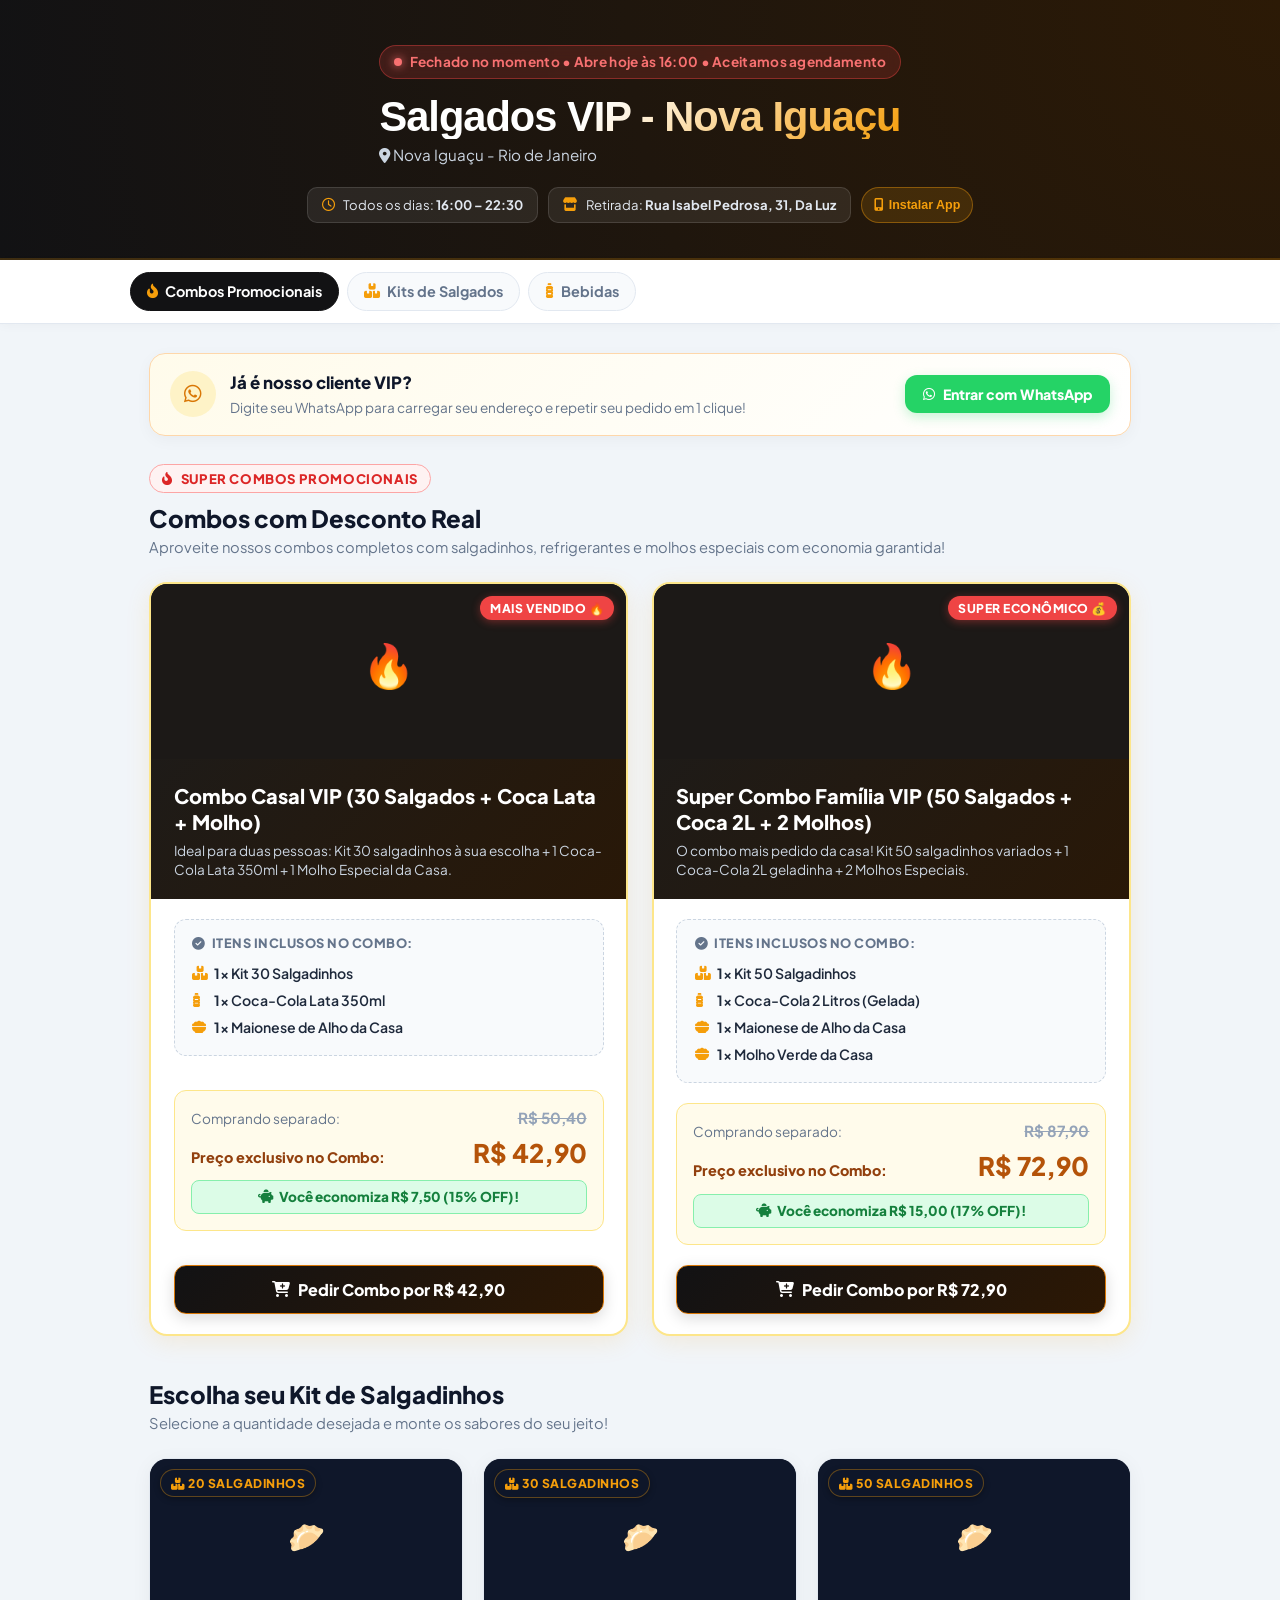
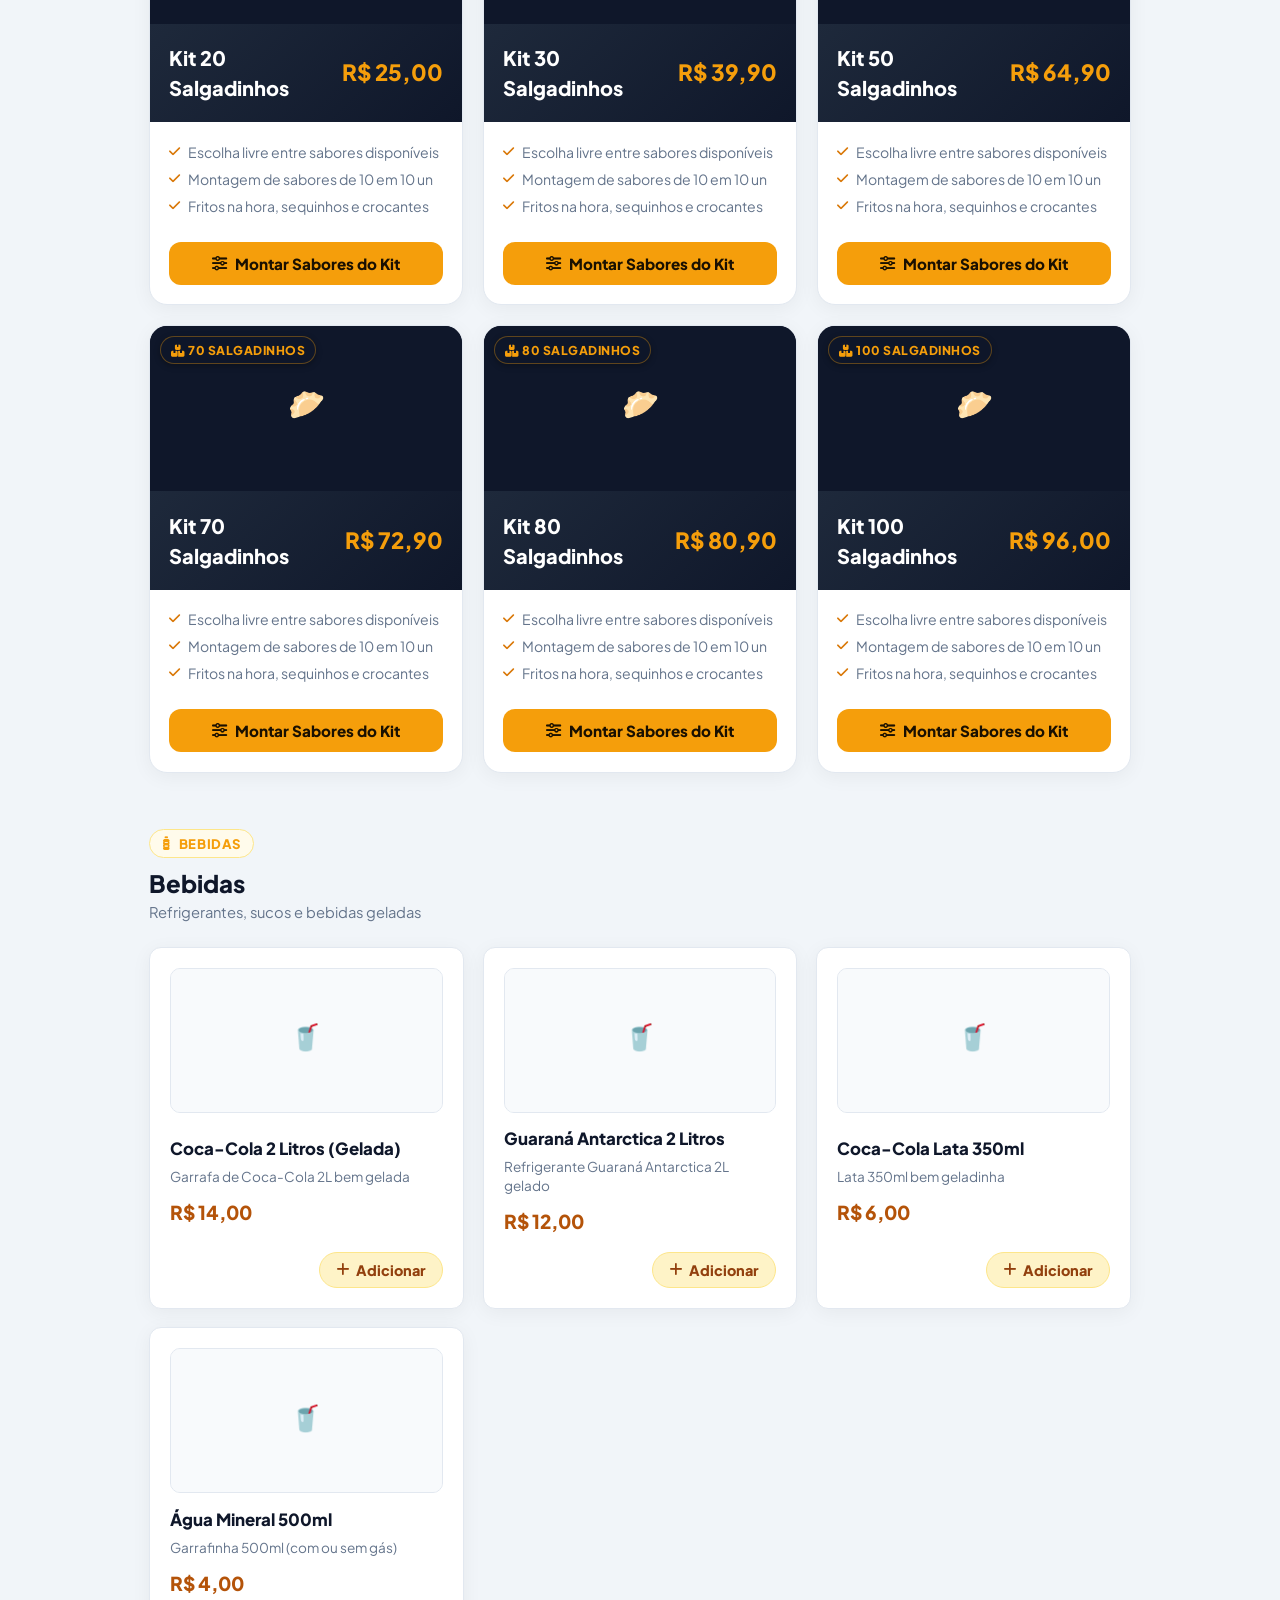
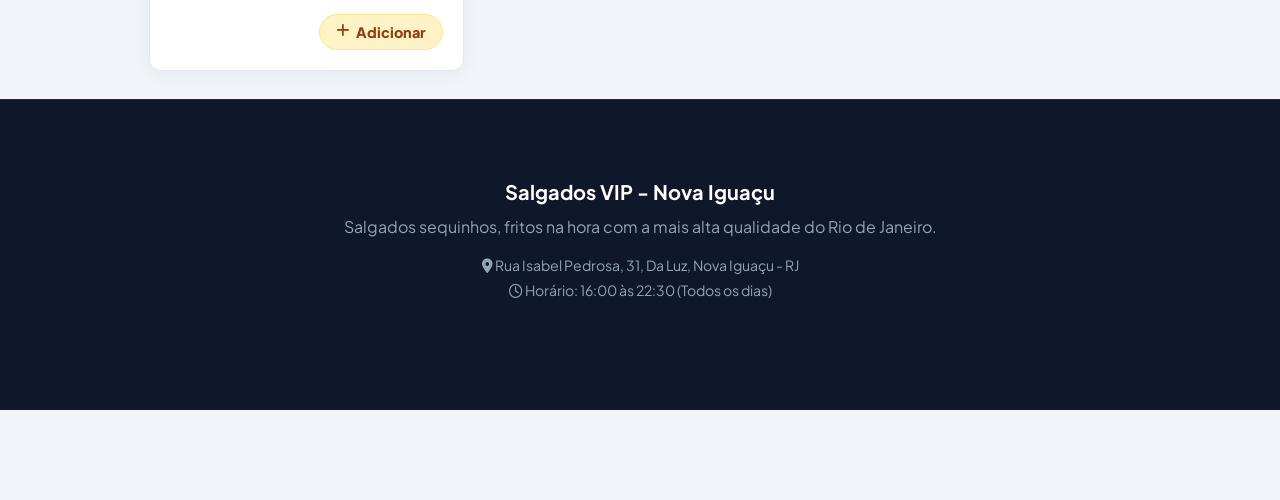
==== index.html @ ef77c6f7 "v61.0 (Bkp 61): Edicao rapida de preco direto na listagem de itens da categoria com sincronizacao em" ====
<!DOCTYPE html>
<html lang="pt-BR">
<head>
  <meta charset="UTF-8">
  <meta name="viewport" content="width=device-width, initial-scale=1.0, maximum-scale=5.0">
  <title>Salgados VIP - Nova Iguaçu | Cardápio & Delivery</title>

  <!-- PWA & Mobile Web App Meta Tags -->
  <meta name="theme-color" content="#d97706">
  <meta name="apple-mobile-web-app-capable" content="yes">
  <meta name="apple-mobile-web-app-status-bar-style" content="black-translucent">
  <meta name="apple-mobile-web-app-title" content="Salgados VIP">
  <meta name="description" content="Cardápio digital e delivery de salgados fritos artesanais, kits para festas e bebidas em Nova Iguaçu - RJ">
  <link rel="manifest" href="manifest-cliente.json">
  <link rel="apple-touch-icon" href="apple-touch-icon.png">
  <link rel="icon" type="image/png" sizes="192x192" href="icon-192.png">
  <link rel="icon" type="image/png" sizes="512x512" href="icon-512.png">
  <link rel="shortcut icon" href="favicon.png">

  <link rel="preconnect" href="https://fonts.googleapis.com">
  <link rel="preconnect" href="https://fonts.gstatic.com" crossorigin>
  <link href="https://fonts.googleapis.com/css2?family=Plus+Jakarta+Sans:wght@400;500;600;700;800&family=Cabinet+Grotesk:wght@700;800;900&display=swap" rel="stylesheet">
  <link rel="stylesheet" href="style.css?v=61.0">
  <link rel="stylesheet" href="pwa.css?v=61.0">
  <link rel="stylesheet" href="vip-marketing.css?v=61.0">
  <link rel="stylesheet" href="https://cdnjs.cloudflare.com/ajax/libs/font-awesome/6.5.1/css/all.min.css">
</head>
<body>

  <!-- Top Hero Header -->
  <header class="vip-header">
    <div class="vip-header-overlay"></div>
    <div class="header-container">
      <div id="store-status-badge" class="status-badge checking">
        <span class="status-pulse"></span>
        <span id="store-status-text">Verificando horário...</span>
      </div>
      
      <div class="store-branding-header">
        <div id="store-logo-wrapper" class="store-logo-wrapper" style="display: none;">
          <img id="store-logo-img" src="" alt="Logo do Estabelecimento" class="store-logo-img">
        </div>
        <div class="store-branding-text">
          <h1 class="vip-brand-name" id="display-store-name">Salgados VIP</h1>
          <p class="vip-brand-location" id="display-store-location"><i class="fa-solid fa-location-dot"></i> Nova Iguaçu - Rio de Janeiro</p>
        </div>
      </div>
      
      <div class="store-info-cards">
        <div class="info-pill">
          <i class="fa-regular fa-clock"></i>
          <span>Todos os dias: <strong>16:00 – 22:30</strong></span>
        </div>
        <div class="info-pill">
          <i class="fa-solid fa-store"></i>
          <span>Retirada: <strong>Rua Isabel Pedrosa, 31, Da Luz</strong></span>
        </div>
        <button type="button" id="header-pwa-install-btn" class="pwa-header-install-btn" onclick="triggerInstallPrompt()" title="Instalar aplicativo Salgados VIP na tela inicial">
          <i class="fa-solid fa-mobile-screen-button"></i> <span>Instalar App</span>
        </button>
      </div>
    </div>
  </header>
 
  <!-- Barra de Navegação Rápida de Categorias -->
  <nav class="category-nav-bar" id="category-nav-bar">
    <div class="category-nav-inner">
      <div class="category-nav-container" id="category-nav-container">
        <a href="#section-kits" class="category-nav-pill active"><i class="fa-solid fa-boxes-stacked"></i> Kits de Salgados</a>
        <!-- Outras categorias ativas inseridas via JS -->
      </div>
      <button type="button" class="nav-sticky-cart-btn" id="nav-sticky-cart-btn" onclick="openCheckoutDrawer()" style="display: none;" title="Voltar para a sacola e concluir o pedido">
        <i class="fa-solid fa-basket-shopping"></i>
        <span>Concluir Pedido (<strong id="nav-cart-count">0</strong>)</span>
        <span class="nav-cart-price-tag" id="nav-cart-total">R$ 0,00</span>
      </button>
    </div>
  </nav>

  <!-- Main Content: Identificação do Cliente, Último Pedido, Combos, Kits & Categorias -->
  <main class="container">
    <!-- BARRA DE SAUDAÇÃO & LOGIN FÁCIL DO CLIENTE (MEMÓRIA INTELIGENTE) -->
    <section class="customer-welcome-section" id="customer-welcome-section">
      <!-- Inserido dinamicamente via JS -->
    </section>

    <!-- CARD DO ÚLTIMO PEDIDO (RECOMPRA COM 1 CLIQUE) -->
    <section class="customer-last-order-section" id="customer-last-order-section" style="display: none;">
      <!-- Inserido dinamicamente via JS se houver histórico -->
    </section>

    <!-- Seção de Combos Promocionais com Desconto Real -->
    <section id="section-combos" class="section-combos" style="margin-bottom: 2.5rem;">
      <div class="section-intro">
        <span class="category-badge-heading promo"><i class="fa-solid fa-fire-flame-curved"></i> Super Combos Promocionais</span>
        <h2>Combos com Desconto Real</h2>
        <p>Aproveite nossos combos completos com salgadinhos, refrigerantes e molhos especiais com economia garantida!</p>
      </div>
      <div class="combos-grid" id="combos-grid">
        <!-- Renderizado dinamicamente via JS -->
      </div>
    </section>

    <section id="section-kits">
      <div class="section-intro">
        <h2>Escolha seu Kit de Salgadinhos</h2>
        <p>Selecione a quantidade desejada e monte os sabores do seu jeito!</p>
      </div>
      <div class="kits-grid" id="kits-grid">
        <!-- Renderizado dinamicamente via JS -->
      </div>
    </section>

    <!-- Container Dinâmico de Categorias Adicionais (Bebidas, Sobremesas, etc.) -->
    <div id="custom-categories-container">
      <!-- Renderizado dinamicamente via JS -->
    </div>
  </main>

  <!-- MODAL DE PERSONALIZAÇÃO DO KIT (DISTRIBUIÇÃO DE SABORES) -->
  <div class="modal-backdrop" id="customizer-backdrop"></div>
  <aside class="customizer-modal" id="customizer-modal">
    <div class="modal-top">
      <div>
        <span class="customizer-pre-title">Montando seu</span>
        <h2 id="modal-kit-name">Kit de Salgados</h2>
        <div class="modal-kit-base-price" id="modal-kit-base-price">R$ 0,00</div>
      </div>
      <button class="btn-close-customizer" id="btn-close-customizer" aria-label="Fechar">
        <i class="fa-solid fa-xmark"></i>
      </button>
    </div>

    <!-- Barra de Progresso e Validação -->
    <div class="progress-container" id="progress-container">
      <div class="progress-info-row">
        <span class="progress-status-label" id="progress-text">Selecionados: 0 de 0</span>
        <span class="progress-remaining-badge" id="remaining-text">Restam: 0</span>
      </div>
      <div class="progress-bar-track">
        <div class="progress-bar-fill" id="progress-fill" style="width: 0%"></div>
      </div>
      <div class="alert-limit-msg" id="alert-limit-msg" style="display: none;"></div>
    </div>

    <!-- Conteúdo Roolável do Modal -->
    <div class="modal-scroll-area">
      <!-- 1. Distribuição de Sabores -->
      <div class="customizer-step-header">
        <span class="step-num">Passo 1</span>
        <h3>Distribua os Sabores do seu Kit</h3>
      </div>

      <!-- Barra de Busca Rápida e Filtros de Sabores -->
      <div class="flavor-search-filter-bar">
        <div class="flavor-search-input-wrapper">
          <i class="fa-solid fa-magnifying-glass search-icon"></i>
          <input type="text" id="flavor-search-input" placeholder="Buscar sabor (ex: coxinha, queijo, camarão...)" oninput="filterFlavorsList(this.value)">
          <button type="button" id="btn-clear-flavor-search" class="btn-clear-search" onclick="clearFlavorSearch()" style="display: none;" title="Limpar busca">
            <i class="fa-solid fa-circle-xmark"></i>
          </button>
        </div>
        <div class="flavor-filter-tags">
          <button type="button" class="flavor-filter-tag active" data-filter="all" onclick="setFlavorCategoryFilter('all')">Todos</button>
          <button type="button" class="flavor-filter-tag" data-filter="selected" onclick="setFlavorCategoryFilter('selected')">Selecionados (<span id="count-selected-flavors">0</span>)</button>
          <button type="button" class="flavor-filter-tag" data-filter="tradicionais" onclick="setFlavorCategoryFilter('tradicionais')">Tradicionais</button>
          <button type="button" class="flavor-filter-tag" data-filter="especiais" onclick="setFlavorCategoryFilter('especiais')">Especiais (+)</button>
        </div>
      </div>

      <div class="flavors-container" id="flavors-list-container">
        <!-- Inserido dinamicamente via JS com dados do catálogo -->
      </div>

      <!-- 2. Sugestão Estratégica de Molhos Especiais (Aumento de Ticket Médio) -->
      <div class="sauces-upsell-module" id="sauces-upsell-module">
        <div class="upsell-banner-head">
          <span class="upsell-pill"><i class="fa-solid fa-sparkles"></i> Sugestão do Chef • Aumente sua experiência</span>
          <h4>Que tal adicionar molhos especiais ao seu kit?</h4>
          <p>Mergulhe seus salgadinhos fritos na hora nos melhores molhos e maioneses da casa!</p>
        </div>
        <div class="sauces-upsell-grid" id="sauces-suggestion-grid">
          <!-- Renderizado dinamicamente com botões de adicionar -->
        </div>
      </div>
    </div>

    <!-- Rodapé do Modal com Resumo de Adicionais e Ação -->
    <div class="modal-bottom">
      <div class="customizer-repeat-selector" id="customizer-repeat-selector">
        <div class="repeat-selector-label">
          <i class="fa-solid fa-clone"></i>
          <span>Repetir esta escolha (Multiplicar Kit):</span>
        </div>
        <div class="repeat-selector-pills" id="customizer-repeat-pills">
          <button type="button" class="repeat-pill active" data-mult="1" onclick="setCustomizerRepeatMultiplier(1)">1x</button>
          <button type="button" class="repeat-pill" data-mult="2" onclick="setCustomizerRepeatMultiplier(2)">2x</button>
          <button type="button" class="repeat-pill" data-mult="3" onclick="setCustomizerRepeatMultiplier(3)">3x</button>
          <button type="button" class="repeat-pill" data-mult="4" onclick="setCustomizerRepeatMultiplier(4)">4x</button>
          <button type="button" class="repeat-pill" data-mult="5" onclick="setCustomizerRepeatMultiplier(5)">5x</button>
        </div>
      </div>
      <div class="customizer-totals">
        <div class="customizer-extra-row" id="customizer-extra-row" style="display: none;">
          <span>Adicionais especiais:</span>
          <span id="customizer-extra-value">+ R$ 0,00</span>
        </div>
        <div class="customizer-total-row">
          <span id="customizer-total-label">Total deste Kit:</span>
          <strong id="customizer-total-price">R$ 0,00</strong>
        </div>
      </div>
      <button class="btn-confirm-kit disabled" id="btn-confirm-kit" disabled>
        <span id="btn-confirm-text">Complete os salgadinhos para continuar</span>
        <i class="fa-solid fa-arrow-right"></i>
      </button>
    </div>
  </aside>

  <!-- BARRA FLUTUANTE DE RESUMO DO PEDIDO (CARD DA SACOLA) -->
  <div class="floating-cart-bar" id="floating-cart-bar" style="display: none;" onclick="openCheckoutDrawer()">
    <div class="cart-bar-left">
      <div class="cart-badge-bubble" id="bar-items-count">0</div>
      <div>
        <div class="cart-bar-sub"><i class="fa-solid fa-circle-check" style="color: #fde047;"></i> Seu Carrinho está Ativo</div>
        <div class="cart-bar-price" id="bar-items-total">R$ 0,00</div>
      </div>
    </div>
    <button type="button" class="btn-open-cart-drawer" id="btn-open-cart-drawer">
      Concluir Pedido <i class="fa-solid fa-arrow-right"></i>
    </button>
  </div>

  <!-- GAVETA LATERAL DO CARRINHO (CHECKOUT) -->
  <div class="modal-backdrop" id="checkout-backdrop"></div>
  <aside class="checkout-drawer" id="checkout-drawer">
    <div class="drawer-header">
      <div class="drawer-header-left">
        <div id="drawer-logo-wrapper" class="drawer-logo-wrapper" style="display: none;">
          <img id="drawer-logo-img" src="" alt="Logo" class="drawer-logo-img">
        </div>
        <div>
          <h2><i class="fa-solid fa-receipt"></i> Seu Pedido</h2>
          <span class="drawer-store-sub" id="drawer-store-name">Salgados VIP</span>
        </div>
      </div>
      <button class="btn-close-drawer" id="btn-close-drawer"><i class="fa-solid fa-xmark"></i></button>
    </div>

    <div class="drawer-body">
      <!-- Lista de Itens Adicionados -->
      <div class="order-items-container" id="order-items-container">
        <!-- Renderizado dinamicamente -->
      </div>

      <!-- Recomendação Inteligente no Carrinho (Order Bump IA - Módulo Isolado) -->
      <div id="vip-smart-cart-upsell" style="display: none;"></div>

      <!-- Caixa de Cupom de Desconto VIP (Módulo Isolado) -->
      <div id="vip-checkout-coupon-box" style="display: none;"></div>

      <!-- Formulário de Finalização -->
      <form class="checkout-form" id="checkout-form" onsubmit="return false;">
        <h3 class="form-section-title"><i class="fa-solid fa-user-check"></i> Dados para o Pedido</h3>
        
        <div class="form-group">
          <label for="cust-name">Seu Nome Completo *</label>
          <input type="text" id="cust-name" placeholder="Ex: Rodrigo Silva" required>
        </div>

        <div class="form-group">
          <label for="cust-phone">WhatsApp para Acompanhamento *</label>
          <input type="tel" id="cust-phone" placeholder="Ex: (21) 98765-4321" maxlength="15" oninput="maskPhoneInput(this)" required>
        </div>

        <div class="form-group">
          <label>Opção de Pedido *</label>
          <div class="segmented-control">
            <label class="seg-item">
              <input type="radio" name="order-fulfillment" value="Entrega" checked>
              <span><i class="fa-solid fa-motorcycle"></i> Entrega</span>
            </label>
            <label class="seg-item">
              <input type="radio" name="order-fulfillment" value="Retirada">
              <span><i class="fa-solid fa-store"></i> Retirada no Local</span>
            </label>
          </div>
        </div>

        <!-- Endereço se for entrega: CEP (busca na web), Rua, Número, Bairro, Município, Complemento -->
        <div class="delivery-address-container" id="delivery-address-group">
          <!-- Campo CEP (Preenchimento Automático na Web) -->
          <div class="cep-search-container">
            <div class="form-group" style="margin-bottom: 0;">
              <div class="cep-label-row">
                <label for="cust-cep"><i class="fa-solid fa-map-location-dot"></i> CEP (Preenchimento Automático)</label>
                <span class="cep-auto-badge"><i class="fa-solid fa-bolt"></i> Busca na web</span>
              </div>
              <div class="cep-input-group">
                <input type="text" id="cust-cep" placeholder="00000-000" maxlength="9" inputmode="numeric" autocomplete="postal-code" oninput="onCepInput(this)" onblur="onCepBlur(this)">
                <button type="button" class="btn-cep-search" id="btn-search-cep" onclick="searchAddressByCep()" title="Buscar endereço na web pelo CEP">
                  <i class="fa-solid fa-magnifying-glass"></i> <span id="btn-search-cep-text">Buscar CEP</span>
                </button>
              </div>
              <div id="cep-feedback-status" class="cep-feedback-status" style="display: none;"></div>
            </div>
          </div>

          <!-- 1. Endereço (Rua) e 2. Número -->
          <div class="address-inputs-grid">
            <div class="form-group grid-item-street">
              <label for="cust-street"><i class="fa-solid fa-road"></i> 1. Endereço (Rua / Logradouro) *</label>
              <input type="text" id="cust-street" placeholder="Ex: Rua Getúlio Vargas" oninput="onCustomerAddressFieldChange()" onchange="onCustomerAddressFieldChange()" required>
            </div>
            <div class="form-group grid-item-number">
              <label for="cust-number"><i class="fa-solid fa-hashtag"></i> 2. Número da Residência *</label>
              <input type="text" id="cust-number" placeholder="Ex: 277" oninput="onCustomerAddressFieldChange()" onchange="onCustomerAddressFieldChange()" required>
            </div>
          </div>

          <!-- 3. Bairro e 4. Município -->
          <div class="address-inputs-grid">
            <div class="form-group grid-item-bairro">
              <label for="cust-neighborhood-input"><i class="fa-solid fa-map-pin"></i> 3. Bairro (Cálculo Automático) *</label>
              <input type="text" id="cust-neighborhood-input" placeholder="Digite seu bairro..." autocomplete="off" oninput="onCustomerNeighborhoodTyping(this.value)" onchange="onCustomerNeighborhoodTyping(this.value)" required>
            </div>
            <div class="form-group grid-item-city">
              <label for="cust-city"><i class="fa-solid fa-city"></i> 4. Município *</label>
              <input type="text" id="cust-city" value="Nova Iguaçu" placeholder="Nova Iguaçu" required>
            </div>
          </div>

          <!-- 5. Complemento -->
          <div class="form-group" style="margin-top: 4px;">
            <label for="cust-complement"><i class="fa-solid fa-building"></i> 5. Complemento / Ponto de Referência</label>
            <input type="text" id="cust-complement" placeholder="Ex: Apto 201, Bloco B, portão preto">
          </div>

          <!-- Card de feedback com cálculo dinâmico da taxa de entrega ao digitar o número da residência -->
          <div class="delivery-fee-badge-card waiting-number" id="delivery-calc-card">
            <div class="fee-card-left">
              <div class="fee-card-icon" id="delivery-fee-icon"><i class="fa-solid fa-motorcycle"></i></div>
              <div>
                <div class="fee-card-title" id="delivery-distance-title">Taxa de Entrega</div>
                <div class="fee-card-sub" id="delivery-eta-text">Digite o CEP e o número da residência para calcular</div>
              </div>
            </div>
            <div class="fee-card-right">
              <span class="fee-label">Valor do Frete</span>
              <strong class="fee-amount" id="delivery-fee-badge-amount">Informe o Nº</strong>
            </div>
          </div>
          <div id="delivery-warning-badge" class="distance-limit-warning" style="display: none; margin-top: 6px;"></div>
        </div>

        <!-- Alerta de Retirada -->
        <div class="pickup-alert-box" id="pickup-info-box" style="display: none;">
          <i class="fa-solid fa-location-dot"></i>
          <div>
            <strong>Ponto de Retirada:</strong>
            <p>Rua Isabel Pedrosa, 31, Da Luz, Nova Iguaçu - RJ</p>
          </div>
        </div>

        <!-- Opção de Agendamento vs Pedido Imediato -->
        <div class="form-group" id="timing-control-form-group">
          <label>Previsão do Pedido *</label>
          <div class="segmented-control" id="timing-segmented-control">
            <label class="seg-item" id="seg-item-imediato">
              <input type="radio" name="order-timing-type" id="timing-type-imediato" value="imediato" checked onchange="toggleSchedulingSection(false)">
              <span><i class="fa-solid fa-bolt"></i> Pedir para Agora</span>
            </label>
            <label class="seg-item" id="seg-item-agendado">
              <input type="radio" name="order-timing-type" id="timing-type-agendado" value="agendado" onchange="toggleSchedulingSection(true)">
              <span><i class="fa-solid fa-calendar-days"></i> Agendar Pedido</span>
            </label>
          </div>
          <!-- Alerta Automático: Fora do Horário de Atendimento Imediato -->
          <div id="store-closed-scheduling-alert" class="store-closed-scheduling-banner" style="display: none;">
            <i class="fa-solid fa-clock"></i>
            <div>
              <strong>Fora do horário de atendimento imediato</strong>
              <p id="store-closed-scheduling-alert-text">Nossa cozinha está fechada no momento para entrega imediata. Direcionamos seu pedido automaticamente para <strong>Agendamento</strong>!</p>
            </div>
          </div>
        </div>

        <!-- Bloco de Campos de Agendamento -->
        <div class="scheduling-container-card" id="scheduling-fields-group" style="display: none;">
          <div class="scheduling-card-head">
            <div class="sched-icon-box"><i class="fa-solid fa-calendar-check"></i></div>
            <div>
              <strong>Agendamento de Pedido</strong>
              <p>Escolha a data e o horário desejado para receber seus salgados.</p>
            </div>
          </div>

          <div class="form-row">
            <div class="form-group" style="flex: 1.2; margin-bottom: 0;">
              <label for="sched-date"><i class="fa-regular fa-calendar"></i> Data Desejada *</label>
              <input type="date" id="sched-date" onchange="onScheduleDateChange()">
            </div>
            <div class="form-group" style="flex: 1; margin-bottom: 0;">
              <label for="sched-time"><i class="fa-regular fa-clock"></i> Horário Desejado *</label>
              <input type="time" id="sched-time">
            </div>
          </div>

          <div id="sched-feedback-msg" class="sched-feedback-banner">
            <!-- Texto dinâmico com horário de funcionamento do dia ou alerta -->
          </div>
        </div>

        <div class="form-group">
          <label for="cust-payment">Forma de Pagamento *</label>
          <select id="cust-payment">
            <option value="Pix" selected>Pix (QR Code Instantâneo & Copia e Cola)</option>
            <option value="Cartão de Crédito/Débito">Cartão de Crédito/Débito (Máquina)</option>
            <option value="Dinheiro">Dinheiro</option>
          </select>
        </div>

        <!-- CARD DE PAGAMENTO DINÂMICO VIA PIX (QR CODE & COPIA E COLA) -->
        <div class="pix-checkout-box" id="pix-checkout-container">
          <div class="pix-checkout-head">
            <div class="pix-brand-tag">
              <i class="fa-brands fa-pix"></i> Pagamento Instantâneo via PIX
            </div>
            <span class="pix-live-badge"><i class="fa-solid fa-bolt"></i> Dinâmico</span>
          </div>

          <div class="pix-amount-row">
            <span class="pix-amount-label">Total do seu Pedido no Pix:</span>
            <strong class="pix-amount-val" id="pix-display-total">R$ 0,00</strong>
          </div>

          <div class="pix-qr-wrapper">
            <div class="pix-qr-frame">
              <img id="pix-qr-img" src="" alt="QR Code PIX do Pedido" class="pix-qr-img">
            </div>
            <div class="pix-qr-caption">
              Aponte a câmera no app do seu banco ou utilize o <strong>Copia e Cola</strong> abaixo
            </div>
          </div>

          <div class="pix-copy-section">
            <div class="pix-copy-label-row">
              <label for="pix-copy-paste-input"><i class="fa-solid fa-barcode"></i> Código Pix Copia e Cola:</label>
            </div>
            <div class="pix-input-copy-group">
              <input type="text" id="pix-copy-paste-input" readonly value="" placeholder="Gerando código Pix..." onclick="this.select()">
              <button type="button" class="btn-copy-pix" id="btn-copy-pix" onclick="copyPixCodeToClipboard()">
                <i class="fa-solid fa-copy"></i> <span id="btn-copy-pix-text">Copiar Código</span>
              </button>
            </div>
            <div id="pix-copy-feedback" class="pix-copy-feedback" style="display: none;">
              <i class="fa-solid fa-circle-check"></i> Código Pix copiado! Cole no app do seu banco.
            </div>
          </div>

          <div class="pix-beneficiary-info" id="pix-beneficiary-info">
            <!-- Dados do Titular e Chave inseridos dinamicamente via JS -->
          </div>

          <div class="pix-instructions-hint">
            <i class="fa-solid fa-shield-halved"></i> <span>Após pagar pelo app do seu banco, clique no botão verde abaixo para enviar o pedido no WhatsApp com o comprovante.</span>
          </div>
        </div>

        <div class="form-group" id="cash-change-group" style="display: none;">
          <label for="cust-change">Precisa de troco para quanto?</label>
          <input type="text" id="cust-change" placeholder="Ex: R$ 100,00 ou Não preciso">
        </div>

        <div class="form-group">
          <label for="cust-notes">Observações adicionais (opcional)</label>
          <textarea id="cust-notes" rows="2" placeholder="Ex: Ponto de referência, campainha, etc..."></textarea>
        </div>
      </form>
    </div>

    <div class="drawer-footer">
      <div class="drawer-summary-breakdown">
        <div class="drawer-summary-line">
          <span>Subtotal dos itens:</span>
          <span id="drawer-subtotal-amount">R$ 0,00</span>
        </div>
        <div class="drawer-summary-line" id="drawer-delivery-summary-line">
          <span>Taxa de Entrega (<span id="drawer-delivery-km-label">2.0 km</span>):</span>
          <span id="drawer-delivery-amount" class="fee-text-highlight">R$ 5,00</span>
        </div>
        <div class="drawer-summary-line" id="drawer-discount-summary-line" style="display: none; color: #15803d; font-weight: 800;">
          <span id="drawer-discount-label">Cupom / Desconto VIP:</span>
          <span id="drawer-discount-amount">- R$ 0,00</span>
        </div>
        <div class="drawer-summary-line drawer-total-highlight">
          <span>Total do Pedido:</span>
          <strong id="drawer-total-amount">R$ 0,00</strong>
        </div>
      </div>
      <button class="btn-whatsapp-finish" id="btn-finish-whatsapp">
        <i class="fa-brands fa-whatsapp"></i> Finalizar pedido
      </button>
    </div>
  </aside>

  <!-- Footer -->
  <footer class="vip-footer">
    <div class="container">
      <div id="footer-logo-wrapper" class="footer-logo-wrapper" style="display: none; margin-bottom: 12px;">
        <img id="footer-logo-img" src="" alt="Logo" class="footer-logo-img">
      </div>
      <h3 id="footer-store-name">Salgados VIP - Nova Iguaçu</h3>
      <p>Salgados sequinhos, fritos na hora com a mais alta qualidade do Rio de Janeiro.</p>
      <div class="footer-meta">
        <p><i class="fa-solid fa-location-dot"></i> Rua Isabel Pedrosa, 31, Da Luz, Nova Iguaçu - RJ</p>
        <p><i class="fa-regular fa-clock"></i> Horário: 16:00 às 22:30 (Todos os dias)</p>
      </div>
    </div>
  </footer>

  <!-- MODAL DE LOGIN FÁCIL COM WHATSAPP (SEM SENHAS / MEMÓRIA INTELIGENTE) -->
  <div class="modal-backdrop" id="customer-login-backdrop" onclick="closeCustomerLoginModal()"></div>
  <div class="customer-login-modal" id="customer-login-modal" style="display: none;">
    <div class="customer-login-header">
      <div class="login-header-title">
        <i class="fa-brands fa-whatsapp"></i> Identificação VIP
      </div>
      <button class="btn-close-login-modal" onclick="closeCustomerLoginModal()" title="Fechar modal">
        <i class="fa-solid fa-xmark"></i>
      </button>
    </div>
    <div class="customer-login-body">
      <p class="login-intro-text">
        Digite seu <strong>WhatsApp</strong>. Nós buscaremos seu endereço cadastrado e seu último pedido para você pedir em segundos, sem precisar de senha!
      </p>
      
      <div class="form-group" style="margin-top: 1.25rem;">
        <label for="login-cust-phone"><i class="fa-solid fa-phone"></i> Seu WhatsApp com DDD *</label>
        <div class="login-phone-wrapper">
          <input type="tel" id="login-cust-phone" placeholder="Ex: (21) 98765-4321" maxlength="15" oninput="maskPhoneInput(this)" onkeydown="if(event.key==='Enter') executeCustomerPhoneLookup()">
          <button type="button" class="btn-do-login" id="btn-do-login" onclick="executeCustomerPhoneLookup()">
            <i class="fa-solid fa-arrow-right"></i> Entrar
          </button>
        </div>
      </div>

      <div id="login-feedback-status" class="login-feedback-status" style="display: none;"></div>

      <div class="login-security-notice">
        <i class="fa-solid fa-shield-halved"></i> <span>Seus dados ficam gravados com segurança no seu dispositivo e na nuvem. Você só precisa fazer login uma única vez.</span>
      </div>
    </div>
  </div>

  <script src="supabase.min.js"></script>
  <script>
    if (!window.supabase) {
      document.write('<script src="https://cdn.jsdelivr.net/npm/@supabase/supabase-js@2"><\/script>');
    }
  </script>
  <script src="shared-data.js?v=61.0"></script>
  <script src="vip-whatsapp.js?v=61.0"></script>
  <script src="app.js?v=61.0"></script>
  <script src="vip-marketing.js?v=61.0"></script>
  <script src="pwa.js?v=61.0"></script>
</body>
</html>
---- style.css ----
:root {
  --primary-gold: #f59e0b;
  --gold-dark: #d97706;
  --gold-light: #fef3c7;
  --brand-black: #121214;
  --surface: #ffffff;
  --surface-alt: #f8fafc;
  --border-color: #e2e8f0;
  --text-primary: #0f172a;
  --text-secondary: #64748b;
  --whatsapp-green: #25d366;
  --whatsapp-hover: #1ebc59;
  --danger: #ef4444;
  --success: #10b981;
  --radius-lg: 18px;
  --radius-md: 12px;
  --radius-sm: 8px;
  --shadow-card: 0 4px 20px rgba(0, 0, 0, 0.05);
  --shadow-float: 0 12px 36px rgba(0, 0, 0, 0.18);
}

* {
  box-sizing: border-box;
  margin: 0;
  padding: 0;
}

body {
  font-family: 'Plus Jakarta Sans', -apple-system, BlinkMacSystemFont, sans-serif;
  background-color: #f1f5f9;
  color: var(--text-primary);
  line-height: 1.5;
  padding-bottom: 90px;
}

/* Header & Banner */
.vip-header {
  position: relative;
  background: radial-gradient(circle at top right, #2c1a06 0%, #121214 100%);
  color: #fff;
  padding: 2.8rem 1.25rem 2.2rem;
  text-align: center;
  border-bottom: 2px solid rgba(245, 158, 11, 0.2);
}

.header-container {
  max-width: 680px;
  margin: 0 auto;
}

.status-badge {
  display: inline-flex;
  align-items: center;
  gap: 8px;
  font-size: 0.85rem;
  font-weight: 700;
  padding: 6px 14px;
  border-radius: 999px;
  margin-bottom: 0.9rem;
  letter-spacing: 0.3px;
  backdrop-filter: blur(8px);
}

.status-badge.open {
  background: rgba(16, 185, 129, 0.18);
  border: 1px solid rgba(16, 185, 129, 0.4);
  color: #34d399;
}

.status-badge.closed {
  background: rgba(239, 68, 68, 0.18);
  border: 1px solid rgba(239, 68, 68, 0.4);
  color: #f87171;
}

.status-pulse {
  width: 8px;
  height: 8px;
  border-radius: 50%;
  background-color: currentColor;
  box-shadow: 0 0 10px currentColor;
}

.store-branding-header {
  display: flex;
  flex-direction: column;
  align-items: center;
  justify-content: center;
  gap: 12px;
  margin-bottom: 1.25rem;
}

@media (min-width: 640px) {
  .store-branding-header {
    flex-direction: row;
    gap: 20px;
    text-align: left;
  }
  .store-branding-text {
    text-align: left;
  }
}

.store-logo-wrapper {
  width: 125px;
  height: 125px;
  min-width: 125px;
  background: #ffffff;
  border-radius: 28px;
  padding: 8px;
  box-shadow: 0 12px 30px rgba(0, 0, 0, 0.4), 0 0 0 3.5px rgba(245, 158, 11, 0.35);
  display: flex;
  align-items: center;
  justify-content: center;
  overflow: hidden;
  transition: transform 0.3s ease;
}

.store-logo-wrapper:hover {
  transform: scale(1.05);
}

.store-logo-img {
  width: 100%;
  height: 100%;
  object-fit: contain;
  display: block;
}

@media (max-width: 640px) {
  .store-logo-wrapper {
    width: 110px;
    height: 110px;
    min-width: 110px;
    border-radius: 24px;
    padding: 6px;
  }
}

.vip-brand-name {
  font-family: 'Cabinet Grotesk', sans-serif;
  font-size: 2.6rem;
  font-weight: 900;
  letter-spacing: -1px;
  background: linear-gradient(135deg, #fff 40%, var(--primary-gold) 100%);
  -webkit-background-clip: text;
  -webkit-text-fill-color: transparent;
  margin-bottom: 0.3rem;
  line-height: 1.1;
}

.vip-brand-location {
  color: #cbd5e1;
  font-size: 0.95rem;
  margin-bottom: 0;
}

.store-info-cards {
  display: flex;
  flex-wrap: wrap;
  justify-content: center;
  gap: 10px;
}

.info-pill {
  background: rgba(255, 255, 255, 0.08);
  border: 1px solid rgba(255, 255, 255, 0.12);
  padding: 7px 14px;
  border-radius: 10px;
  font-size: 0.82rem;
  color: #e2e8f0;
  display: flex;
  align-items: center;
  gap: 8px;
}

.info-pill i {
  color: var(--primary-gold);
}

/* Tabs Navigation */
.section-tabs {
  position: sticky;
  top: 0;
  z-index: 80;
  background: #ffffff;
  display: flex;
  justify-content: center;
  gap: 10px;
  padding: 0.85rem 1rem;
  border-bottom: 1px solid var(--border-color);
  box-shadow: 0 2px 10px rgba(0, 0, 0, 0.04);
}

.nav-tab {
  background: transparent;
  border: none;
  font-family: inherit;
  font-size: 0.95rem;
  font-weight: 700;
  color: var(--text-secondary);
  padding: 8px 18px;
  border-radius: 999px;
  cursor: pointer;
  display: flex;
  align-items: center;
  gap: 8px;
  transition: all 0.2s ease;
}

.nav-tab.active {
  background: var(--brand-black);
  color: #ffffff;
}

/* Main Container */
.container {
  max-width: 1020px;
  margin: 1.8rem auto;
  padding: 0 1.2rem;
}

.tab-pane {
  display: none;
}

.tab-pane.active {
  display: block;
}

.section-intro {
  margin-bottom: 1.5rem;
}

.section-intro h2 {
  font-size: 1.5rem;
  font-weight: 800;
  color: var(--text-primary);
}

.section-intro p {
  font-size: 0.92rem;
  color: var(--text-secondary);
}

/* Kits Grid */
.kits-grid {
  display: grid;
  grid-template-columns: repeat(auto-fill, minmax(290px, 1fr));
  gap: 1.25rem;
}

.kit-card {
  background: var(--surface);
  border-radius: var(--radius-lg);
  border: 1px solid var(--border-color);
  overflow: hidden;
  box-shadow: var(--shadow-card);
  transition: transform 0.2s ease, box-shadow 0.2s ease;
  display: flex;
  flex-direction: column;
}

.kit-card:hover {
  transform: translateY(-4px);
  box-shadow: var(--shadow-float);
  border-color: var(--primary-gold);
}

.kit-badge-banner {
  background: linear-gradient(135deg, #1e293b, #0f172a);
  color: #fff;
  padding: 1.2rem;
  display: flex;
  align-items: center;
  justify-content: space-between;
}

.kit-title-group h3 {
  font-size: 1.25rem;
  font-weight: 800;
  color: #fff;
}

.kit-qty-pill {
  font-size: 0.8rem;
  color: var(--primary-gold);
  font-weight: 700;
  text-transform: uppercase;
  letter-spacing: 0.5px;
}

.kit-price-tag {
  font-size: 1.4rem;
  font-weight: 900;
  color: var(--primary-gold);
}

.kit-body {
  padding: 1.2rem;
  display: flex;
  flex-direction: column;
  flex-grow: 1;
}

.kit-features {
  list-style: none;
  margin-bottom: 1.2rem;
  flex-grow: 1;
}

.kit-features li {
  font-size: 0.88rem;
  color: var(--text-secondary);
  margin-bottom: 6px;
  display: flex;
  align-items: center;
  gap: 8px;
}

.kit-features li i {
  color: var(--gold-dark);
  font-size: 0.8rem;
}

.btn-customize-kit {
  width: 100%;
  background: var(--primary-gold);
  color: #1a1001;
  border: none;
  font-family: inherit;
  font-weight: 800;
  font-size: 0.95rem;
  padding: 12px;
  border-radius: var(--radius-md);
  cursor: pointer;
  display: flex;
  align-items: center;
  justify-content: center;
  gap: 8px;
  transition: background 0.2s ease, transform 0.1s ease;
}

.btn-customize-kit:hover {
  background: var(--gold-dark);
  color: #fff;
}

/* Molhos Grid */
.sauces-grid {
  display: grid;
  grid-template-columns: repeat(auto-fill, minmax(260px, 1fr));
  gap: 1rem;
}

.sauce-card {
  background: var(--surface);
  border: 1px solid var(--border-color);
  border-radius: var(--radius-md);
  padding: 1.1rem;
  display: flex;
  justify-content: space-between;
  align-items: center;
  box-shadow: var(--shadow-card);
}

.sauce-info h4 {
  font-size: 1rem;
  font-weight: 700;
  margin-bottom: 4px;
}

.sauce-price {
  font-weight: 800;
  color: var(--gold-dark);
  font-size: 0.95rem;
}

.btn-add-sauce {
  background: var(--surface-alt);
  border: 1px solid var(--border-color);
  padding: 8px 14px;
  border-radius: 8px;
  font-family: inherit;
  font-weight: 700;
  font-size: 0.85rem;
  cursor: pointer;
  transition: all 0.2s ease;
}

.btn-add-sauce:hover {
  background: var(--primary-gold);
  color: #000;
  border-color: var(--primary-gold);
}

/* CUSTOMIZER MODAL (MONTAGEM DO KIT) */
.modal-backdrop {
  position: fixed;
  inset: 0;
  background: rgba(15, 23, 42, 0.7);
  backdrop-filter: blur(3px);
  z-index: 200;
  opacity: 0;
  pointer-events: none;
  transition: opacity 0.25s ease;
}

.modal-backdrop.active {
  opacity: 1;
  pointer-events: auto;
}

.customizer-modal {
  position: fixed;
  bottom: 0;
  right: 0;
  width: 100%;
  max-width: 620px;
  height: 92vh;
  background: var(--surface);
  z-index: 210;
  border-radius: 24px 24px 0 0;
  box-shadow: var(--shadow-float);
  display: flex;
  flex-direction: column;
  transform: translateY(100%);
  transition: transform 0.3s cubic-bezier(0.16, 1, 0.3, 1);
}

.customizer-modal.active {
  transform: translateY(0);
}

@media (min-width: 768px) {
  .customizer-modal {
    top: 50%;
    bottom: auto;
    left: 50%;
    transform: translate(-50%, -50%) scale(0.95);
    height: 88vh;
    border-radius: 20px;
    opacity: 0;
    pointer-events: none;
  }
  .customizer-modal.active {
    transform: translate(-50%, -50%) scale(1);
    opacity: 1;
    pointer-events: auto;
  }
}

.modal-top {
  padding: 1.25rem 1.5rem;
  border-bottom: 1px solid var(--border-color);
  display: flex;
  align-items: flex-start;
  justify-content: space-between;
}

.customizer-pre-title {
  font-size: 0.8rem;
  font-weight: 700;
  text-transform: uppercase;
  color: var(--gold-dark);
  letter-spacing: 0.5px;
}

.modal-top h2 {
  font-size: 1.35rem;
  font-weight: 800;
}

.modal-kit-base-price {
  font-size: 1.1rem;
  font-weight: 800;
  color: var(--text-secondary);
}

.btn-close-customizer, .btn-close-drawer {
  background: var(--surface-alt);
  border: none;
  width: 36px;
  height: 36px;
  border-radius: 50%;
  cursor: pointer;
  display: flex;
  align-items: center;
  justify-content: center;
  font-size: 1.1rem;
  color: var(--text-secondary);
}

/* Barra de Progresso da Montagem */
.progress-container {
  padding: 1rem 1.5rem;
  background: #f8fafc;
  border-bottom: 1px solid var(--border-color);
}

.progress-info-row {
  display: flex;
  justify-content: space-between;
  align-items: center;
  margin-bottom: 8px;
}

.progress-status-label {
  font-size: 0.95rem;
  font-weight: 800;
}

.progress-remaining-badge {
  background: #e2e8f0;
  color: #334155;
  font-size: 0.85rem;
  font-weight: 800;
  padding: 4px 10px;
  border-radius: 999px;
}

.progress-remaining-badge.completed {
  background: rgba(16, 185, 129, 0.15);
  color: var(--success);
}

.progress-bar-track {
  width: 100%;
  height: 10px;
  background: #e2e8f0;
  border-radius: 999px;
  overflow: hidden;
}

.progress-bar-fill {
  height: 100%;
  background: var(--primary-gold);
  border-radius: 999px;
  transition: width 0.25s ease, background-color 0.25s ease;
}

.progress-bar-fill.full {
  background: var(--success);
}

.alert-limit-msg {
  margin-top: 8px;
  font-size: 0.82rem;
  font-weight: 600;
  color: var(--danger);
  display: flex;
  align-items: center;
  gap: 6px;
}

/* Área rolável do Modal */
.modal-scroll-area {
  flex-grow: 1;
  overflow-y: auto;
  padding: 1.25rem 1.5rem;
  display: flex;
  flex-direction: column;
  gap: 1.5rem;
}

.customizer-step-header {
  display: flex;
  align-items: center;
  gap: 10px;
  margin-bottom: 0.5rem;
}

.step-num {
  background: var(--brand-black);
  color: #fff;
  font-size: 0.75rem;
  font-weight: 800;
  text-transform: uppercase;
  padding: 3px 10px;
  border-radius: 6px;
  letter-spacing: 0.5px;
}

.customizer-step-header h3 {
  font-size: 1.15rem;
  font-weight: 800;
  color: var(--text-primary);
}

.flavors-container {
  display: flex;
  flex-direction: column;
  gap: 10px;
}

/* MÓDULO DE UPSELL DE MOLHOS ESPECIAIS (AUMENTO DE TICKET MÉDIO) */
.sauces-upsell-module {
  background: linear-gradient(135deg, #fffbeb 0%, #fef3c7 100%);
  border: 2px dashed #f59e0b;
  border-radius: var(--radius-lg);
  padding: 1.3rem;
  margin-top: 0.5rem;
}

.upsell-banner-head {
  margin-bottom: 1rem;
}

.upsell-pill {
  display: inline-flex;
  align-items: center;
  gap: 6px;
  background: #d97706;
  color: #ffffff;
  font-size: 0.75rem;
  font-weight: 800;
  text-transform: uppercase;
  letter-spacing: 0.5px;
  padding: 4px 10px;
  border-radius: 999px;
  margin-bottom: 6px;
}

.upsell-banner-head h4 {
  font-size: 1.2rem;
  font-weight: 800;
  color: #78350f;
  margin-bottom: 4px;
}

.upsell-banner-head p {
  font-size: 0.88rem;
  color: #92400e;
}

.sauces-upsell-grid {
  display: grid;
  grid-template-columns: repeat(auto-fill, minmax(240px, 1fr));
  gap: 10px;
}

.sauce-upsell-card {
  background: #ffffff;
  border: 1px solid rgba(245, 158, 11, 0.35);
  border-radius: var(--radius-md);
  padding: 10px 12px;
  display: flex;
  justify-content: space-between;
  align-items: center;
  box-shadow: 0 2px 8px rgba(0, 0, 0, 0.04);
  transition: all 0.15s ease;
}

.sauce-upsell-card.has-sauce {
  border-color: #d97706;
  background: #fffdf5;
  box-shadow: 0 4px 12px rgba(217, 119, 6, 0.15);
}

.sauce-upsell-title {
  font-size: 0.92rem;
  font-weight: 700;
  color: var(--text-primary);
}

.sauce-upsell-price {
  font-size: 0.82rem;
  font-weight: 800;
  color: #b45309;
}

.flavor-item-card {
  background: #ffffff;
  border: 1px solid var(--border-color);
  border-radius: var(--radius-md);
  padding: 0.9rem 1rem;
  display: flex;
  justify-content: space-between;
  align-items: center;
  transition: border-color 0.15s ease, background-color 0.15s ease;
}

.flavor-item-card.has-items {
  border-color: var(--primary-gold);
  background-color: #fffdfa;
}

.flavor-info {
  flex-grow: 1;
  padding-right: 12px;
}

.flavor-name {
  font-size: 0.96rem;
  font-weight: 700;
  color: var(--text-primary);
  margin-bottom: 2px;
}

.flavor-badges-row {
  display: flex;
  flex-wrap: wrap;
  gap: 6px;
  margin-top: 4px;
}

.badge-extra-cost {
  background: #fef3c7;
  color: #92400e;
  font-size: 0.74rem;
  font-weight: 800;
  padding: 2px 8px;
  border-radius: 6px;
  display: inline-block;
}

.badge-limit {
  background: #fee2e2;
  color: #991b1b;
  font-size: 0.74rem;
  font-weight: 800;
  padding: 2px 8px;
  border-radius: 6px;
  display: inline-block;
}

/* Stepper de Quantidade */
.stepper-control {
  display: flex;
  align-items: center;
  gap: 8px;
}

.btn-step {
  width: 32px;
  height: 32px;
  border-radius: 8px;
  border: 1px solid var(--border-color);
  background: var(--surface-alt);
  font-weight: 800;
  font-size: 1.1rem;
  cursor: pointer;
  display: flex;
  align-items: center;
  justify-content: center;
  transition: all 0.15s ease;
}

.btn-step:hover:not(:disabled) {
  background: var(--brand-black);
  color: #fff;
  border-color: var(--brand-black);
}

.btn-step:disabled {
  opacity: 0.35;
  cursor: not-allowed;
}

.step-value {
  font-size: 1rem;
  font-weight: 800;
  min-width: 24px;
  text-align: center;
}

/* Modal Bottom */
.modal-bottom {
  padding: 1rem 1.5rem 1.25rem;
  background: #ffffff;
  border-top: 1px solid var(--border-color);
  box-shadow: 0 -4px 15px rgba(0, 0, 0, 0.04);
}

.customizer-repeat-selector {
  display: flex;
  align-items: center;
  justify-content: space-between;
  gap: 8px;
  background: #fffbeb;
  border: 1px solid #fde68a;
  border-radius: 10px;
  padding: 8px 10px;
  margin-bottom: 10px;
  flex-wrap: wrap;
}

.repeat-selector-label {
  display: flex;
  align-items: center;
  gap: 6px;
  font-size: 0.82rem;
  font-weight: 800;
  color: #92400e;
}

.repeat-selector-pills {
  display: flex;
  align-items: center;
  gap: 5px;
}

.repeat-pill {
  border: 1px solid #fcd34d;
  background: #ffffff;
  color: #78350f;
  font-family: inherit;
  font-size: 0.82rem;
  font-weight: 800;
  padding: 5px 10px;
  border-radius: 7px;
  cursor: pointer;
  transition: all 0.15s ease;
}

.repeat-pill:hover {
  background: #fef3c7;
  border-color: #f59e0b;
}

.repeat-pill.active {
  background: #d97706;
  color: #ffffff;
  border-color: #b45309;
  box-shadow: 0 2px 6px rgba(217, 119, 6, 0.25);
}

.customizer-totals {
  margin-bottom: 0.85rem;
}

.customizer-extra-row {
  display: flex;
  justify-content: space-between;
  font-size: 0.85rem;
  color: var(--gold-dark);
  font-weight: 700;
}

.customizer-total-row {
  display: flex;
  justify-content: space-between;
  font-size: 1.15rem;
  font-weight: 800;
  color: var(--text-primary);
  margin-top: 4px;
}

.btn-confirm-kit {
  width: 100%;
  padding: 14px;
  border-radius: var(--radius-md);
  border: none;
  font-family: inherit;
  font-size: 1rem;
  font-weight: 800;
  cursor: pointer;
  display: flex;
  align-items: center;
  justify-content: center;
  gap: 10px;
  transition: all 0.2s ease;
  background: var(--success);
  color: #ffffff;
}

.btn-confirm-kit.disabled {
  background: #cbd5e1;
  color: #64748b;
  cursor: not-allowed;
}

/* BARRA FLUTUANTE DE RESUMO DO PEDIDO (CARD DA SACOLA EM VERMELHO - SEMPRE VISÍVEL QUANDO HÁ ITENS) */
.floating-cart-bar {
  position: fixed;
  bottom: 16px;
  left: 50%;
  transform: translateX(-50%);
  width: calc(100% - 28px);
  max-width: 600px;
  background: linear-gradient(135deg, #b91c1c 0%, #dc2626 55%, #ea580c 100%);
  color: #fff;
  border-radius: 18px;
  padding: 13px 20px;
  display: flex;
  align-items: center;
  justify-content: space-between;
  box-shadow: 0 14px 36px rgba(220, 38, 38, 0.52), 0 4px 14px rgba(0, 0, 0, 0.25);
  z-index: 185;
  border: 2px solid rgba(254, 240, 138, 0.65);
  cursor: pointer;
  animation: slideUpCart 0.3s cubic-bezier(0.16, 1, 0.3, 1);
  transition: transform 0.2s ease, box-shadow 0.2s ease;
}

.floating-cart-bar:hover {
  transform: translate(-50%, -2px);
  box-shadow: 0 18px 40px rgba(220, 38, 38, 0.62), 0 6px 16px rgba(0, 0, 0, 0.3);
}

body.has-cart-items {
  padding-bottom: 105px !important;
}

@keyframes slideUpCart {
  from {
    opacity: 0;
    transform: translate(-50%, 20px);
  }
  to {
    opacity: 1;
    transform: translate(-50%, 0);
  }
}

.cart-bar-left {
  display: flex;
  align-items: center;
  gap: 12px;
}

.cart-badge-bubble {
  width: 38px;
  height: 38px;
  background: #ffffff;
  color: #dc2626;
  border-radius: 50%;
  font-weight: 900;
  display: flex;
  align-items: center;
  justify-content: center;
  font-size: 1rem;
  box-shadow: 0 2px 8px rgba(0, 0, 0, 0.2);
}

.cart-bar-sub {
  font-size: 0.78rem;
  color: rgba(255, 255, 255, 0.9);
  font-weight: 600;
  text-transform: uppercase;
  letter-spacing: 0.4px;
}

.cart-bar-price {
  font-size: 1.25rem;
  font-weight: 900;
  color: #ffffff;
  letter-spacing: -0.3px;
}

.btn-open-cart-drawer {
  background: #ffffff;
  color: #b91c1c;
  border: none;
  font-family: inherit;
  font-weight: 800;
  font-size: 0.92rem;
  padding: 10px 18px;
  border-radius: 12px;
  cursor: pointer;
  display: flex;
  align-items: center;
  gap: 8px;
  box-shadow: 0 4px 12px rgba(0, 0, 0, 0.15);
  transition: all 0.2s ease;
}

.btn-open-cart-drawer:hover {
  background: #fff1f2;
  color: #9f1239;
  transform: translateY(-2px);
  box-shadow: 0 6px 16px rgba(0, 0, 0, 0.22);
}

/* CHECKOUT DRAWER */
.checkout-drawer {
  position: fixed;
  top: 0;
  right: -100%;
  width: 100%;
  max-width: 480px;
  height: 100%;
  background: #ffffff;
  z-index: 210;
  box-shadow: var(--shadow-float);
  display: flex;
  flex-direction: column;
  transition: right 0.3s cubic-bezier(0.16, 1, 0.3, 1);
}

.checkout-drawer.active {
  right: 0;
}

.drawer-header {
  padding: 1.1rem 1.4rem;
  border-bottom: 1px solid var(--border-color);
  display: flex;
  align-items: center;
  justify-content: space-between;
}

.drawer-header-left {
  display: flex;
  align-items: center;
  gap: 12px;
}

.drawer-logo-wrapper {
  width: 58px;
  height: 58px;
  min-width: 58px;
  background: #ffffff;
  border-radius: 14px;
  border: 1px solid var(--border-color);
  padding: 4px;
  display: flex;
  align-items: center;
  justify-content: center;
  overflow: hidden;
  box-shadow: 0 3px 10px rgba(0, 0, 0, 0.08);
}

.drawer-logo-img {
  width: 100%;
  height: 100%;
  object-fit: contain;
}

.drawer-header h2 {
  font-size: 1.15rem;
  font-weight: 800;
  display: flex;
  align-items: center;
  gap: 8px;
  margin: 0;
  line-height: 1.2;
}

.drawer-store-sub {
  font-size: 0.76rem;
  color: var(--text-muted);
  font-weight: 600;
  display: block;
}

.drawer-body {
  padding: 1.25rem 1.5rem;
  overflow-y: auto;
  flex-grow: 1;
}

.order-items-container {
  margin-bottom: 1.5rem;
  border-bottom: 1px dashed var(--border-color);
  padding-bottom: 1rem;
}

.empty-order-msg {
  text-align: center;
  color: var(--text-secondary);
  padding: 2.5rem 0;
  font-size: 0.95rem;
}

.cart-item-block {
  background: var(--surface-alt);
  border: 1px solid var(--border-color);
  border-radius: var(--radius-md);
  padding: 12px;
  margin-bottom: 10px;
}

.cart-item-header {
  display: flex;
  justify-content: space-between;
  align-items: flex-start;
  margin-bottom: 6px;
}

.cart-item-title {
  font-weight: 800;
  font-size: 0.98rem;
}

.cart-item-price {
  font-weight: 800;
  color: var(--text-primary);
  font-size: 1rem;
}

.cart-item-flavors-breakdown {
  font-size: 0.84rem;
  color: #475569;
  background: #fff;
  padding: 8px 10px;
  border-radius: 6px;
  margin-top: 6px;
  border: 1px solid #f1f5f9;
}

.btn-remove-item {
  color: var(--danger);
  background: none;
  border: none;
  font-size: 0.8rem;
  font-weight: 700;
  cursor: pointer;
  margin-top: 6px;
  display: inline-flex;
  align-items: center;
  gap: 4px;
}

.cart-item-repeat-bar {
  display: flex;
  align-items: center;
  justify-content: space-between;
  gap: 8px;
  background: #fffbeb;
  border: 1px solid #fde68a;
  border-radius: 8px;
  padding: 6px 10px;
  margin-top: 8px;
  flex-wrap: wrap;
}

.cart-item-repeat-label {
  display: flex;
  align-items: center;
  gap: 5px;
  font-size: 0.78rem;
  font-weight: 800;
  color: #92400e;
}

.cart-item-repeat-pills {
  display: flex;
  align-items: center;
  gap: 4px;
}

.cart-repeat-pill {
  border: 1px solid #fcd34d;
  background: #ffffff;
  color: #78350f;
  font-family: inherit;
  font-size: 0.78rem;
  font-weight: 800;
  padding: 3px 8px;
  border-radius: 6px;
  cursor: pointer;
  transition: all 0.15s ease;
}

.cart-repeat-pill:hover {
  background: #fef3c7;
  border-color: #f59e0b;
}

.cart-repeat-pill.active {
  background: #d97706;
  color: #ffffff;
  border-color: #b45309;
  box-shadow: 0 2px 5px rgba(217, 119, 6, 0.25);
}

.cart-item-actions-footer {
  display: flex;
  align-items: center;
  justify-content: space-between;
  margin-top: 6px;
}

/* Form Styles */
.form-section-title {
  font-size: 1.05rem;
  font-weight: 800;
  margin-bottom: 1rem;
  display: flex;
  align-items: center;
  gap: 8px;
}

.form-group {
  margin-bottom: 1rem;
}

.form-group label {
  display: block;
  font-size: 0.84rem;
  font-weight: 700;
  margin-bottom: 6px;
  color: var(--text-secondary);
}

.form-group input,
.form-group select,
.form-group textarea {
  width: 100%;
  padding: 11px 14px;
  border: 1px solid var(--border-color);
  border-radius: 8px;
  font-family: inherit;
  font-size: 0.92rem;
  outline: none;
  background: #fff;
  transition: border-color 0.2s ease;
}

.form-group input:focus,
.form-group select:focus,
.form-group textarea:focus {
  border-color: var(--primary-gold);
}

.segmented-control {
  display: flex;
  gap: 8px;
}

.seg-item {
  flex: 1;
  display: flex;
  align-items: center;
  justify-content: center;
  gap: 6px;
  background: var(--surface-alt);
  border: 1px solid var(--border-color);
  padding: 10px;
  border-radius: 8px;
  cursor: pointer;
  font-size: 0.88rem;
  font-weight: 700;
}

.pickup-alert-box {
  background: #eff6ff;
  border: 1px solid #bfdbfe;
  color: #1e40af;
  padding: 12px;
  border-radius: 8px;
  margin-bottom: 1rem;
  display: flex;
  align-items: flex-start;
  gap: 10px;
  font-size: 0.86rem;
}

.pickup-alert-box i {
  margin-top: 2px;
  font-size: 1.1rem;
}

/* Drawer Footer */
.drawer-footer {
  padding: 1.25rem 1.5rem;
  border-top: 1px solid var(--border-color);
  background: #ffffff;
}

.subtotal-row {
  display: flex;
  justify-content: space-between;
  align-items: center;
  margin-bottom: 1rem;
  font-size: 1.2rem;
  font-weight: 800;
}

.btn-whatsapp-finish {
  width: 100%;
  background: var(--whatsapp-green);
  color: #fff;
  border: none;
  padding: 14px;
  border-radius: var(--radius-md);
  font-family: inherit;
  font-size: 1.05rem;
  font-weight: 800;
  cursor: pointer;
  display: flex;
  align-items: center;
  justify-content: center;
  gap: 10px;
  box-shadow: 0 4px 15px rgba(37, 211, 102, 0.35);
  transition: all 0.2s ease;
}

.btn-whatsapp-finish:hover {
  background: var(--whatsapp-hover);
}

/* Global Footer */
.vip-footer {
  background: #0f172a;
  color: #94a3b8;
  padding: 3rem 1.5rem 5rem;
  text-align: center;
  border-top: 1px solid #1e293b;
}

.footer-logo-wrapper {
  width: 84px;
  height: 84px;
  background: #ffffff;
  border-radius: 22px;
  padding: 7px;
  display: inline-flex;
  align-items: center;
  justify-content: center;
  box-shadow: 0 6px 18px rgba(0, 0, 0, 0.3);
  margin-bottom: 12px;
}

.footer-logo-img {
  width: 100%;
  height: 100%;
  object-fit: contain;
}

.vip-footer h3 {
  color: #fff;
  font-size: 1.25rem;
  margin-bottom: 0.5rem;
}

.footer-meta {
  margin-top: 1rem;
  font-size: 0.88rem;
  display: flex;
  flex-direction: column;
  gap: 4px;
}

/* ==============================================================================
 * CATEGORIAS & PRODUTOS AVULSOS (BEBIDAS, SOBREMESAS, ETC.)
 * ============================================================================== */

/* Barra de Navegação Rápida de Categorias */
.category-nav-bar {
  position: sticky;
  top: 0;
  z-index: 70;
  background: rgba(255, 255, 255, 0.96);
  backdrop-filter: blur(10px);
  border-bottom: 1px solid var(--border-color);
  padding: 0.75rem 1rem;
  box-shadow: 0 2px 10px rgba(0, 0, 0, 0.03);
}

.category-nav-inner {
  max-width: 1020px;
  margin: 0 auto;
  display: flex;
  align-items: center;
  justify-content: space-between;
  gap: 10px;
}

.category-nav-container {
  flex: 1;
  display: flex;
  gap: 8px;
  overflow-x: auto;
  scrollbar-width: none;
  -webkit-overflow-scrolling: touch;
}

.nav-sticky-cart-btn {
  flex-shrink: 0;
  background: linear-gradient(135deg, #16a34a 0%, #15803d 100%);
  color: #ffffff;
  border: 1.5px solid #86efac;
  border-radius: 999px;
  padding: 7px 14px;
  font-family: inherit;
  font-size: 0.82rem;
  font-weight: 800;
  cursor: pointer;
  display: inline-flex;
  align-items: center;
  gap: 7px;
  box-shadow: 0 4px 14px rgba(22, 163, 74, 0.35);
  transition: transform 0.18s ease, box-shadow 0.18s ease;
  white-space: nowrap;
}

.nav-sticky-cart-btn:hover {
  transform: translateY(-1px);
  box-shadow: 0 6px 18px rgba(22, 163, 74, 0.45);
}

.nav-cart-price-tag {
  background: rgba(0, 0, 0, 0.22);
  padding: 2px 8px;
  border-radius: 999px;
  font-size: 0.78rem;
  color: #fef08a;
}

@media (max-width: 560px) {
  .nav-cart-price-tag {
    display: none;
  }
  .nav-sticky-cart-btn {
    padding: 7px 11px;
    font-size: 0.78rem;
  }
}

.category-nav-container::-webkit-scrollbar {
  display: none;
}

.category-nav-pill {
  white-space: nowrap;
  background: var(--surface-alt);
  color: var(--text-secondary);
  border: 1px solid var(--border-color);
  padding: 8px 16px;
  border-radius: 999px;
  font-size: 0.9rem;
  font-weight: 700;
  text-decoration: none;
  display: inline-flex;
  align-items: center;
  gap: 7px;
  transition: all 0.2s ease;
  cursor: pointer;
}

.category-nav-pill:hover,
.category-nav-pill.active {
  background: var(--brand-black);
  color: #fff;
  border-color: var(--brand-black);
}

.category-nav-pill i {
  color: var(--primary-gold);
}

.category-nav-pill.active i {
  color: var(--primary-gold);
}

/* Seções de Categorias */
.catalog-category-section {
  margin-top: 2.5rem;
  padding-top: 1rem;
}

.category-badge-heading {
  display: inline-flex;
  align-items: center;
  gap: 8px;
  font-size: 0.82rem;
  font-weight: 800;
  text-transform: uppercase;
  letter-spacing: 0.6px;
  color: var(--primary-gold);
  background: #fffbeb;
  border: 1px solid #fde68a;
  padding: 4px 12px;
  border-radius: 999px;
  margin-bottom: 0.4rem;
}

/* Grid de Produtos */
.products-grid {
  display: grid;
  grid-template-columns: repeat(auto-fill, minmax(280px, 1fr));
  gap: 1.15rem;
}

.product-card {
  background: var(--surface);
  border: 1px solid var(--border-color);
  border-radius: var(--radius-md);
  padding: 1.25rem;
  display: flex;
  flex-direction: column;
  justify-content: space-between;
  box-shadow: var(--shadow-card);
  transition: transform 0.2s ease, box-shadow 0.2s ease, border-color 0.2s ease;
}

.product-card:hover {
  transform: translateY(-2px);
  box-shadow: 0 8px 24px rgba(0, 0, 0, 0.08);
  border-color: #cbd5e1;
}

.product-card-info {
  margin-bottom: 1rem;
}

.product-card-title {
  font-size: 1.05rem;
  font-weight: 800;
  color: var(--text-primary);
  margin-bottom: 0.35rem;
}

.product-card-desc {
  font-size: 0.85rem;
  color: var(--text-secondary);
  line-height: 1.4;
  margin-bottom: 0.75rem;
}

.product-card-price {
  font-size: 1.2rem;
  font-weight: 900;
  color: #b45309;
}

.product-card-action {
  display: flex;
  align-items: center;
  justify-content: flex-end;
}

.btn-add-product {
  background: #fef3c7;
  color: #92400e;
  border: 1px solid #fde68a;
  padding: 8px 16px;
  border-radius: 999px;
  font-family: inherit;
  font-size: 0.9rem;
  font-weight: 800;
  cursor: pointer;
  display: inline-flex;
  align-items: center;
  gap: 6px;
  transition: all 0.2s ease;
}

.btn-add-product:hover {
  background: var(--primary-gold);
  color: #fff;
  border-color: var(--primary-gold);
}

/* Stepper de Quantidade */
.product-qty-stepper {
  display: inline-flex;
  align-items: center;
  background: #f8fafc;
  border: 1px solid var(--border-color);
  border-radius: 999px;
  overflow: hidden;
  padding: 2px;
}

.product-qty-stepper.compact {
  padding: 1px;
}

.btn-stepper-btn {
  background: #fff;
  border: 1px solid var(--border-color);
  color: var(--text-primary);
  width: 32px;
  height: 32px;
  border-radius: 50%;
  display: flex;
  align-items: center;
  justify-content: center;
  cursor: pointer;
  font-size: 0.85rem;
  transition: all 0.15s ease;
}

.product-qty-stepper.compact .btn-stepper-btn {
  width: 26px;
  height: 26px;
  font-size: 0.75rem;
}

.btn-stepper-btn:hover {
  background: var(--brand-black);
  color: #fff;
  border-color: var(--brand-black);
}

.stepper-count {
  font-size: 0.95rem;
  font-weight: 800;
  padding: 0 12px;
  min-width: 34px;
  text-align: center;
}

.product-qty-stepper.compact .stepper-count {
  font-size: 0.85rem;
  padding: 0 8px;
  min-width: 26px;
}

/* Linha de Produto no Carrinho */
.cart-item-product-row {
  display: flex;
  align-items: center;
  justify-content: space-between;
  margin-top: 0.5rem;
  padding-top: 0.5rem;
  border-top: 1px dashed var(--border-color);
}

.cart-item-unit-price {
  font-size: 0.85rem;
  color: var(--text-secondary);
  font-weight: 600;
}

/* ==============================================================================
 * COMBOS PROMOCIONAIS COM DESCONTO REAL (STOREFRONT)
 * ============================================================================== */

.category-badge-heading.promo {
  color: #dc2626;
  background: #fef2f2;
  border-color: #fca5a5;
}

.combos-grid {
  display: grid;
  grid-template-columns: repeat(auto-fill, minmax(320px, 1fr));
  gap: 1.5rem;
}

.combo-card {
  background: #ffffff;
  border: 2px solid #fde68a;
  border-radius: var(--radius-lg);
  overflow: hidden;
  box-shadow: 0 6px 24px rgba(245, 158, 11, 0.12);
  display: flex;
  flex-direction: column;
  justify-content: space-between;
  position: relative;
  transition: transform 0.2s ease, box-shadow 0.2s ease, border-color 0.2s ease;
}

.combo-card:hover {
  transform: translateY(-3px);
  box-shadow: 0 12px 32px rgba(245, 158, 11, 0.2);
  border-color: var(--primary-gold);
}

.combo-header-banner {
  background: linear-gradient(135deg, #1e1b18 0%, #291807 100%);
  color: #ffffff;
  padding: 1.25rem 1.4rem;
  position: relative;
}

.combo-badge-pill {
  position: absolute;
  top: 12px;
  right: 12px;
  background: #ef4444;
  color: #ffffff;
  font-size: 0.76rem;
  font-weight: 800;
  padding: 3px 10px;
  border-radius: 999px;
  box-shadow: 0 2px 8px rgba(239, 68, 68, 0.4);
  text-transform: uppercase;
  letter-spacing: 0.5px;
}

.combo-title {
  font-size: 1.25rem;
  font-weight: 900;
  color: #ffffff;
  line-height: 1.3;
  margin-top: 4px;
  padding-right: 70px;
}

.combo-desc {
  font-size: 0.85rem;
  color: #cbd5e1;
  margin-top: 6px;
  line-height: 1.4;
}

.combo-body {
  padding: 1.25rem 1.4rem;
  display: flex;
  flex-direction: column;
  flex: 1;
  justify-content: space-between;
}

.combo-items-box {
  background: #f8fafc;
  border: 1px dashed #cbd5e1;
  border-radius: var(--radius-md);
  padding: 0.9rem 1.1rem;
  margin-bottom: 1.25rem;
}

.combo-items-box-title {
  font-size: 0.8rem;
  font-weight: 800;
  text-transform: uppercase;
  letter-spacing: 0.5px;
  color: #64748b;
  margin-bottom: 6px;
  display: flex;
  align-items: center;
  gap: 6px;
}

.combo-item-line {
  font-size: 0.88rem;
  color: #1e293b;
  font-weight: 600;
  display: flex;
  align-items: center;
  gap: 8px;
  padding: 3px 0;
}

.combo-item-line i {
  color: var(--primary-gold);
  width: 14px;
}

/* Bloco Comparativo de Economia */
.combo-pricing-container {
  background: #fffbeb;
  border: 1px solid #fde68a;
  border-radius: var(--radius-md);
  padding: 1rem;
  margin-bottom: 1.25rem;
}

.combo-comparison-row {
  display: flex;
  justify-content: space-between;
  align-items: baseline;
  margin-bottom: 4px;
}

.combo-regular-label {
  font-size: 0.85rem;
  color: #64748b;
}

.combo-regular-price {
  font-size: 0.95rem;
  text-decoration: line-through;
  color: #94a3b8;
  font-weight: 700;
}

.combo-final-row {
  display: flex;
  justify-content: space-between;
  align-items: baseline;
  margin-bottom: 8px;
}

.combo-final-label {
  font-size: 0.9rem;
  font-weight: 800;
  color: #92400e;
}

.combo-final-price {
  font-size: 1.6rem;
  font-weight: 900;
  color: #b45309;
}

.combo-savings-banner {
  background: #dcfce7;
  border: 1px solid #86efac;
  color: #15803d;
  font-size: 0.85rem;
  font-weight: 800;
  padding: 6px 10px;
  border-radius: 8px;
  text-align: center;
  display: flex;
  align-items: center;
  justify-content: center;
  gap: 6px;
}

.btn-order-combo {
  width: 100%;
  background: linear-gradient(135deg, #121214 0%, #2d1804 100%);
  color: #ffffff;
  border: 1px solid #d97706;
  padding: 13px 18px;
  border-radius: var(--radius-md);
  font-family: inherit;
  font-size: 1rem;
  font-weight: 800;
  cursor: pointer;
  display: flex;
  align-items: center;
  justify-content: center;
  gap: 8px;
  box-shadow: 0 4px 15px rgba(0, 0, 0, 0.15);
  transition: all 0.2s ease;
}

.btn-order-combo:hover {
  background: linear-gradient(135deg, #d97706 0%, #b45309 100%);
  border-color: #b45309;
  transform: translateY(-1px);
  box-shadow: 0 6px 20px rgba(217, 119, 6, 0.35);
}

/* ==============================================================================
   AGENDAMENTO DE PEDIDOS NO CHECKOUT DO CLIENTE
   ============================================================================== */
.seg-item.disabled {
  opacity: 0.55;
  cursor: not-allowed !important;
  background: #f1f5f9;
  border-color: #e2e8f0;
}

.seg-item.disabled input {
  cursor: not-allowed !important;
  pointer-events: none;
}

.seg-item.disabled span {
  color: #94a3b8;
  cursor: not-allowed !important;
}

.store-closed-scheduling-banner {
  background: #fffbeb;
  border: 1.5px solid #fde68a;
  border-radius: 12px;
  padding: 12px 14px;
  margin-top: 10px;
  display: flex;
  align-items: flex-start;
  gap: 10px;
  color: #92400e;
  font-size: 0.86rem;
  line-height: 1.4;
  animation: fadeInBanner 0.25s ease-out;
}

@keyframes fadeInBanner {
  from {
    opacity: 0;
    transform: translateY(-4px);
  }
  to {
    opacity: 1;
    transform: translateY(0);
  }
}

.store-closed-scheduling-banner i {
  color: #d97706;
  font-size: 1.25rem;
  margin-top: 2px;
  flex-shrink: 0;
}

.store-closed-scheduling-banner strong {
  display: block;
  font-size: 0.9rem;
  color: #78350f;
  margin-bottom: 2px;
}

.store-closed-scheduling-banner p {
  margin: 0;
  color: #92400e;
}

.scheduling-container-card {
  background: #f8fafc;
  border: 1px solid #cbd5e1;
  border-radius: var(--radius-md);
  padding: 1rem 1.1rem;
  margin-top: 0.8rem;
  border-left: 4px solid #7c3aed;
}

.scheduling-card-head {
  display: flex;
  align-items: flex-start;
  gap: 10px;
  margin-bottom: 0.85rem;
}

.sched-icon-box {
  width: 38px;
  height: 38px;
  border-radius: 8px;
  background: #ede9fe;
  color: #7c3aed;
  display: flex;
  align-items: center;
  justify-content: center;
  font-size: 1.1rem;
  flex-shrink: 0;
}

.scheduling-card-head strong {
  display: block;
  font-size: 0.92rem;
  color: #0f172a;
}

.scheduling-card-head p {
  font-size: 0.8rem;
  color: #64748b;
  margin: 2px 0 0 0;
  line-height: 1.3;
}

.sched-feedback-banner {
  margin-top: 0.75rem;
  padding: 8px 12px;
  border-radius: 8px;
  font-size: 0.82rem;
  line-height: 1.4;
  display: flex;
  align-items: center;
  gap: 8px;
  background: #f1f5f9;
  color: #475569;
}

.sched-feedback-banner.success {
  background: #ecfdf5;
  color: #047857;
  border: 1px solid #a7f3d0;
}

.sched-feedback-banner.error {
  background: #fee2e2;
  color: #991b1b;
  border: 1px solid #fecaca;
}

/* ==============================================================================
   TAXA DE ENTREGA POR DISTÂNCIA NO CHECKOUT (1 A 15 KM)
   ============================================================================== */
.delivery-address-container {
  display: block;
}

.delivery-fee-badge-card {
  display: flex;
  justify-content: space-between;
  align-items: center;
  background: #f8fafc;
  border: 1.5px solid #e2e8f0;
  border-radius: 12px;
  padding: 10px 14px;
  margin: 8px 0;
  transition: all 0.2s ease;
}

.delivery-fee-badge-card.active-fee {
  background: #f0fdf4;
  border-color: #86efac;
}

.delivery-fee-badge-card.outside-radius {
  background: #fef2f2;
  border-color: #fca5a5;
}

.delivery-fee-badge-card.waiting-number {
  background: #fffbeb;
  border-color: #fde68a;
}

.fee-card-left {
  display: flex;
  align-items: center;
  gap: 10px;
}

.fee-card-icon {
  width: 36px;
  height: 36px;
  border-radius: 10px;
  background: #e2e8f0;
  color: #334155;
  display: flex;
  align-items: center;
  justify-content: center;
  font-size: 1.05rem;
}

.delivery-fee-badge-card.active-fee .fee-card-icon {
  background: #dcfce7;
  color: #15803d;
}

.delivery-fee-badge-card.outside-radius .fee-card-icon {
  background: #fee2e2;
  color: #dc2626;
}

.delivery-fee-badge-card.waiting-number .fee-card-icon {
  background: #fef3c7;
  color: #d97706;
}

.fee-card-title {
  font-size: 0.88rem;
  color: #1e293b;
}

.fee-card-sub {
  font-size: 0.74rem;
  color: #64748b;
  margin-top: 1px;
}

.fee-card-right {
  text-align: right;
}

.fee-label {
  display: block;
  font-size: 0.72rem;
  color: #64748b;
  text-transform: uppercase;
  font-weight: 700;
}

.fee-amount {
  font-size: 1.15rem;
  font-weight: 800;
  color: #15803d;
}

.delivery-fee-badge-card.outside-radius .fee-amount {
  color: #dc2626;
  font-size: 0.92rem;
}

.delivery-fee-badge-card.waiting-number .fee-amount {
  color: #d97706;
  font-size: 0.88rem;
  font-weight: 700;
}

/* Campo CEP com Preenchimento Automático na Web */
.cep-search-container {
  background: #f8fafc;
  border: 1.5px solid #e2e8f0;
  border-radius: 12px;
  padding: 10px 12px;
  margin-bottom: 12px;
  box-shadow: 0 1px 3px rgba(0, 0, 0, 0.03);
}

.cep-label-row {
  display: flex;
  justify-content: space-between;
  align-items: center;
  margin-bottom: 6px;
}

.cep-label-row label {
  margin-bottom: 0;
  font-weight: 700;
  font-size: 0.85rem;
  color: #0f172a;
  display: flex;
  align-items: center;
  gap: 6px;
}

.cep-auto-badge {
  font-size: 0.7rem;
  font-weight: 700;
  color: #2563eb;
  background: #eff6ff;
  border: 1px solid #bfdbfe;
  padding: 2px 8px;
  border-radius: 999px;
  display: inline-flex;
  align-items: center;
  gap: 4px;
}

.cep-input-group {
  display: flex;
  gap: 8px;
}

.cep-input-group input {
  flex: 1;
  padding: 9px 12px;
  border: 1.5px solid #cbd5e1;
  border-radius: 8px;
  font-size: 0.95rem;
  font-family: inherit;
  font-weight: 600;
  color: #0f172a;
  background: #ffffff;
  letter-spacing: 0.5px;
  outline: none;
  transition: all 0.2s ease;
}

.cep-input-group input:focus {
  border-color: #2563eb;
  box-shadow: 0 0 0 3px rgba(37, 99, 235, 0.15);
}

.btn-cep-search {
  background: #2563eb;
  color: #ffffff;
  border: none;
  border-radius: 8px;
  padding: 0 16px;
  font-size: 0.84rem;
  font-weight: 700;
  display: inline-flex;
  align-items: center;
  gap: 6px;
  cursor: pointer;
  white-space: nowrap;
  transition: background 0.2s, transform 0.1s;
}

.btn-cep-search:hover {
  background: #1d4ed8;
}

.btn-cep-search:active {
  transform: scale(0.98);
}

.btn-cep-search:disabled {
  background: #94a3b8;
  cursor: not-allowed;
}

.cep-feedback-status {
  margin-top: 8px;
  font-size: 0.78rem;
  padding: 7px 10px;
  border-radius: 6px;
  display: flex;
  align-items: center;
  gap: 6px;
  animation: fadeIn 0.2s ease;
}

.cep-feedback-status.loading {
  background: #eff6ff;
  color: #1e40af;
  border: 1px solid #bfdbfe;
}

.cep-feedback-status.success {
  background: #f0fdf4;
  color: #15803d;
  border: 1px solid #86efac;
  font-weight: 600;
}

.cep-feedback-status.error {
  background: #fef2f2;
  color: #b91c1c;
  border: 1px solid #fecaca;
}

/* Grade de Endereço Sequencial: Rua, Número, Bairro, Município, Complemento */
.address-inputs-grid {
  display: flex;
  gap: 10px;
  margin-bottom: 10px;
}

.address-inputs-grid .form-group {
  margin-bottom: 0;
}

.grid-item-street {
  flex: 3;
}

.grid-item-number {
  flex: 1.2;
}

.grid-item-bairro {
  flex: 2.2;
}

.grid-item-city {
  flex: 1.8;
}

@media (max-width: 480px) {
  .address-inputs-grid {
    flex-direction: column;
    gap: 8px;
  }
}

.distance-adjust-trigger-row {
  margin: 4px 0 8px 0;
  text-align: right;
}

.btn-toggle-adjust-km {
  background: none;
  border: none;
  color: #2563eb;
  font-size: 0.78rem;
  font-weight: 700;
  cursor: pointer;
  padding: 2px 4px;
  display: inline-flex;
  align-items: center;
  gap: 4px;
}

.btn-toggle-adjust-km:hover {
  text-decoration: underline;
}

.distance-slider-box {
  background: #f8fafc;
  border: 1px dashed #cbd5e1;
  border-radius: 10px;
  padding: 10px 14px;
  margin-bottom: 10px;
}

.slider-header {
  display: flex;
  justify-content: space-between;
  align-items: center;
  font-size: 0.82rem;
  color: #475569;
  margin-bottom: 6px;
}

.slider-header strong {
  font-size: 0.95rem;
  color: #0f172a;
}

.distance-slider-box input[type="range"] {
  width: 100%;
  accent-color: #2563eb;
  cursor: pointer;
}

.slider-ticks {
  display: flex;
  justify-content: space-between;
  font-size: 0.68rem;
  color: #94a3b8;
  margin-top: 4px;
}

.distance-limit-warning {
  margin-top: 6px;
  padding: 6px 10px;
  background: #fef2f2;
  border: 1px solid #fecaca;
  border-radius: 6px;
  color: #dc2626;
  font-size: 0.76rem;
  font-weight: 700;
}

/* Detalhamento de valores no rodapé do drawer */
.drawer-summary-breakdown {
  margin-bottom: 1rem;
}

.drawer-summary-line {
  display: flex;
  justify-content: space-between;
  align-items: center;
  font-size: 0.88rem;
  color: #64748b;
  margin-bottom: 4px;
}

.drawer-summary-line .fee-text-highlight {
  font-weight: 700;
  color: #0f172a;
}

.drawer-summary-line.drawer-total-highlight {
  border-top: 1px solid #e2e8f0;
  padding-top: 8px;
  margin-top: 6px;
  font-size: 1.25rem;
  font-weight: 900;
  color: #0f172a;
}

.drawer-summary-line.drawer-total-highlight strong {
  color: #0f172a;
  font-size: 1.35rem;
}

/* ==============================================================================
   IDENTIFICAÇÃO RÁPIDA DO CLIENTE & REPETIR ÚLTIMO PEDIDO (ZERO SENHAS)
   ============================================================================== */

/* Seção de Saudação / Identificação */
.customer-welcome-section {
  margin-bottom: 1.75rem;
}

.customer-welcome-card {
  background: #ffffff;
  border-radius: 16px;
  padding: 16px 20px;
  box-shadow: 0 4px 16px rgba(0, 0, 0, 0.04);
  display: flex;
  align-items: center;
  justify-content: space-between;
  gap: 16px;
  flex-wrap: wrap;
  transition: all 0.25s ease;
}

/* Estado Visitante (Guest) */
.customer-welcome-card.guest {
  border: 1.5px solid #fed7aa;
  background: linear-gradient(135deg, #fffbeb 0%, #ffffff 100%);
}

/* Estado Cliente VIP Reconhecido */
.customer-welcome-card.identified {
  border: 1.5px solid #bbf7d0;
  background: linear-gradient(135deg, #f0fdf4 0%, #ffffff 100%);
}

.customer-card-left {
  display: flex;
  align-items: center;
  gap: 14px;
  flex: 1;
  min-width: 240px;
}

.customer-avatar-icon {
  width: 46px;
  height: 46px;
  border-radius: 50%;
  display: flex;
  align-items: center;
  justify-content: center;
  font-size: 1.25rem;
  flex-shrink: 0;
}

.customer-welcome-card.guest .customer-avatar-icon {
  background: #fef3c7;
  color: #d97706;
}

.customer-welcome-card.identified .customer-avatar-icon {
  background: #dcfce7;
  color: #16a34a;
}

.customer-info-text {
  flex: 1;
}

.customer-welcome-title {
  font-size: 1.05rem;
  font-weight: 800;
  color: #0f172a;
  margin-bottom: 3px;
  display: flex;
  align-items: center;
  gap: 8px;
  flex-wrap: wrap;
}

.customer-badge-tag {
  background: #fef08a;
  color: #854d0e;
  font-size: 0.72rem;
  font-weight: 800;
  padding: 2px 8px;
  border-radius: 20px;
  text-transform: uppercase;
  letter-spacing: 0.4px;
  display: inline-flex;
  align-items: center;
  gap: 4px;
}

.customer-welcome-sub {
  font-size: 0.85rem;
  color: #64748b;
  display: flex;
  align-items: center;
  gap: 6px;
}

.customer-welcome-sub strong {
  color: #1e293b;
}

.btn-customer-login {
  background: #25d366;
  color: #ffffff;
  border: none;
  font-family: inherit;
  font-weight: 800;
  font-size: 0.88rem;
  padding: 10px 18px;
  border-radius: 12px;
  cursor: pointer;
  display: inline-flex;
  align-items: center;
  gap: 8px;
  box-shadow: 0 4px 12px rgba(37, 211, 102, 0.25);
  transition: all 0.2s ease;
  white-space: nowrap;
}

.btn-customer-login:hover {
  background: #1eb857;
  transform: translateY(-1px);
  box-shadow: 0 6px 16px rgba(37, 211, 102, 0.35);
}

.customer-card-actions {
  display: flex;
  align-items: center;
  gap: 8px;
}

.btn-customer-action {
  background: #f1f5f9;
  color: #334155;
  border: 1px solid #cbd5e1;
  font-family: inherit;
  font-size: 0.82rem;
  font-weight: 700;
  padding: 7px 12px;
  border-radius: 8px;
  cursor: pointer;
  display: inline-flex;
  align-items: center;
  gap: 6px;
  transition: all 0.2s ease;
}

.btn-customer-action:hover {
  background: #e2e8f0;
}

.btn-customer-action.logout {
  background: transparent;
  color: #94a3b8;
  border: 1px solid transparent;
}

.btn-customer-action.logout:hover {
  color: #ef4444;
  background: #fee2e2;
  border-color: #fca5a5;
}

/* Card do Último Pedido (Recompra Rápida) */
.customer-last-order-section {
  margin-bottom: 2rem;
}

.last-order-card {
  background: linear-gradient(135deg, #fff1f2 0%, #ffffff 100%);
  border: 1.5px solid #fecdd3;
  border-radius: 18px;
  padding: 18px 22px;
  box-shadow: 0 6px 20px rgba(225, 29, 72, 0.08);
  position: relative;
  transition: all 0.25s ease;
}

.last-order-card:hover {
  box-shadow: 0 8px 26px rgba(225, 29, 72, 0.14);
  border-color: #fda4af;
}

.last-order-badge {
  display: inline-flex;
  align-items: center;
  gap: 6px;
  background: #ffe4e6;
  color: #be123c;
  font-size: 0.72rem;
  font-weight: 900;
  text-transform: uppercase;
  letter-spacing: 0.6px;
  padding: 4px 10px;
  border-radius: 20px;
  margin-bottom: 10px;
}

.last-order-header {
  display: flex;
  justify-content: space-between;
  align-items: baseline;
  flex-wrap: wrap;
  gap: 8px;
  margin-bottom: 8px;
}

.last-order-id {
  font-weight: 900;
  font-size: 1.15rem;
  color: #0f172a;
}

.last-order-date {
  font-size: 0.82rem;
  color: #64748b;
  font-weight: 600;
  margin-left: 6px;
}

.last-order-price {
  font-size: 1.3rem;
  font-weight: 900;
  color: #dc2626;
  letter-spacing: -0.3px;
}

.last-order-summary {
  font-size: 0.9rem;
  color: #334155;
  line-height: 1.5;
  margin-bottom: 14px;
  background: #ffffff;
  padding: 10px 14px;
  border-radius: 10px;
  border: 1px dashed #fda4af;
  display: flex;
  align-items: flex-start;
  gap: 8px;
}

.last-order-summary i {
  color: #e11d48;
  margin-top: 3px;
  flex-shrink: 0;
}

.btn-repeat-order {
  background: linear-gradient(135deg, #dc2626 0%, #b91c1c 100%);
  color: #ffffff;
  border: none;
  font-family: inherit;
  font-size: 0.95rem;
  font-weight: 800;
  padding: 12px 22px;
  border-radius: 12px;
  cursor: pointer;
  display: inline-flex;
  align-items: center;
  gap: 10px;
  box-shadow: 0 6px 18px rgba(220, 38, 38, 0.35);
  transition: all 0.2s ease;
  width: 100%;
  justify-content: center;
}

.btn-repeat-order:hover {
  transform: translateY(-2px);
  box-shadow: 0 8px 24px rgba(220, 38, 38, 0.45);
  background: linear-gradient(135deg, #ef4444 0%, #dc2626 100%);
}

/* Modal de Login Fácil com WhatsApp */
.customer-login-modal {
  position: fixed;
  top: 50%;
  left: 50%;
  transform: translate(-50%, -50%);
  width: 92%;
  max-width: 440px;
  background: #ffffff;
  border-radius: 20px;
  box-shadow: 0 20px 50px rgba(0, 0, 0, 0.3);
  z-index: 220;
  overflow: hidden;
  animation: popInModal 0.25s cubic-bezier(0.16, 1, 0.3, 1);
}

@keyframes popInModal {
  from {
    opacity: 0;
    transform: translate(-50%, -46%) scale(0.96);
  }
  to {
    opacity: 1;
    transform: translate(-50%, -50%) scale(1);
  }
}

.customer-login-header {
  background: #0f172a;
  color: #ffffff;
  padding: 16px 20px;
  display: flex;
  align-items: center;
  justify-content: space-between;
}

.login-header-title {
  font-size: 1.1rem;
  font-weight: 800;
  display: flex;
  align-items: center;
  gap: 10px;
  color: #25d366;
}

.btn-close-login-modal {
  background: none;
  border: none;
  color: #94a3b8;
  font-size: 1.25rem;
  cursor: pointer;
  padding: 4px;
  border-radius: 6px;
  transition: color 0.2s ease;
}

.btn-close-login-modal:hover {
  color: #ffffff;
}

.customer-login-body {
  padding: 22px;
}

.login-intro-text {
  font-size: 0.9rem;
  color: #475569;
  line-height: 1.5;
  margin: 0;
}

.login-phone-wrapper {
  display: flex;
  gap: 8px;
  margin-top: 6px;
}

.login-phone-wrapper input {
  flex: 1;
  padding: 12px 14px;
  border: 1.5px solid #cbd5e1;
  border-radius: 10px;
  font-size: 1rem;
  font-weight: 700;
  font-family: inherit;
  transition: border-color 0.2s ease;
}

.login-phone-wrapper input:focus {
  outline: none;
  border-color: #25d366;
  box-shadow: 0 0 0 3px rgba(37, 211, 102, 0.15);
}

.btn-do-login {
  background: #25d366;
  color: #ffffff;
  border: none;
  font-family: inherit;
  font-weight: 800;
  padding: 0 20px;
  border-radius: 10px;
  cursor: pointer;
  font-size: 0.92rem;
  display: flex;
  align-items: center;
  gap: 6px;
  transition: all 0.2s ease;
}

.btn-do-login:hover {
  background: #1eb857;
}

.btn-do-login:disabled {
  opacity: 0.6;
  cursor: not-allowed;
}

.login-feedback-status {
  margin-top: 12px;
  padding: 10px 14px;
  border-radius: 8px;
  font-size: 0.84rem;
  font-weight: 600;
  line-height: 1.4;
}

.login-feedback-status.info {
  background: #eff6ff;
  border: 1px solid #bfdbfe;
  color: #1e40af;
}

.login-feedback-status.success {
  background: #f0fdf4;
  border: 1px solid #bbf7d0;
  color: #15803d;
}

.login-feedback-status.error {
  background: #fef2f2;
  border: 1px solid #fecaca;
  color: #dc2626;
}

.login-security-notice {
  margin-top: 18px;
  padding-top: 14px;
  border-top: 1px dashed #e2e8f0;
  font-size: 0.78rem;
  color: #64748b;
  display: flex;
  align-items: flex-start;
  gap: 8px;
  line-height: 1.4;
}

.login-security-notice i {
  color: #10b981;
  font-size: 0.95rem;
  margin-top: 2px;
  flex-shrink: 0;
}

@media (max-width: 640px) {
  .customer-welcome-card {
    flex-direction: column;
    align-items: flex-start;
  }
  .customer-card-actions {
    width: 100%;
    justify-content: flex-end;
  }
  .btn-customer-login {
    width: 100%;
    justify-content: center;
  }
  .login-phone-wrapper {
    flex-direction: column;
  }
  .btn-do-login {
    padding: 12px;
    justify-content: center;
  }
}

/* ==============================================================================
   FOTOS DE APRESENTAÇÃO DOS CARDS NO CARDÁPIO DO CLIENTE
   ============================================================================== */

/* Mídia / Banner nos Cards de Kits de Salgados */
.kit-card-media {
  position: relative;
  width: 100%;
  height: 165px;
  overflow: hidden;
  background: #0f172a;
}

.kit-card-img {
  width: 100%;
  height: 100%;
  object-fit: cover;
  display: block;
  transition: transform 0.35s cubic-bezier(0.16, 1, 0.3, 1);
}

.kit-card:hover .kit-card-img {
  transform: scale(1.05);
}

.kit-card-qty-badge {
  position: absolute;
  top: 10px;
  left: 10px;
  background: rgba(15, 23, 42, 0.88);
  backdrop-filter: blur(6px);
  color: var(--primary-gold);
  font-size: 0.76rem;
  font-weight: 800;
  padding: 4px 10px;
  border-radius: 999px;
  border: 1px solid rgba(245, 158, 11, 0.35);
  box-shadow: 0 2px 6px rgba(0, 0, 0, 0.3);
  text-transform: uppercase;
  letter-spacing: 0.5px;
}

/* Mídia / Banner nos Cards de Combos Promocionais */
.combo-card-media {
  position: relative;
  width: 100%;
  height: 175px;
  overflow: hidden;
  background: #1c1917;
}

.combo-card-img {
  width: 100%;
  height: 100%;
  object-fit: cover;
  display: block;
  transition: transform 0.35s cubic-bezier(0.16, 1, 0.3, 1);
}

.combo-card:hover .combo-card-img {
  transform: scale(1.05);
}

/* Mídia nos Cards de Produtos Avulsos / Bebidas */
.product-card-media {
  width: 100%;
  height: 145px;
  border-radius: 10px;
  overflow: hidden;
  background: #f8fafc;
  margin-bottom: 0.85rem;
  border: 1px solid var(--border-color);
  position: relative;
}

.product-card-img {
  width: 100%;
  height: 100%;
  object-fit: cover;
  display: block;
  transition: transform 0.3s ease;
}

.product-card:hover .product-card-img {
  transform: scale(1.05);
}

/* Miniatura de Sabores no Modal de Montagem do Kit */
.flavor-thumb-wrap {
  width: 56px;
  height: 56px;
  min-width: 56px;
  min-height: 56px;
  border-radius: 10px;
  overflow: hidden;
  border: 1px solid var(--border-color);
  background: #f8fafc;
  margin-right: 12px;
  flex-shrink: 0;
  box-shadow: 0 1px 4px rgba(0, 0, 0, 0.06);
}

.flavor-thumb-img {
  width: 100%;
  height: 100%;
  object-fit: cover;
  display: block;
}

/* Miniatura de Molhos no Upsell do Kit */
.sauce-card-content {
  display: flex;
  align-items: center;
  gap: 10px;
}

.sauce-thumb-wrap {
  width: 46px;
  height: 46px;
  min-width: 46px;
  min-height: 46px;
  border-radius: 8px;
  overflow: hidden;
  border: 1px solid var(--border-color);
  background: #ffffff;
  flex-shrink: 0;
  box-shadow: 0 1px 3px rgba(0, 0, 0, 0.05);
}

.sauce-thumb-img {
  width: 100%;
  height: 100%;
  object-fit: cover;
  display: block;
}

/* ==============================================================================
   BARRA DE BUSCA RÁPIDA & FILTROS DE SABORES NO MODAL DO KIT
   ============================================================================== */
.flavor-search-filter-bar {
  background: var(--surface-card, #1e293b);
  border: 1px solid var(--border-color, #334155);
  border-radius: 14px;
  padding: 12px;
  margin-bottom: 1rem;
  box-shadow: 0 2px 8px rgba(0, 0, 0, 0.15);
}

.flavor-search-input-wrapper {
  position: relative;
  display: flex;
  align-items: center;
  margin-bottom: 10px;
}

.flavor-search-input-wrapper .search-icon {
  position: absolute;
  left: 14px;
  color: #94a3b8;
  font-size: 0.95rem;
  pointer-events: none;
}

.flavor-search-input-wrapper input {
  width: 100%;
  background: rgba(15, 23, 42, 0.6);
  border: 1px solid var(--border-color, #334155);
  border-radius: 10px;
  padding: 10px 40px 10px 38px;
  color: #f8fafc;
  font-family: inherit;
  font-size: 1rem;
  transition: all 0.2s ease;
}

.flavor-search-input-wrapper input:focus {
  outline: none;
  border-color: var(--primary-gold, #f59e0b);
  box-shadow: 0 0 0 3px rgba(245, 158, 11, 0.18);
  background: rgba(15, 23, 42, 0.9);
}

.flavor-search-input-wrapper .btn-clear-search {
  position: absolute;
  right: 12px;
  background: transparent;
  border: none;
  color: #94a3b8;
  cursor: pointer;
  padding: 4px;
  display: flex;
  align-items: center;
  justify-content: center;
  font-size: 1.1rem;
  transition: color 0.15s ease;
}

.flavor-search-input-wrapper .btn-clear-search:hover {
  color: #f43f5e;
}

.flavor-filter-tags {
  display: flex;
  gap: 6px;
  overflow-x: auto;
  padding-bottom: 2px;
  scrollbar-width: none;
}

.flavor-filter-tags::-webkit-scrollbar {
  display: none;
}

.flavor-filter-tag {
  background: rgba(15, 23, 42, 0.7);
  border: 1px solid var(--border-color, #334155);
  color: #94a3b8;
  padding: 6px 14px;
  border-radius: 20px;
  font-size: 0.82rem;
  font-weight: 600;
  cursor: pointer;
  white-space: nowrap;
  transition: all 0.2s ease;
  user-select: none;
}

.flavor-filter-tag:hover {
  border-color: #64748b;
  color: #e2e8f0;
}

.flavor-filter-tag.active {
  background: linear-gradient(135deg, #f59e0b, #d97706);
  border-color: #f59e0b;
  color: #0f172a;
  font-weight: 800;
  box-shadow: 0 2px 8px rgba(245, 158, 11, 0.35);
}

.empty-flavor-search {
  text-align: center;
  padding: 2.5rem 1rem;
  color: #94a3b8;
  grid-column: 1 / -1;
  background: rgba(15, 23, 42, 0.4);
  border-radius: 12px;
  border: 1px dashed var(--border-color, #334155);
}

.empty-flavor-search i {
  font-size: 2.2rem;
  color: #f59e0b;
  margin-bottom: 0.75rem;
  display: block;
}

.btn-reset-flavor-search {
  margin-top: 10px;
  background: transparent;
  border: 1px solid var(--primary-gold, #f59e0b);
  color: var(--primary-gold, #f59e0b);
  padding: 6px 16px;
  border-radius: 8px;
  font-size: 0.85rem;
  font-weight: 700;
  cursor: pointer;
  transition: all 0.2s ease;
}

.btn-reset-flavor-search:hover {
  background: var(--primary-gold, #f59e0b);
  color: #0f172a;
}

/* ==============================================================================
   CARD DE PAGAMENTO DINÂMICO VIA PIX (CHECKOUT DRAWER)
   ============================================================================== */
.pix-checkout-box {
  background: linear-gradient(145deg, #062817, #0d3822);
  border: 1.5px solid #10b981;
  border-radius: 14px;
  padding: 16px;
  margin-top: 14px;
  margin-bottom: 14px;
  box-shadow: 0 4px 18px rgba(16, 185, 129, 0.15);
  animation: fadeIn 0.3s ease-out;
}

.pix-checkout-head {
  display: flex;
  justify-content: space-between;
  align-items: center;
  margin-bottom: 12px;
  flex-wrap: wrap;
  gap: 8px;
}

.pix-brand-tag {
  display: inline-flex;
  align-items: center;
  gap: 8px;
  color: #34d399;
  font-weight: 800;
  font-size: 0.95rem;
  letter-spacing: 0.3px;
}

.pix-brand-tag i {
  font-size: 1.2rem;
}

.pix-live-badge {
  background: rgba(16, 185, 129, 0.2);
  color: #a7f3d0;
  border: 1px solid #059669;
  font-size: 0.72rem;
  font-weight: 800;
  padding: 3px 8px;
  border-radius: 6px;
  text-transform: uppercase;
  letter-spacing: 0.5px;
  display: inline-flex;
  align-items: center;
  gap: 4px;
}

.pix-amount-row {
  display: flex;
  justify-content: space-between;
  align-items: center;
  background: rgba(0, 0, 0, 0.25);
  padding: 10px 14px;
  border-radius: 10px;
  margin-bottom: 14px;
  border: 1px solid rgba(52, 211, 153, 0.25);
}

.pix-amount-label {
  color: #e2e8f0;
  font-size: 0.9rem;
  font-weight: 600;
}

.pix-amount-val {
  color: #34d399;
  font-size: 1.35rem;
  font-weight: 900;
  font-family: 'Cabinet Grotesk', sans-serif;
}

.pix-qr-wrapper {
  display: flex;
  flex-direction: column;
  align-items: center;
  text-align: center;
  margin-bottom: 14px;
}

.pix-qr-frame {
  background: #ffffff;
  padding: 10px;
  border-radius: 12px;
  box-shadow: 0 4px 12px rgba(0, 0, 0, 0.3);
  display: inline-flex;
  align-items: center;
  justify-content: center;
  border: 2px solid #34d399;
}

.pix-qr-img {
  width: 170px;
  height: 170px;
  display: block;
  image-rendering: pixelated;
}

.pix-qr-caption {
  font-size: 0.78rem;
  color: #cbd5e1;
  margin-top: 8px;
  max-width: 280px;
  line-height: 1.35;
}

.pix-copy-section {
  background: rgba(0, 0, 0, 0.35);
  border-radius: 10px;
  padding: 12px;
  margin-bottom: 12px;
  border: 1px solid rgba(52, 211, 153, 0.2);
}

.pix-copy-label-row {
  display: flex;
  justify-content: space-between;
  align-items: center;
  margin-bottom: 6px;
}

.pix-copy-label-row label {
  font-size: 0.8rem;
  font-weight: 700;
  color: #6ee7b7;
  display: flex;
  align-items: center;
  gap: 6px;
  margin-bottom: 0;
}

.pix-input-copy-group {
  display: flex;
  gap: 8px;
}

.pix-input-copy-group input {
  flex: 1;
  background: #0f172a !important;
  color: #a7f3d0 !important;
  border: 1px solid #059669 !important;
  font-family: monospace;
  font-size: 0.82rem !important;
  padding: 8px 10px;
  border-radius: 8px;
  text-overflow: ellipsis;
  cursor: pointer;
}

.btn-copy-pix {
  background: linear-gradient(135deg, #10b981, #059669);
  color: #ffffff;
  border: none;
  padding: 8px 16px;
  border-radius: 8px;
  font-weight: 700;
  font-size: 0.82rem;
  cursor: pointer;
  display: inline-flex;
  align-items: center;
  gap: 6px;
  white-space: nowrap;
  transition: all 0.2s ease;
  box-shadow: 0 2px 8px rgba(16, 185, 129, 0.3);
}

.btn-copy-pix:hover {
  background: linear-gradient(135deg, #34d399, #10b981);
  transform: translateY(-1px);
}

.btn-copy-pix.copied {
  background: #0284c7;
  color: #ffffff;
}

.pix-copy-feedback {
  margin-top: 8px;
  font-size: 0.78rem;
  color: #34d399;
  font-weight: 700;
  display: flex;
  align-items: center;
  gap: 6px;
  animation: fadeIn 0.2s ease;
}

.pix-beneficiary-info {
  background: rgba(0, 0, 0, 0.2);
  padding: 8px 12px;
  border-radius: 8px;
  font-size: 0.76rem;
  color: #cbd5e1;
  line-height: 1.5;
  margin-bottom: 10px;
}

.pix-beneficiary-info strong {
  color: #f8fafc;
}

.pix-instructions-hint {
  display: flex;
  align-items: flex-start;
  gap: 8px;
  font-size: 0.74rem;
  color: #94a3b8;
  line-height: 1.4;
  padding: 6px 4px 0;
}

.pix-instructions-hint i {
  color: #34d399;
  margin-top: 2px;
  flex-shrink: 0;
}

/* ==============================================================================
   OTIMIZAÇÕES MOBILE (TAP TARGETS & PREVENÇÃO DE ZOOM EM FORMULÁRIOS)
   ============================================================================== */
@media (max-width: 768px) {
  .form-group input,
  .form-group select,
  .form-group textarea {
    font-size: 16px !important; /* Previne auto-zoom indesejado no iOS Safari */
  }

  .flavor-stepper button,
  .btn-stepper-btn {
    min-width: 40px;
    min-height: 40px;
  }

  .customizer-modal {
    max-height: 94vh;
  }

  .floating-cart-bar {
    padding-bottom: max(14px, env(safe-area-inset-bottom));
  }
}
---- pwa.css ----
/* ==============================================================================
   PWA STYLES - BANNER DE INSTALAÇÃO, MODAL IOS & STATUS OFFLINE
   ============================================================================== */

/* Banner Flutuante de Instalação PWA */
.pwa-install-banner {
  position: fixed;
  bottom: 20px;
  left: 50%;
  transform: translateX(-50%);
  width: calc(100% - 32px);
  max-width: 480px;
  background: rgba(15, 23, 42, 0.94);
  backdrop-filter: blur(12px);
  -webkit-backdrop-filter: blur(12px);
  border: 1.5px solid rgba(245, 158, 11, 0.5);
  box-shadow: 0 12px 32px rgba(0, 0, 0, 0.45), 0 0 15px rgba(245, 158, 11, 0.2);
  border-radius: 16px;
  padding: 12px 14px;
  z-index: 99998;
  color: #ffffff;
  animation: pwaSlideUp 0.35s cubic-bezier(0.16, 1, 0.3, 1) forwards;
  transition: opacity 0.25s ease, transform 0.25s ease;
}

@keyframes pwaSlideUp {
  from {
    opacity: 0;
    transform: translate(-50%, 40px);
  }
  to {
    opacity: 1;
    transform: translate(-50%, 0);
  }
}

.pwa-install-banner.pwa-banner-hiding {
  opacity: 0;
  transform: translate(-50%, 30px);
}

.pwa-banner-content {
  display: flex;
  align-items: center;
  gap: 12px;
}

.pwa-banner-icon img {
  width: 44px;
  height: 44px;
  border-radius: 10px;
  object-fit: cover;
  box-shadow: 0 4px 10px rgba(0, 0, 0, 0.3);
}

.pwa-banner-info {
  flex: 1;
  min-width: 0;
}

.pwa-banner-info strong {
  display: block;
  font-size: 0.92rem;
  color: #ffffff;
  font-weight: 700;
  line-height: 1.2;
}

.pwa-banner-info small {
  display: block;
  font-size: 0.78rem;
  color: #94a3b8;
  margin-top: 2px;
  white-space: nowrap;
  overflow: hidden;
  text-overflow: ellipsis;
}

.pwa-banner-actions {
  display: flex;
  align-items: center;
  gap: 6px;
}

.pwa-btn-install {
  background: linear-gradient(135deg, #f59e0b 0%, #d97706 100%);
  color: #ffffff;
  border: none;
  border-radius: 10px;
  padding: 8px 14px;
  font-size: 0.85rem;
  font-weight: 700;
  cursor: pointer;
  display: inline-flex;
  align-items: center;
  gap: 6px;
  box-shadow: 0 4px 12px rgba(217, 119, 6, 0.4);
  transition: transform 0.15s ease, box-shadow 0.15s ease;
  white-space: nowrap;
}

.pwa-btn-install:active {
  transform: scale(0.96);
}

.pwa-btn-dismiss {
  background: transparent;
  border: none;
  color: #94a3b8;
  font-size: 1.4rem;
  line-height: 1;
  padding: 4px 8px;
  cursor: pointer;
  transition: color 0.15s ease;
}

.pwa-btn-dismiss:hover {
  color: #ffffff;
}

/* Modal Especial para iPhone (iOS Safari) */
.pwa-ios-modal-backdrop {
  position: fixed;
  inset: 0;
  background: rgba(0, 0, 0, 0.7);
  backdrop-filter: blur(4px);
  -webkit-backdrop-filter: blur(4px);
  display: flex;
  align-items: center;
  justify-content: center;
  padding: 20px;
  z-index: 99999;
  animation: pwaFadeIn 0.25s ease forwards;
}

@keyframes pwaFadeIn {
  from { opacity: 0; }
  to { opacity: 1; }
}

.pwa-ios-modal-card {
  background: #ffffff;
  color: #1e293b;
  border-radius: 20px;
  max-width: 380px;
  width: 100%;
  padding: 24px;
  box-shadow: 0 20px 40px rgba(0, 0, 0, 0.35);
}

.pwa-ios-modal-header {
  display: flex;
  align-items: center;
  gap: 14px;
  margin-bottom: 16px;
}

.pwa-ios-modal-header h3 {
  margin: 0;
  font-size: 1.15rem;
  font-weight: 800;
  color: #0f172a;
}

.pwa-ios-modal-header p {
  margin: 3px 0 0;
  font-size: 0.8rem;
  color: #64748b;
}

.pwa-ios-steps {
  display: flex;
  flex-direction: column;
  gap: 12px;
  margin: 16px 0 20px;
}

.pwa-ios-step {
  display: flex;
  align-items: center;
  gap: 12px;
  background: #f8fafc;
  padding: 10px 12px;
  border-radius: 12px;
  font-size: 0.85rem;
  line-height: 1.35;
  color: #334155;
  border: 1px solid #e2e8f0;
}

.pwa-step-num {
  width: 24px;
  height: 24px;
  background: #d97706;
  color: #fff;
  border-radius: 50%;
  display: flex;
  align-items: center;
  justify-content: center;
  font-weight: 800;
  font-size: 0.8rem;
  flex-shrink: 0;
}

.pwa-ios-close-btn {
  width: 100%;
  background: #0f172a;
  color: #ffffff;
  border: none;
  padding: 12px;
  border-radius: 12px;
  font-weight: 700;
  font-size: 0.95rem;
  cursor: pointer;
}

/* Toast de Conexão Online/Offline */
.pwa-conn-toast {
  position: fixed;
  top: 16px;
  left: 50%;
  transform: translateX(-50%) translateY(-60px);
  padding: 10px 18px;
  border-radius: 30px;
  font-size: 0.84rem;
  font-weight: 700;
  z-index: 99999;
  transition: transform 0.3s cubic-bezier(0.16, 1, 0.3, 1), opacity 0.3s ease;
  opacity: 0;
  pointer-events: none;
  box-shadow: 0 8px 24px rgba(0, 0, 0, 0.25);
}

.pwa-conn-toast.show {
  transform: translateX(-50%) translateY(0);
  opacity: 1;
}

.pwa-conn-toast.pwa-conn-offline {
  background: #dc2626;
  color: #ffffff;
  border: 1px solid #b91c1c;
}

.pwa-conn-toast.pwa-conn-online {
  background: #15803d;
  color: #ffffff;
  border: 1px solid #166534;
}

/* Botão de Atalho "Instalar App" no Header ou Perfil */
.pwa-header-install-btn {
  background: rgba(245, 158, 11, 0.15);
  border: 1px solid rgba(245, 158, 11, 0.4);
  color: #f59e0b;
  padding: 6px 12px;
  border-radius: 20px;
  font-size: 0.78rem;
  font-weight: 700;
  cursor: pointer;
  display: inline-flex;
  align-items: center;
  gap: 6px;
  transition: all 0.2s ease;
}

.pwa-header-install-btn:hover {
  background: #f59e0b;
  color: #0f172a;
}
---- vip-marketing.css ----
/* ==============================================================================
   MÓDULO ISOLADO DE CUPONS, MARKETING ESTRATÉGICO & INTELIGÊNCIA IA (v54.0)
   Arquivo: vip-marketing.css
   Totalmente independente — não altera nenhum estilo original do sistema
   ============================================================================== */

/* ------------------------------------------------------------------------------
   1. ESTILOS DO PAINEL ADMINISTRATIVO (#tab-coupons e #tab-marketing)
   ------------------------------------------------------------------------------ */
.vip-mkt-header-banner {
  background: linear-gradient(135deg, #0f172a 0%, #1e293b 60%, #7c2d12 100%);
  color: #ffffff;
  border-radius: 16px;
  padding: 1.5rem 1.75rem;
  margin-bottom: 1.5rem;
  display: flex;
  align-items: center;
  justify-content: space-between;
  gap: 1.25rem;
  flex-wrap: wrap;
  box-shadow: 0 12px 28px -8px rgba(15, 23, 42, 0.35);
  border: 1px solid rgba(255, 255, 255, 0.08);
}

.vip-mkt-header-title {
  display: flex;
  align-items: center;
  gap: 1rem;
}

.vip-mkt-header-icon {
  width: 54px;
  height: 54px;
  border-radius: 14px;
  background: linear-gradient(135deg, #f59e0b 0%, #ea580c 100%);
  display: flex;
  align-items: center;
  justify-content: center;
  font-size: 1.5rem;
  color: #fff;
  box-shadow: 0 6px 16px rgba(234, 88, 12, 0.45);
  flex-shrink: 0;
}

.vip-mkt-header-title h2 {
  margin: 0 0 0.25rem 0;
  font-size: 1.35rem;
  font-weight: 800;
  color: #fff;
  letter-spacing: -0.02em;
}

.vip-mkt-header-title p {
  margin: 0;
  font-size: 0.88rem;
  color: #cbd5e1;
}

.vip-mkt-master-toggle-box {
  display: flex;
  align-items: center;
  gap: 0.85rem;
  background: rgba(255, 255, 255, 0.09);
  padding: 0.65rem 1.1rem;
  border-radius: 12px;
  border: 1px solid rgba(255, 255, 255, 0.14);
}

.vip-mkt-master-toggle-box span {
  font-size: 0.85rem;
  font-weight: 700;
  color: #f8fafc;
}

/* Switch Moderno Ativar/Desativar */
.vip-switch {
  position: relative;
  display: inline-block;
  width: 50px;
  height: 27px;
  flex-shrink: 0;
}

.vip-switch input {
  opacity: 0;
  width: 0;
  height: 0;
}

.vip-switch-slider {
  position: absolute;
  cursor: pointer;
  inset: 0;
  background-color: #64748b;
  transition: 0.25s;
  border-radius: 999px;
}

.vip-switch-slider:before {
  position: absolute;
  content: "";
  height: 21px;
  width: 21px;
  left: 3px;
  bottom: 3px;
  background-color: white;
  transition: 0.25s;
  border-radius: 50%;
  box-shadow: 0 2px 5px rgba(0, 0, 0, 0.25);
}

.vip-switch input:checked + .vip-switch-slider {
  background: linear-gradient(135deg, #10b981 0%, #059669 100%);
}

.vip-switch input:checked + .vip-switch-slider:before {
  transform: translateX(23px);
}

/* KPI Grid do Módulo */
.vip-mkt-kpi-grid {
  display: grid;
  grid-template-columns: repeat(auto-fit, minmax(210px, 1fr));
  gap: 1rem;
  margin-bottom: 1.5rem;
}

.vip-mkt-kpi-card {
  background: #ffffff;
  border-radius: 14px;
  padding: 1.15rem 1.25rem;
  border: 1px solid #e2e8f0;
  box-shadow: 0 2px 8px rgba(15, 23, 42, 0.04);
  display: flex;
  align-items: center;
  gap: 1rem;
}

.vip-mkt-kpi-icon {
  width: 46px;
  height: 46px;
  border-radius: 12px;
  display: flex;
  align-items: center;
  justify-content: center;
  font-size: 1.25rem;
  flex-shrink: 0;
}

.vip-mkt-kpi-icon.orange { background: #fff7ed; color: #ea580c; }
.vip-mkt-kpi-icon.green { background: #ecfdf5; color: #059669; }
.vip-mkt-kpi-icon.blue { background: #eff6ff; color: #2563eb; }
.vip-mkt-kpi-icon.purple { background: #f5f3ff; color: #7c3aed; }

.vip-mkt-kpi-info span {
  display: block;
  font-size: 0.76rem;
  font-weight: 700;
  text-transform: uppercase;
  color: #64748b;
  letter-spacing: 0.03em;
}

.vip-mkt-kpi-info strong {
  display: block;
  font-size: 1.35rem;
  font-weight: 800;
  color: #0f172a;
  margin-top: 2px;
}

.vip-mkt-kpi-info small {
  font-size: 0.74rem;
  color: #10b981;
  font-weight: 600;
}

/* Receitas Prontas (Presets de 1 Clique) */
.vip-preset-bar {
  background: linear-gradient(135deg, #fffbeb 0%, #fef3c7 100%);
  border: 1px solid #fde68a;
  border-radius: 14px;
  padding: 1rem 1.25rem;
  margin-bottom: 1.5rem;
}

.vip-preset-bar-title {
  font-size: 0.82rem;
  font-weight: 800;
  color: #92400e;
  text-transform: uppercase;
  letter-spacing: 0.04em;
  margin-bottom: 0.65rem;
  display: flex;
  align-items: center;
  gap: 0.5rem;
}

.vip-preset-pills {
  display: flex;
  flex-wrap: wrap;
  gap: 0.6rem;
}

.vip-preset-btn {
  background: #ffffff;
  border: 1.5px solid #f59e0b;
  color: #92400e;
  font-weight: 700;
  font-size: 0.82rem;
  padding: 0.5rem 0.9rem;
  border-radius: 999px;
  cursor: pointer;
  display: inline-flex;
  align-items: center;
  gap: 0.45rem;
  transition: all 0.2s ease;
  box-shadow: 0 2px 4px rgba(245, 158, 11, 0.12);
}

.vip-preset-btn:hover {
  background: #f59e0b;
  color: #ffffff;
  transform: translateY(-1px);
  box-shadow: 0 4px 12px rgba(245, 158, 11, 0.3);
}

/* Sub-Abas Internas do Módulo de Marketing */
.vip-mkt-subnav {
  display: flex;
  flex-wrap: wrap;
  gap: 0.5rem;
  background: #f1f5f9;
  padding: 0.45rem;
  border-radius: 14px;
  margin-bottom: 1.5rem;
  border: 1px solid #e2e8f0;
}

.vip-mkt-subnav-btn {
  flex: 1;
  min-width: 155px;
  border: none;
  background: transparent;
  color: #475569;
  font-weight: 700;
  font-size: 0.84rem;
  padding: 0.7rem 1rem;
  border-radius: 10px;
  cursor: pointer;
  display: flex;
  align-items: center;
  justify-content: center;
  gap: 0.5rem;
  transition: all 0.2s ease;
}

.vip-mkt-subnav-btn:hover {
  color: #0f172a;
  background: rgba(255, 255, 255, 0.6);
}

.vip-mkt-subnav-btn.active {
  background: #ffffff;
  color: #ea580c;
  box-shadow: 0 2px 8px rgba(15, 23, 42, 0.08);
}

.vip-mkt-subpane {
  display: none;
}

.vip-mkt-subpane.active {
  display: block;
  animation: vipFadeIn 0.22s ease;
}

@keyframes vipFadeIn {
  from { opacity: 0; transform: translateY(4px); }
  to { opacity: 1; transform: translateY(0); }
}

/* Cards de Cupons e Motores */
.vip-coupons-grid {
  display: grid;
  grid-template-columns: repeat(auto-fill, minmax(310px, 1fr));
  gap: 1.15rem;
  margin-top: 1.25rem;
}

.vip-coupon-card {
  background: #ffffff;
  border-radius: 16px;
  border: 2px dashed #cbd5e1;
  padding: 1.25rem;
  position: relative;
  transition: all 0.2s ease;
  display: flex;
  flex-direction: column;
  justify-content: space-between;
  gap: 0.9rem;
}

.vip-coupon-card.is-active {
  border-color: #f59e0b;
  background: linear-gradient(180deg, #ffffff 0%, #fffbeb 100%);
  box-shadow: 0 6px 18px rgba(245, 158, 11, 0.12);
}

.vip-coupon-card.is-inactive {
  opacity: 0.72;
  background: #f8fafc;
}

.vip-coupon-top {
  display: flex;
  align-items: flex-start;
  justify-content: space-between;
  gap: 0.75rem;
}

.vip-coupon-code-badge {
  background: #0f172a;
  color: #fbbf24;
  font-family: monospace;
  font-size: 1.05rem;
  font-weight: 900;
  padding: 0.35rem 0.8rem;
  border-radius: 8px;
  letter-spacing: 0.06em;
  display: inline-flex;
  align-items: center;
  gap: 0.45rem;
}

.vip-coupon-discount-headline {
  font-size: 1.15rem;
  font-weight: 800;
  color: #ea580c;
  margin: 0.2rem 0;
}

.vip-coupon-desc {
  font-size: 0.83rem;
  color: #475569;
  margin: 0;
}

.vip-coupon-meta-list {
  display: flex;
  flex-wrap: wrap;
  gap: 0.45rem;
  font-size: 0.75rem;
  color: #64748b;
}

.vip-coupon-meta-pill {
  background: #f1f5f9;
  padding: 0.22rem 0.6rem;
  border-radius: 6px;
  font-weight: 600;
}

.vip-coupon-actions {
  display: flex;
  align-items: center;
  justify-content: space-between;
  padding-top: 0.75rem;
  border-top: 1px solid #e2e8f0;
  gap: 0.5rem;
}

/* Painéis dos 5 Motores Inteligentes */
.vip-engine-card {
  background: #ffffff;
  border: 1px solid #e2e8f0;
  border-radius: 16px;
  padding: 1.35rem;
  margin-bottom: 1.25rem;
  box-shadow: 0 2px 10px rgba(15, 23, 42, 0.04);
}

.vip-engine-card.engine-on {
  border-left: 5px solid #10b981;
}

.vip-engine-card.engine-off {
  border-left: 5px solid #94a3b8;
}

.vip-engine-head {
  display: flex;
  align-items: center;
  justify-content: space-between;
  gap: 1rem;
  flex-wrap: wrap;
  margin-bottom: 1rem;
  padding-bottom: 0.85rem;
  border-bottom: 1px solid #f1f5f9;
}

.vip-engine-title-group {
  display: flex;
  align-items: center;
  gap: 0.85rem;
}

.vip-engine-badge-num {
  width: 36px;
  height: 36px;
  border-radius: 10px;
  background: linear-gradient(135deg, #ea580c 0%, #f59e0b 100%);
  color: #fff;
  font-weight: 800;
  font-size: 0.95rem;
  display: flex;
  align-items: center;
  justify-content: center;
  flex-shrink: 0;
}

.vip-engine-title-group h3 {
  margin: 0;
  font-size: 1.05rem;
  font-weight: 800;
  color: #0f172a;
}

.vip-engine-title-group p {
  margin: 2px 0 0 0;
  font-size: 0.82rem;
  color: #64748b;
}

/* Tabelas e Grids de Retenção e Previsão de Demanda */
.vip-retention-list {
  display: grid;
  grid-template-columns: repeat(auto-fill, minmax(290px, 1fr));
  gap: 0.85rem;
  margin-top: 0.85rem;
}

.vip-retention-item {
  background: #f8fafc;
  border: 1px solid #e2e8f0;
  border-radius: 12px;
  padding: 0.9rem 1rem;
  display: flex;
  flex-direction: column;
  justify-content: space-between;
  gap: 0.65rem;
}

.vip-retention-item.urgent {
  background: #fffbeb;
  border-color: #fde68a;
}

.vip-forecast-grid {
  display: grid;
  grid-template-columns: repeat(auto-fit, minmax(220px, 1fr));
  gap: 0.9rem;
  margin-top: 0.9rem;
}

.vip-forecast-box {
  background: #f8fafc;
  border: 1px solid #e2e8f0;
  border-radius: 12px;
  padding: 1rem;
}

.vip-forecast-box.highlight-fry {
  background: linear-gradient(135deg, #fff7ed 0%, #ffedd5 100%);
  border-color: #fdba74;
}

/* Planejamento Estratégico (8 Pilares: SMART, Personas, SWOT, 4Ps, Omnichannel, Criativos, Cronograma, ROI) */
.vip-plan-grid-2 {
  display: grid;
  grid-template-columns: repeat(auto-fit, minmax(320px, 1fr));
  gap: 1.15rem;
  margin-bottom: 1.25rem;
}

.vip-swot-grid {
  display: grid;
  grid-template-columns: repeat(auto-fit, minmax(260px, 1fr));
  gap: 1rem;
  margin-top: 0.75rem;
}

.vip-swot-box {
  border-radius: 14px;
  padding: 1.1rem;
  border: 1px solid #e2e8f0;
}

.vip-swot-box.strengths { background: #ecfdf5; border-color: #a7f3d0; color: #065f46; }
.vip-swot-box.weaknesses { background: #fffbeb; border-color: #fde68a; color: #92400e; }
.vip-swot-box.opportunities { background: #eff6ff; border-color: #bfdbfe; color: #1e40af; }
.vip-swot-box.threats { background: #fef2f2; border-color: #fecaca; color: #991b1b; }

.vip-swot-box h4 {
  margin: 0 0 0.5rem 0;
  font-size: 0.92rem;
  font-weight: 800;
  display: flex;
  align-items: center;
  gap: 0.45rem;
}

.vip-swot-box textarea {
  width: 100%;
  min-height: 95px;
  border-radius: 8px;
  border: 1px solid rgba(0, 0, 0, 0.12);
  background: rgba(255, 255, 255, 0.85);
  padding: 0.6rem;
  font-size: 0.83rem;
  font-family: inherit;
  resize: vertical;
}

/* Criador de Criativo por IA + Canvas Studio */
.vip-creative-studio-layout {
  display: grid;
  grid-template-columns: 1.15fr 0.85fr;
  gap: 1.5rem;
  align-items: start;
}

@media (max-width: 960px) {
  .vip-creative-studio-layout {
    grid-template-columns: 1fr;
  }
}

.vip-canvas-preview-wrap {
  background: #0f172a;
  border-radius: 16px;
  padding: 1.1rem;
  text-align: center;
  color: #fff;
  box-shadow: 0 10px 25px rgba(15, 23, 42, 0.25);
}

.vip-canvas-preview-wrap canvas {
  width: 100%;
  max-width: 360px;
  height: auto;
  border-radius: 12px;
  box-shadow: 0 6px 20px rgba(0, 0, 0, 0.45);
  background: #1e293b;
}

/* ------------------------------------------------------------------------------
   2. ESTILOS DO MODO CLIENTE (index.html)
   ------------------------------------------------------------------------------ */

/* Banner Topo Happy Hour / Desconto Dinâmico */
.vip-happy-hour-top-banner {
  background: linear-gradient(90deg, #7c2d12 0%, #ea580c 50%, #d97706 100%);
  color: #ffffff;
  padding: 0.65rem 1rem;
  text-align: center;
  font-size: 0.86rem;
  font-weight: 700;
  display: flex;
  align-items: center;
  justify-content: center;
  gap: 0.65rem;
  flex-wrap: wrap;
  box-shadow: 0 4px 12px rgba(234, 88, 12, 0.25);
  position: relative;
  z-index: 40;
}

.vip-happy-hour-pill {
  background: #fef08a;
  color: #7c2d12;
  font-weight: 900;
  font-size: 0.73rem;
  padding: 0.18rem 0.55rem;
  border-radius: 999px;
  text-transform: uppercase;
}

/* Card "Seu Pedido Favorito em 1 Clique" no Topo do Cardápio */
.vip-favorite-order-card {
  background: linear-gradient(135deg, #fffbeb 0%, #ffedd5 100%);
  border: 2px solid #f59e0b;
  border-radius: 18px;
  padding: 1.15rem 1.35rem;
  margin-bottom: 1.5rem;
  display: flex;
  align-items: center;
  justify-content: space-between;
  gap: 1rem;
  flex-wrap: wrap;
  box-shadow: 0 8px 22px -6px rgba(245, 158, 11, 0.28);
}

.vip-fav-left {
  display: flex;
  align-items: center;
  gap: 0.95rem;
}

.vip-fav-icon {
  width: 50px;
  height: 50px;
  border-radius: 14px;
  background: linear-gradient(135deg, #ea580c 0%, #d97706 100%);
  color: #ffffff;
  display: flex;
  align-items: center;
  justify-content: center;
  font-size: 1.35rem;
  flex-shrink: 0;
  box-shadow: 0 4px 12px rgba(234, 88, 12, 0.35);
}

.vip-fav-tag {
  display: inline-block;
  background: #7c2d12;
  color: #fde68a;
  font-size: 0.7rem;
  font-weight: 800;
  padding: 0.15rem 0.55rem;
  border-radius: 999px;
  text-transform: uppercase;
  margin-bottom: 3px;
}

.vip-fav-title {
  margin: 0;
  font-size: 1.05rem;
  font-weight: 800;
  color: #0f172a;
}

.vip-fav-sub {
  margin: 2px 0 0 0;
  font-size: 0.82rem;
  color: #475569;
}

.vip-fav-btn {
  background: linear-gradient(135deg, #16a34a 0%, #15803d 100%);
  color: #ffffff;
  border: none;
  border-radius: 12px;
  padding: 0.75rem 1.2rem;
  font-weight: 800;
  font-size: 0.88rem;
  cursor: pointer;
  display: inline-flex;
  align-items: center;
  gap: 0.5rem;
  box-shadow: 0 4px 14px rgba(22, 163, 74, 0.35);
  transition: transform 0.18s ease, box-shadow 0.18s ease;
}

.vip-fav-btn:hover {
  transform: translateY(-2px);
  box-shadow: 0 6px 18px rgba(22, 163, 74, 0.45);
}

/* Recomendação Inteligente no Carrinho (Order Bump 1 Clique) */
.vip-smart-upsell-card {
  background: linear-gradient(135deg, #f0fdf4 0%, #dcfce7 100%);
  border: 1.5px solid #22c55e;
  border-radius: 14px;
  padding: 0.9rem 1rem;
  margin: 0.85rem 0;
  display: flex;
  align-items: center;
  justify-content: space-between;
  gap: 0.75rem;
  box-shadow: 0 4px 12px rgba(34, 197, 94, 0.12);
}

.vip-smart-upsell-info {
  flex: 1;
}

.vip-smart-upsell-badge {
  display: inline-flex;
  align-items: center;
  gap: 0.3rem;
  background: #15803d;
  color: #ffffff;
  font-size: 0.68rem;
  font-weight: 800;
  padding: 0.15rem 0.5rem;
  border-radius: 999px;
  text-transform: uppercase;
  margin-bottom: 3px;
}

.vip-smart-upsell-title {
  font-size: 0.88rem;
  font-weight: 800;
  color: #064e3b;
  margin: 0;
}

.vip-smart-upsell-sub {
  font-size: 0.76rem;
  color: #166534;
  margin: 2px 0 0 0;
}

.vip-smart-upsell-btn {
  background: #16a34a;
  color: #ffffff;
  border: none;
  border-radius: 10px;
  padding: 0.55rem 0.85rem;
  font-size: 0.8rem;
  font-weight: 800;
  cursor: pointer;
  white-space: nowrap;
  display: inline-flex;
  align-items: center;
  gap: 0.35rem;
  box-shadow: 0 3px 8px rgba(22, 163, 74, 0.28);
}

.vip-smart-upsell-btn:hover {
  background: #15803d;
}

/* Caixa de Cupom de Desconto no Checkout */
.vip-checkout-coupon-card {
  background: #f8fafc;
  border: 1.5px dashed #cbd5e1;
  border-radius: 14px;
  padding: 0.9rem 1rem;
  margin: 0.85rem 0 1.1rem 0;
}

.vip-checkout-coupon-head {
  font-size: 0.82rem;
  font-weight: 800;
  color: #0f172a;
  margin-bottom: 0.55rem;
  display: flex;
  align-items: center;
  justify-content: space-between;
}

.vip-checkout-coupon-row {
  display: flex;
  gap: 0.5rem;
}

.vip-checkout-coupon-row input {
  flex: 1;
  padding: 0.58rem 0.75rem;
  border: 1px solid #cbd5e1;
  border-radius: 10px;
  font-size: 0.86rem;
  font-weight: 800;
  text-transform: uppercase;
  letter-spacing: 0.04em;
}

.vip-checkout-coupon-row button {
  background: #0f172a;
  color: #fbbf24;
  border: none;
  border-radius: 10px;
  padding: 0 1rem;
  font-weight: 800;
  font-size: 0.82rem;
  cursor: pointer;
}

.vip-available-coupons-bar {
  display: flex;
  flex-wrap: wrap;
  gap: 0.4rem;
  margin-top: 0.55rem;
}

.vip-avail-coupon-pill {
  background: #fffbeb;
  border: 1px solid #f59e0b;
  color: #92400e;
  font-size: 0.73rem;
  font-weight: 800;
  padding: 0.25rem 0.6rem;
  border-radius: 999px;
  cursor: pointer;
  display: inline-flex;
  align-items: center;
  gap: 0.3rem;
}

.vip-avail-coupon-pill:hover {
  background: #f59e0b;
  color: #fff;
}

.vip-coupon-feedback-msg {
  margin-top: 0.5rem;
  font-size: 0.78rem;
  font-weight: 700;
  display: flex;
  align-items: center;
  justify-content: space-between;
  padding: 0.4rem 0.65rem;
  border-radius: 8px;
}

.vip-coupon-feedback-msg.ok {
  background: #dcfce7;
  color: #15803d;
}

.vip-coupon-feedback-msg.err {
  background: #fee2e2;
  color: #b91c1c;
}

/* Pop-up Promocional IA na Entrada do Site */
.vip-popup-backdrop {
  position: fixed;
  inset: 0;
  background: rgba(15, 23, 42, 0.72);
  backdrop-filter: blur(4px);
  z-index: 9998;
  display: none;
  align-items: center;
  justify-content: center;
  padding: 1rem;
}

.vip-popup-backdrop.active {
  display: flex;
  animation: vipFadeIn 0.25s ease;
}

.vip-popup-modal {
  width: 100%;
  max-width: 420px;
  border-radius: 24px;
  overflow: hidden;
  background: #ffffff;
  box-shadow: 0 25px 50px -12px rgba(0, 0, 0, 0.55);
  position: relative;
  text-align: center;
}

.vip-popup-hero {
  background: linear-gradient(135deg, #7c2d12 0%, #ea580c 55%, #f59e0b 100%);
  color: #ffffff;
  padding: 1.85rem 1.5rem 1.4rem 1.5rem;
  position: relative;
}

.vip-popup-close {
  position: absolute;
  top: 12px;
  right: 12px;
  width: 34px;
  height: 34px;
  border-radius: 50%;
  border: none;
  background: rgba(0, 0, 0, 0.28);
  color: #ffffff;
  font-size: 1rem;
  cursor: pointer;
  display: flex;
  align-items: center;
  justify-content: center;
}

.vip-popup-badge {
  display: inline-block;
  background: #fef08a;
  color: #7c2d12;
  font-size: 0.74rem;
  font-weight: 900;
  padding: 0.25rem 0.75rem;
  border-radius: 999px;
  text-transform: uppercase;
  letter-spacing: 0.05em;
  margin-bottom: 0.65rem;
}

.vip-popup-hero h3 {
  margin: 0;
  font-size: 1.45rem;
  font-weight: 900;
  line-height: 1.2;
}

.vip-popup-body {
  padding: 1.4rem 1.5rem 1.6rem 1.5rem;
}

.vip-popup-body p {
  margin: 0 0 1rem 0;
  font-size: 0.92rem;
  color: #334155;
  line-height: 1.45;
}

.vip-popup-coupon-highlight {
  background: #fffbeb;
  border: 2px dashed #f59e0b;
  border-radius: 12px;
  padding: 0.65rem 1rem;
  margin-bottom: 1.15rem;
  display: inline-block;
}

.vip-popup-coupon-highlight span {
  display: block;
  font-size: 0.72rem;
  color: #92400e;
  font-weight: 700;
  text-transform: uppercase;
}

.vip-popup-coupon-highlight strong {
  font-size: 1.2rem;
  font-family: monospace;
  color: #0f172a;
  letter-spacing: 0.08em;
}

.vip-popup-cta-btn {
  width: 100%;
  background: linear-gradient(135deg, #16a34a 0%, #15803d 100%);
  color: #ffffff;
  border: none;
  border-radius: 14px;
  padding: 0.95rem 1.25rem;
  font-size: 0.98rem;
  font-weight: 800;
  cursor: pointer;
  display: flex;
  align-items: center;
  justify-content: center;
  gap: 0.55rem;
  box-shadow: 0 8px 20px rgba(22, 163, 74, 0.35);
}

.vip-popup-skip-btn {
  margin-top: 0.75rem;
  background: transparent;
  border: none;
  color: #64748b;
  font-size: 0.8rem;
  font-weight: 600;
  cursor: pointer;
}

/* ------------------------------------------------------------------------------
   3. PERSONALIZAÇÃO DE LAYOUT & TEMAS COMEMORATIVOS POR IA (#tab-themes + Site)
   ------------------------------------------------------------------------------ */
.vip-themes-grid {
  display: grid;
  grid-template-columns: repeat(auto-fill, minmax(275px, 1fr));
  gap: 1.15rem;
  margin-top: 1rem;
}

.vip-theme-card {
  background: #ffffff;
  border: 2px solid #e2e8f0;
  border-radius: 16px;
  overflow: hidden;
  transition: all 0.2s ease;
  display: flex;
  flex-direction: column;
  justify-content: space-between;
  box-shadow: 0 2px 10px rgba(15, 23, 42, 0.04);
}

.vip-theme-card:hover {
  transform: translateY(-2px);
  box-shadow: 0 10px 24px rgba(15, 23, 42, 0.1);
}

.vip-theme-card.is-selected {
  border-color: #f59e0b;
  box-shadow: 0 0 0 3px rgba(245, 158, 11, 0.25), 0 10px 25px rgba(245, 158, 11, 0.15);
}

.vip-theme-preview-banner {
  height: 92px;
  padding: 0.85rem 1rem;
  color: #ffffff;
  display: flex;
  align-items: center;
  justify-content: space-between;
  position: relative;
}

.vip-theme-preview-mascot {
  font-size: 2.3rem;
  filter: drop-shadow(0 4px 8px rgba(0, 0, 0, 0.3));
}

.vip-theme-swatches {
  display: flex;
  gap: 6px;
}

.vip-theme-swatch-dot {
  width: 22px;
  height: 22px;
  border-radius: 50%;
  border: 2px solid rgba(255, 255, 255, 0.85);
  box-shadow: 0 2px 5px rgba(0, 0, 0, 0.25);
}

.vip-theme-card-body {
  padding: 1rem 1.15rem;
  flex: 1;
  display: flex;
  flex-direction: column;
  justify-content: space-between;
  gap: 0.75rem;
}

.vip-theme-period-tag {
  display: inline-block;
  font-size: 0.7rem;
  font-weight: 800;
  text-transform: uppercase;
  padding: 2px 8px;
  border-radius: 999px;
  background: #f1f5f9;
  color: #475569;
  margin-bottom: 4px;
}

/* Elementos Decorativos Sutis no Cardápio do Cliente (Sem poluir!) */
.vip-seasonal-greeting-strip {
  font-size: 0.82rem;
  font-weight: 700;
  padding: 6px 14px;
  text-align: center;
  display: flex;
  align-items: center;
  justify-content: center;
  gap: 8px;
  border-bottom: 1px solid rgba(255, 255, 255, 0.15);
  letter-spacing: 0.02em;
}

.vip-header-mascot-badge {
  display: inline-flex;
  align-items: center;
  gap: 8px;
  background: rgba(255, 255, 255, 0.12);
  border: 1px solid rgba(255, 255, 255, 0.24);
  padding: 5px 14px;
  border-radius: 999px;
  font-size: 0.84rem;
  font-weight: 800;
  color: #ffffff;
  margin-top: 8px;
  backdrop-filter: blur(6px);
  box-shadow: 0 4px 12px rgba(0, 0, 0, 0.18);
}

.vip-header-mascot-emoji {
  font-size: 1.25rem;
  line-height: 1;
  display: inline-block;
  animation: vipMascotFloat 3s ease-in-out infinite;
}

@keyframes vipMascotFloat {
  0%, 100% { transform: translateY(0); }
  50% { transform: translateY(-3px); }
}

.vip-floating-corner-mascot {
  position: fixed;
  bottom: 84px;
  left: 16px;
  z-index: 65;
  background: #ffffff;
  border: 2px solid var(--primary-gold, #f59e0b);
  border-radius: 999px;
  padding: 6px 12px;
  display: inline-flex;
  align-items: center;
  gap: 6px;
  box-shadow: 0 6px 18px rgba(0, 0, 0, 0.12);
  font-size: 0.76rem;
  font-weight: 800;
  color: #0f172a;
  pointer-events: none;
  opacity: 0.94;
}

@media (max-width: 640px) {
  .vip-floating-corner-mascot {
    display: none;
  }
}

/* ------------------------------------------------------------------------------
   4. ANIMAÇÕES ESPECIAIS NA LOGO, PERSONAGEM DESCENDO & PARTÍCULAS NO TOPO
   ------------------------------------------------------------------------------ */
#store-logo-wrapper {
  position: relative !important;
  overflow: visible !important;
}

#store-logo-img {
  border-radius: 20px;
}

/* Gorro / Chapéu / Coroa sobre a quina superior da Logo */
.vip-logo-crown-cap {
  position: absolute;
  top: -18px;
  right: -14px;
  font-size: 2.1rem;
  line-height: 1;
  z-index: 15;
  pointer-events: none;
  filter: drop-shadow(0 4px 6px rgba(0, 0, 0, 0.35));
  animation: vipCapTilt 2.8s ease-in-out infinite;
}

@keyframes vipCapTilt {
  0%, 100% { transform: rotate(12deg) scale(1); }
  50% { transform: rotate(22deg) scale(1.08); }
}

/* Personagem Descendo de Corda / Paraquedas da Logo (ex: Papai Noel, Fantasminha, Coelhinho) */
.vip-logo-climber-wrap {
  position: absolute;
  left: -26px;
  top: 12px;
  width: 44px;
  height: 145px;
  z-index: 16;
  pointer-events: none;
  display: flex;
  flex-direction: column;
  align-items: center;
}

.vip-climber-rope {
  width: 2.5px;
  background: repeating-linear-gradient(
    to bottom,
    #fef08a 0px,
    #fef08a 5px,
    #d97706 5px,
    #d97706 10px
  );
  box-shadow: 0 2px 6px rgba(0, 0, 0, 0.4);
  animation: vipRopeDrop 4.5s ease-in-out infinite;
  transform-origin: top center;
}

.vip-climber-character {
  font-size: 2.15rem;
  line-height: 1;
  filter: drop-shadow(0 6px 10px rgba(0, 0, 0, 0.45));
  animation: vipCharacterSwing 4.5s ease-in-out infinite;
  position: relative;
}

.vip-climber-speech {
  position: absolute;
  left: 36px;
  top: -6px;
  background: #ffffff;
  color: #0f172a;
  font-size: 0.68rem;
  font-weight: 900;
  padding: 3px 8px;
  border-radius: 999px;
  white-space: nowrap;
  box-shadow: 0 4px 12px rgba(0, 0, 0, 0.28);
  border: 1.5px solid var(--primary-gold, #f59e0b);
  animation: vipSpeechFade 4.5s ease-in-out infinite;
}

@keyframes vipRopeDrop {
  0%, 100% { height: 14px; }
  45%, 65% { height: 86px; }
}

@keyframes vipCharacterSwing {
  0%, 100% { transform: rotate(-8deg) scale(0.92); }
  25% { transform: rotate(10deg) scale(1); }
  50% { transform: rotate(-6deg) scale(1.08); }
  75% { transform: rotate(8deg) scale(1); }
}

@keyframes vipSpeechFade {
  0%, 25%, 90%, 100% { opacity: 0; transform: translateY(4px) scale(0.85); }
  40%, 75% { opacity: 1; transform: translateY(0) scale(1); }
}

/* Partículas / Efeitos Flutuantes Confinados Apenas ao Banner do Topo (Sem Poluir o Cardápio!) */
.vip-header {
  overflow: hidden;
}

.vip-header-particles-layer {
  position: absolute;
  inset: 0;
  pointer-events: none;
  z-index: 1;
  overflow: hidden;
}

.vip-header .header-container {
  position: relative;
  z-index: 5;
}

.vip-header-particle {
  position: absolute;
  top: -32px;
  user-select: none;
  pointer-events: none;
  opacity: 0.72;
  animation-name: vipParticleFall;
  animation-timing-function: linear;
  animation-iteration-count: infinite;
}

@keyframes vipParticleFall {
  0% {
    transform: translateY(-20px) translateX(0) rotate(0deg);
    opacity: 0;
  }
  15% {
    opacity: 0.78;
  }
  85% {
    opacity: 0.78;
  }
  100% {
    transform: translateY(310px) translateX(28px) rotate(360deg);
    opacity: 0;
  }
}

/* Passarela Animada no Rodapé do Banner Topo (ex: Trenó, Coelhinho, Fantasminha passeando) */
.vip-header-parade-track {
  position: absolute;
  bottom: 4px;
  left: 0;
  width: 100%;
  height: 28px;
  pointer-events: none;
  z-index: 4;
  overflow: hidden;
}

.vip-header-parade-runner {
  position: absolute;
  bottom: 0;
  font-size: 1.25rem;
  white-space: nowrap;
  filter: drop-shadow(0 2px 6px rgba(0, 0, 0, 0.45));
  animation: vipParadeAcross 16s linear infinite;
}

@keyframes vipParadeAcross {
  0% { left: -140px; transform: translateY(0); }
  25% { transform: translateY(-3px); }
  50% { transform: translateY(0); }
  75% { transform: translateY(-3px); }
  100% { left: calc(100% + 140px); transform: translateY(0); }
}

@media (max-width: 640px) {
  .vip-logo-climber-wrap {
    left: -18px;
  }
  .vip-climber-character {
    font-size: 1.85rem;
  }
}
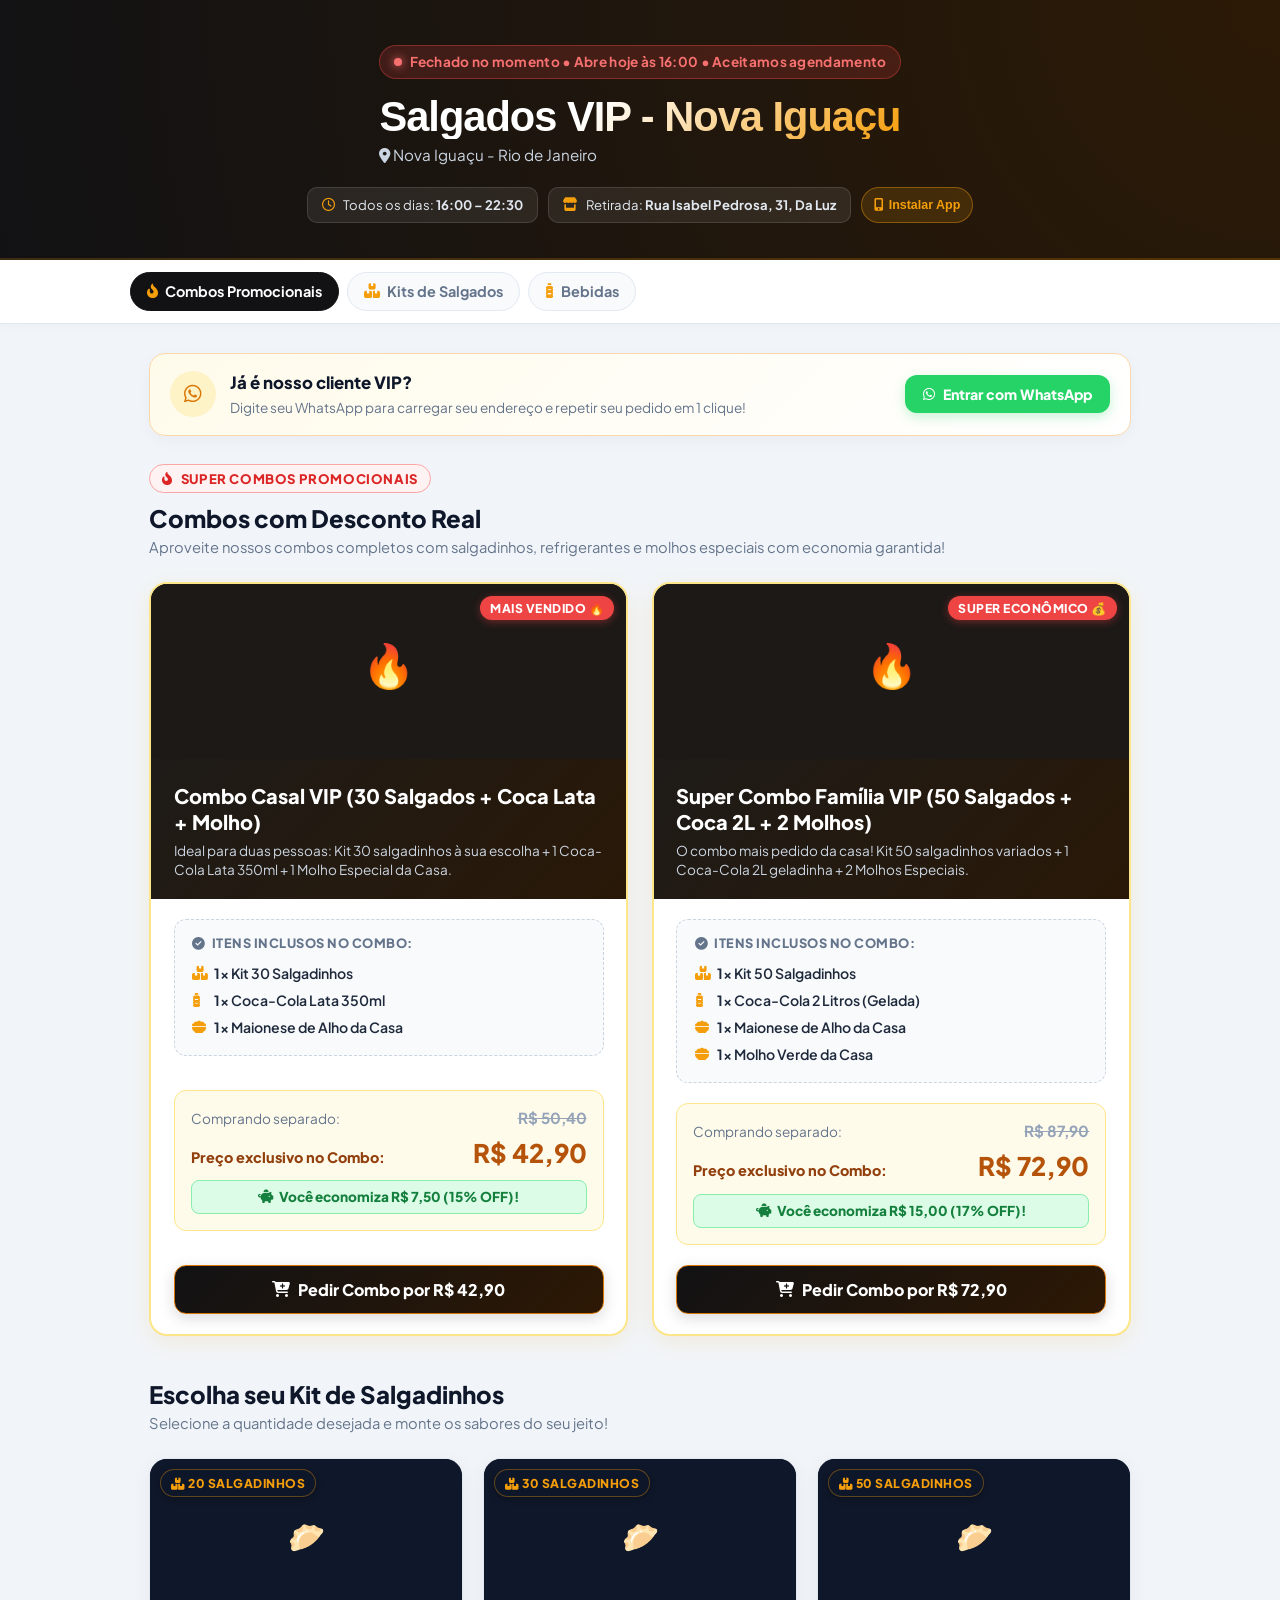
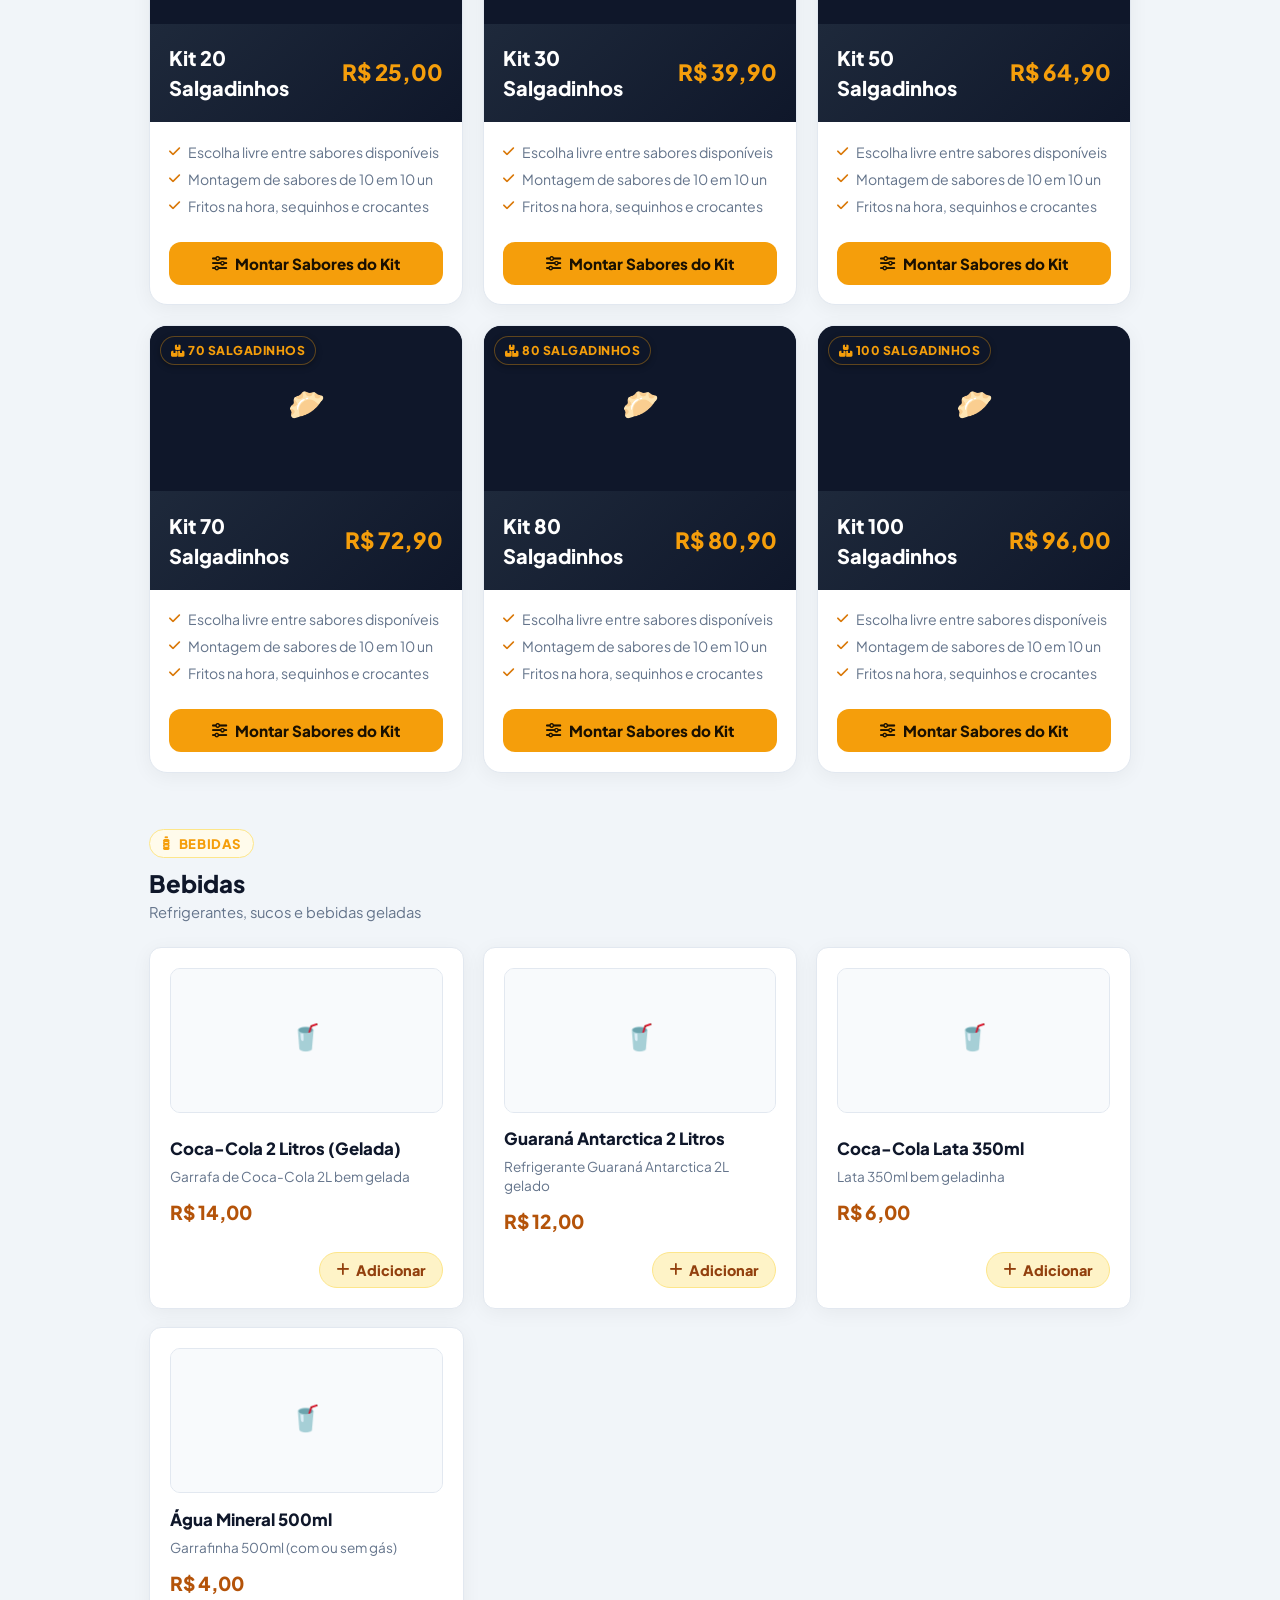
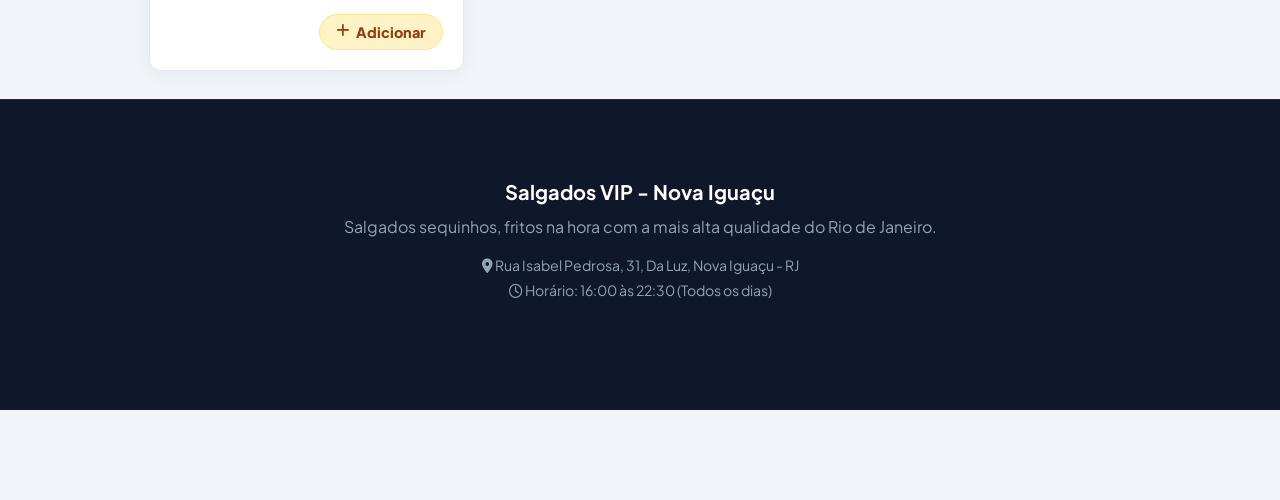
==== commit 87f06a35: "v62.0 (Bkp 62): Sincronizacao em tempo real de itens pausados com remocao automatica da sacola e ale" ====
--- a/index.html
+++ b/index.html
@@ -20,9 +20,9 @@
   <link rel="preconnect" href="https://fonts.googleapis.com">
   <link rel="preconnect" href="https://fonts.gstatic.com" crossorigin>
   <link href="https://fonts.googleapis.com/css2?family=Plus+Jakarta+Sans:wght@400;500;600;700;800&family=Cabinet+Grotesk:wght@700;800;900&display=swap" rel="stylesheet">
-  <link rel="stylesheet" href="style.css?v=61.0">
-  <link rel="stylesheet" href="pwa.css?v=61.0">
-  <link rel="stylesheet" href="vip-marketing.css?v=61.0">
+  <link rel="stylesheet" href="style.css?v=62.0">
+  <link rel="stylesheet" href="pwa.css?v=62.0">
+  <link rel="stylesheet" href="vip-marketing.css?v=62.0">
   <link rel="stylesheet" href="https://cdnjs.cloudflare.com/ajax/libs/font-awesome/6.5.1/css/all.min.css">
 </head>
 <body>
@@ -559,10 +559,10 @@
       document.write('<script src="https://cdn.jsdelivr.net/npm/@supabase/supabase-js@2"><\/script>');
     }
   </script>
-  <script src="shared-data.js?v=61.0"></script>
-  <script src="vip-whatsapp.js?v=61.0"></script>
-  <script src="app.js?v=61.0"></script>
-  <script src="vip-marketing.js?v=61.0"></script>
-  <script src="pwa.js?v=61.0"></script>
+  <script src="shared-data.js?v=62.0"></script>
+  <script src="vip-whatsapp.js?v=62.0"></script>
+  <script src="app.js?v=62.0"></script>
+  <script src="vip-marketing.js?v=62.0"></script>
+  <script src="pwa.js?v=62.0"></script>
 </body>
 </html>
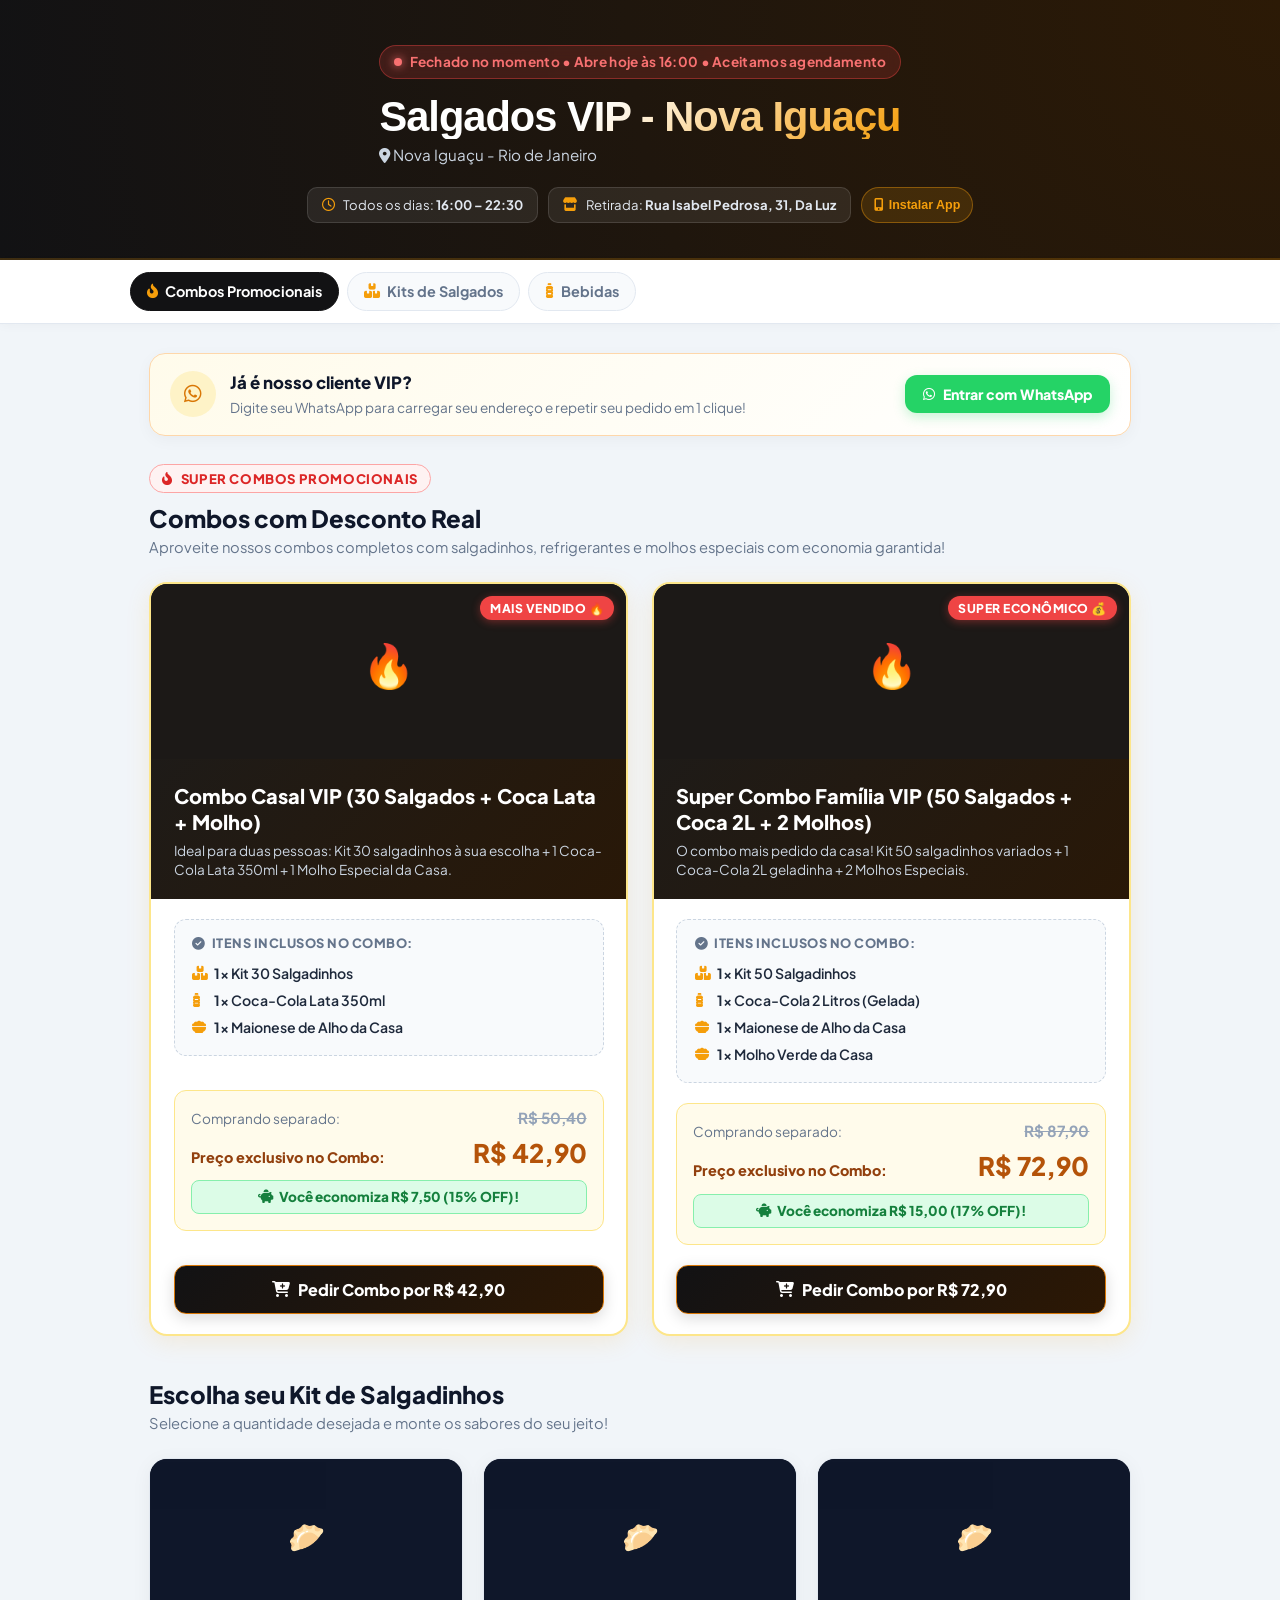
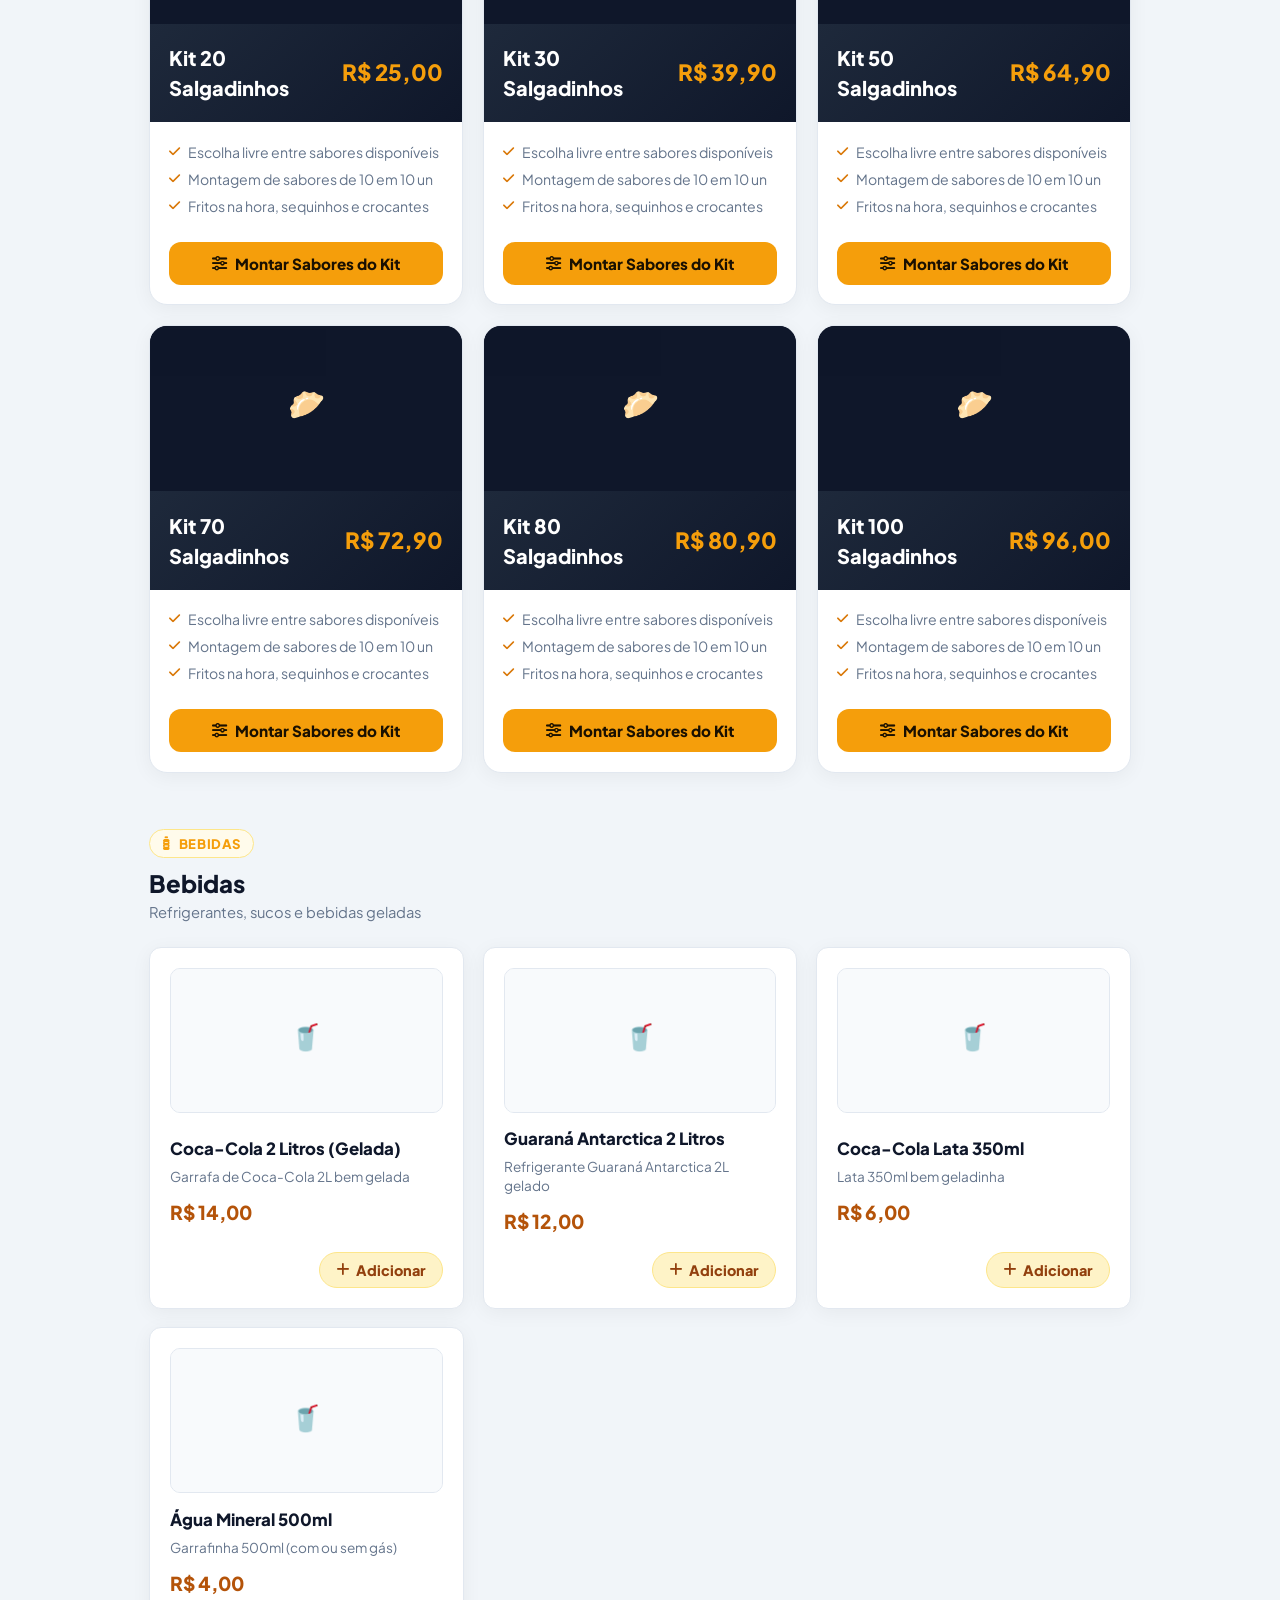
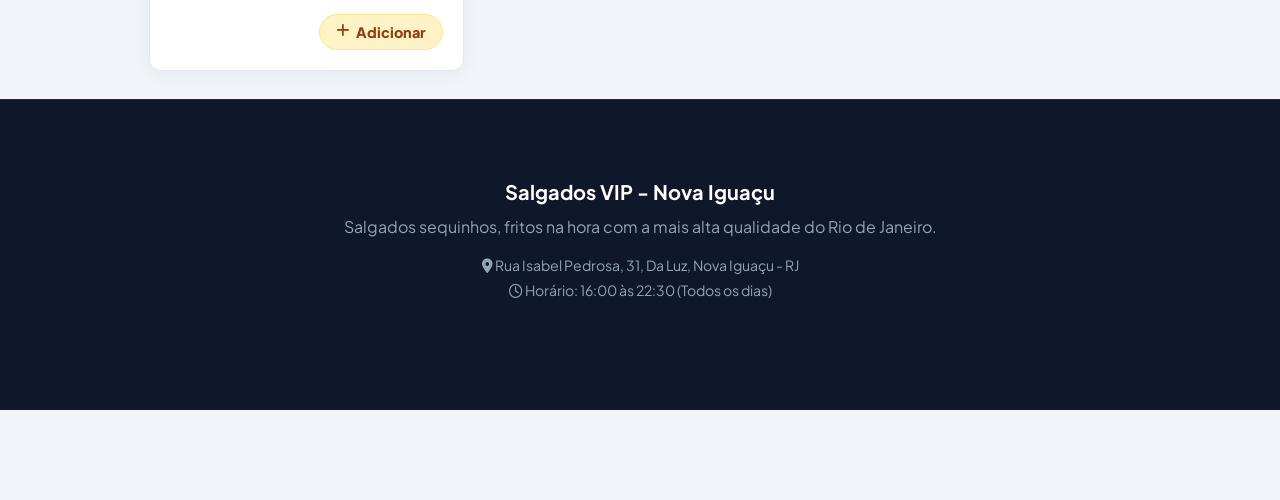
==== commit 59b21515: "fix: atualizacao em tempo real status pedido cliente, gps motoboy e radar v66.0" ====
--- a/index.html
+++ b/index.html
@@ -20,10 +20,14 @@
   <link rel="preconnect" href="https://fonts.googleapis.com">
   <link rel="preconnect" href="https://fonts.gstatic.com" crossorigin>
   <link href="https://fonts.googleapis.com/css2?family=Plus+Jakarta+Sans:wght@400;500;600;700;800&family=Cabinet+Grotesk:wght@700;800;900&display=swap" rel="stylesheet">
-  <link rel="stylesheet" href="style.css?v=62.0">
-  <link rel="stylesheet" href="pwa.css?v=62.0">
-  <link rel="stylesheet" href="vip-marketing.css?v=62.0">
+  <link rel="stylesheet" href="style.css?v=65.0">
+  <link rel="stylesheet" href="pwa.css?v=65.0">
+  <link rel="stylesheet" href="vip-marketing.css?v=65.0">
   <link rel="stylesheet" href="https://cdnjs.cloudflare.com/ajax/libs/font-awesome/6.5.1/css/all.min.css">
+
+  <!-- Leaflet.js para Radar do Pedido em Tempo Real -->
+  <link rel="stylesheet" href="https://unpkg.com/leaflet@1.9.4/dist/leaflet.css" />
+  <script src="https://unpkg.com/leaflet@1.9.4/dist/leaflet.js"></script>
 </head>
 <body>
 
@@ -553,16 +557,106 @@
     </div>
   </div>
 
+  <!-- BOTÃO FLUTUANTE DE RETORNO RÁPIDO AO RASTREAMENTO DO PEDIDO EM ANDAMENTO -->
+  <button type="button" class="floating-track-order-btn" id="floating-track-order-btn" style="display: none;" onclick="VIPCustomerTracker.openTrackingModal()" title="Acompanhar seu pedido em tempo real">
+    <span class="track-pulse-dot"></span>
+    <i class="fa-solid fa-motorcycle fa-bounce" style="font-size: 1.15rem; color: #f59e0b;"></i>
+    <div class="track-btn-info">
+      <span class="track-btn-title" id="track-btn-title">Pedido em andamento</span>
+      <span class="track-btn-status" id="track-btn-status">Acompanhar entrega • Toque p/ ver</span>
+    </div>
+    <i class="fa-solid fa-chevron-right" style="font-size: 0.85rem; opacity: 0.7;"></i>
+  </button>
+
+  <!-- MODAL / BOTTOM SHEET DE ACOMPANHAMENTO DO PEDIDO EM TEMPO REAL -->
+  <div class="customer-track-backdrop" id="customer-track-backdrop" onclick="VIPCustomerTracker.closeTrackingModal()"></div>
+  <aside class="customer-track-modal" id="customer-track-modal">
+    <div class="customer-track-header">
+      <div class="track-header-left">
+        <div class="track-header-title">
+          <i class="fa-solid fa-satellite-dish" style="color: #f59e0b;"></i>
+          <span>Acompanhar Pedido <span class="tag" id="track-modal-order-id">#VIP</span></span>
+        </div>
+      </div>
+      <button type="button" class="btn-close-tracking" onclick="VIPCustomerTracker.closeTrackingModal()" title="Minimizar acompanhamento">
+        <i class="fa-solid fa-xmark"></i>
+      </button>
+    </div>
+
+    <div class="customer-track-body">
+      <!-- STEPPER DE PROGRESSO -->
+      <div class="track-stepper-container">
+        <div class="track-stepper-line"></div>
+        <div class="track-step-item current" id="step-track-novo">
+          <div class="step-circle"><i class="fa-solid fa-clipboard-check"></i></div>
+          <span class="step-label">Recebido</span>
+        </div>
+        <div class="track-step-item" id="step-track-preparando">
+          <div class="step-circle"><i class="fa-solid fa-fire-burner"></i></div>
+          <span class="step-label">Preparando</span>
+        </div>
+        <div class="track-step-item" id="step-track-pronto">
+          <div class="step-circle"><i class="fa-solid fa-motorcycle"></i></div>
+          <span class="step-label">A Caminho</span>
+        </div>
+        <div class="track-step-item" id="step-track-entregue">
+          <div class="step-circle"><i class="fa-solid fa-champagne-glasses"></i></div>
+          <span class="step-label">Entregue</span>
+        </div>
+      </div>
+
+      <!-- STATUS ATUAL DETALHADO -->
+      <div class="track-status-box" id="track-status-description-box">
+        <div class="track-desc-title"><i class="fa-solid fa-spinner fa-spin"></i> Conectando ao radar...</div>
+        <p>Acompanhe aqui o andamento dos seus salgados em tempo real.</p>
+      </div>
+
+      <!-- CARD DO MOTOBOY COM ETA (QUANDO A CAMINHO) -->
+      <div class="track-motoboy-card" id="track-motoboy-info-card" style="display: none;">
+        <!-- Renderizado dinamicamente -->
+      </div>
+
+      <!-- RADAR MAPA LEAFLET DO CLIENTE (MOTOBOY AO VIVO) -->
+      <div class="customer-radar-wrapper" id="track-radar-section" style="display: none;">
+        <div id="customer-mini-radar-map"></div>
+      </div>
+
+      <!-- RESUMO DOS ITENS -->
+      <div class="track-summary-box">
+        <div class="track-summary-title">
+          <span><i class="fa-solid fa-receipt"></i> Resumo do Pedido</span>
+          <span id="track-modal-total-amount" style="color: #10b981;">R$ 0,00</span>
+        </div>
+        <div id="track-modal-items-summary">
+          <!-- Renderizado dinamicamente -->
+        </div>
+        <div style="font-size: 0.74rem; color: #64748b; margin-top: 8px;">
+          Forma de Pagamento: <strong id="track-modal-payment-method" style="color: #94a3b8;">--</strong>
+        </div>
+      </div>
+
+      <!-- BOTÃO DE CONTATO WHATSAPP COM A LOJA -->
+      <div class="track-action-btn-row">
+        <a href="#" id="track-modal-wa-loja-btn" target="_blank" class="btn-track-wa-loja">
+          <i class="fa-brands fa-whatsapp"></i> Dúvidas? Falar com a Salgados VIP
+        </a>
+      </div>
+    </div>
+  </aside>
+
   <script src="supabase.min.js"></script>
   <script>
     if (!window.supabase) {
       document.write('<script src="https://cdn.jsdelivr.net/npm/@supabase/supabase-js@2"><\/script>');
     }
   </script>
-  <script src="shared-data.js?v=62.0"></script>
-  <script src="vip-whatsapp.js?v=62.0"></script>
-  <script src="app.js?v=62.0"></script>
-  <script src="vip-marketing.js?v=62.0"></script>
-  <script src="pwa.js?v=62.0"></script>
+  <script src="shared-data.js?v=66.0"></script>
+  <script src="vip-delivery-men.js?v=66.0"></script>
+  <script src="vip-motoboy-tracker.js?v=66.0"></script>
+  <script src="vip-customer-tracker.js?v=66.0"></script>
+  <script src="vip-whatsapp.js?v=66.0"></script>
+  <script src="app.js?v=66.0"></script>
+  <script src="vip-marketing.js?v=66.0"></script>
+  <script src="pwa.js?v=66.0"></script>
 </body>
 </html>
--- a/style.css
+++ b/style.css
@@ -3278,31 +3278,448 @@
 }
 
 /* ==============================================================================
-   OTIMIZAÇÕES MOBILE (TAP TARGETS & PREVENÇÃO DE ZOOM EM FORMULÁRIOS)
+   MÓDULO DE RASTREAMENTO DO PEDIDO EM TEMPO REAL & RADAR DO CLIENTE (v65.0)
    ============================================================================== */
-@media (max-width: 768px) {
-  .form-group input,
-  .form-group select,
-  .form-group textarea {
-    font-size: 16px !important; /* Previne auto-zoom indesejado no iOS Safari */
+
+/* BOTÃO FLUTUANTE DE RETORNO RÁPIDO AO RASTREAMENTO */
+.floating-track-order-btn {
+  position: fixed;
+  bottom: 20px;
+  right: 20px;
+  background: linear-gradient(135deg, #0f172a 0%, #1e293b 100%);
+  border: 2px solid #f59e0b;
+  color: #fff;
+  padding: 10px 18px;
+  border-radius: 50px;
+  display: flex;
+  align-items: center;
+  gap: 12px;
+  box-shadow: 0 10px 28px rgba(0, 0, 0, 0.45), 0 0 16px rgba(245, 158, 11, 0.3);
+  z-index: 184;
+  cursor: pointer;
+  font-family: inherit;
+  transition: transform 0.2s ease, box-shadow 0.2s ease;
+  animation: bounceInPill 0.4s ease;
+}
+
+.floating-track-order-btn:hover {
+  transform: translateY(-2px);
+  box-shadow: 0 14px 34px rgba(0, 0, 0, 0.5), 0 0 20px rgba(245, 158, 11, 0.45);
+}
+
+.track-pulse-dot {
+  width: 10px;
+  height: 10px;
+  border-radius: 50%;
+  background: #f59e0b;
+  box-shadow: 0 0 8px currentColor;
+  animation: pulseDot 1.4s infinite;
+  flex-shrink: 0;
+}
+
+@keyframes pulseDot {
+  0% { transform: scale(1); opacity: 1; }
+  50% { transform: scale(1.35); opacity: 0.4; }
+  100% { transform: scale(1); opacity: 1; }
+}
+
+.track-btn-info {
+  display: flex;
+  flex-direction: column;
+  text-align: left;
+  line-height: 1.25;
+}
+
+.track-btn-title {
+  font-size: 0.82rem;
+  font-weight: 800;
+  color: #fff;
+}
+
+.track-btn-status {
+  font-size: 0.72rem;
+  font-weight: 600;
+  color: #fde047;
+}
+
+@media (max-width: 600px) {
+  .floating-track-order-btn {
+    bottom: 16px;
+    left: 14px;
+    right: 14px;
+    width: calc(100% - 28px);
+    justify-content: space-between;
+    padding: 11px 16px;
   }
-
-  .flavor-stepper button,
-  .btn-stepper-btn {
-    min-width: 40px;
-    min-height: 40px;
-  }
-
-  .customizer-modal {
-    max-height: 94vh;
-  }
-
-  .floating-cart-bar {
-    padding-bottom: max(14px, env(safe-area-inset-bottom));
-  }
-}
-
-
-
-
-
+}
+
+body.has-cart-items .floating-track-order-btn {
+  bottom: 84px !important;
+}
+
+@keyframes bounceInPill {
+  from { opacity: 0; transform: translateY(20px) scale(0.9); }
+  to { opacity: 1; transform: translateY(0) scale(1); }
+}
+
+/* BACKDROP DO MODAL DE RASTREAMENTO */
+.customer-track-backdrop {
+  position: fixed;
+  inset: 0;
+  background: rgba(0, 0, 0, 0.72);
+  backdrop-filter: blur(6px);
+  z-index: 1000;
+  display: none;
+  opacity: 0;
+  transition: opacity 0.3s ease;
+}
+
+.customer-track-backdrop.active {
+  opacity: 1;
+}
+
+/* MODAL / BOTTOM SHEET DE RASTREAMENTO DO CLIENTE */
+.customer-track-modal {
+  position: fixed;
+  bottom: 0;
+  left: 50%;
+  transform: translate(-50%, 100%);
+  width: 100%;
+  max-width: 580px;
+  max-height: 92vh;
+  background: #0f172a;
+  color: #f8fafc;
+  border-top-left-radius: 24px;
+  border-top-right-radius: 24px;
+  border: 1px solid #1e293b;
+  border-bottom: none;
+  z-index: 1001;
+  display: none;
+  flex-direction: column;
+  box-shadow: 0 -12px 42px rgba(0, 0, 0, 0.65);
+  transition: transform 0.35s cubic-bezier(0.16, 1, 0.3, 1);
+  overflow: hidden;
+}
+
+.customer-track-modal.active {
+  transform: translate(-50%, 0);
+}
+
+.customer-track-header {
+  padding: 16px 20px;
+  border-bottom: 1px solid #1e293b;
+  display: flex;
+  align-items: center;
+  justify-content: space-between;
+  background: #131d36;
+}
+
+.track-header-left {
+  display: flex;
+  align-items: center;
+  gap: 10px;
+}
+
+.track-header-title {
+  font-size: 1.1rem;
+  font-weight: 800;
+  color: #fff;
+  display: flex;
+  align-items: center;
+  gap: 8px;
+}
+
+.track-header-title span.tag {
+  background: #f59e0b;
+  color: #000;
+  font-size: 0.76rem;
+  padding: 3px 8px;
+  border-radius: 6px;
+  font-weight: 800;
+}
+
+.btn-close-tracking {
+  background: rgba(255, 255, 255, 0.08);
+  border: none;
+  width: 34px;
+  height: 34px;
+  border-radius: 50%;
+  color: #94a3b8;
+  font-size: 1.1rem;
+  display: flex;
+  align-items: center;
+  justify-content: center;
+  cursor: pointer;
+  transition: background 0.2s, color 0.2s;
+}
+
+.btn-close-tracking:hover {
+  background: rgba(255, 255, 255, 0.15);
+  color: #fff;
+}
+
+.customer-track-body {
+  padding: 16px 20px 24px 20px;
+  overflow-y: auto;
+  flex: 1;
+  display: flex;
+  flex-direction: column;
+  gap: 16px;
+}
+
+/* STEPPER DE PROGRESSO DO PEDIDO */
+.track-stepper-container {
+  display: flex;
+  align-items: center;
+  justify-content: space-between;
+  position: relative;
+  margin: 6px 0 12px 0;
+  padding: 0 8px;
+}
+
+.track-stepper-line {
+  position: absolute;
+  top: 18px;
+  left: 24px;
+  right: 24px;
+  height: 3px;
+  background: #1e293b;
+  z-index: 1;
+}
+
+.track-step-item {
+  position: relative;
+  z-index: 2;
+  display: flex;
+  flex-direction: column;
+  align-items: center;
+  gap: 6px;
+  text-align: center;
+}
+
+.step-circle {
+  width: 36px;
+  height: 36px;
+  border-radius: 50%;
+  background: #1e293b;
+  color: #64748b;
+  display: flex;
+  align-items: center;
+  justify-content: center;
+  font-size: 0.88rem;
+  font-weight: 800;
+  border: 2px solid #0f172a;
+  transition: all 0.3s ease;
+}
+
+.step-label {
+  font-size: 0.72rem;
+  font-weight: 600;
+  color: #64748b;
+  transition: color 0.3s ease;
+}
+
+.track-step-item.completed .step-circle {
+  background: #10b981;
+  color: #fff;
+  box-shadow: 0 0 12px rgba(16, 185, 129, 0.5);
+}
+
+.track-step-item.completed .step-label {
+  color: #10b981;
+}
+
+.track-step-item.current .step-circle {
+  background: #f59e0b;
+  color: #000;
+  box-shadow: 0 0 14px rgba(245, 158, 11, 0.6);
+  animation: pulseStep 1.6s infinite;
+}
+
+.track-step-item.current .step-label {
+  color: #f59e0b;
+  font-weight: 800;
+}
+
+@keyframes pulseStep {
+  0% { transform: scale(1); }
+  50% { transform: scale(1.1); }
+  100% { transform: scale(1); }
+}
+
+/* CAIXA DE DESCRIÇÃO DO STATUS */
+.track-status-box {
+  background: rgba(255, 255, 255, 0.03);
+  border: 1px solid #1e293b;
+  border-radius: 14px;
+  padding: 14px 16px;
+}
+
+.track-desc-title {
+  font-size: 0.95rem;
+  font-weight: 800;
+  color: #fff;
+  margin-bottom: 4px;
+  display: flex;
+  align-items: center;
+  gap: 8px;
+}
+
+.track-status-box p {
+  font-size: 0.84rem;
+  color: #94a3b8;
+  line-height: 1.4;
+  margin: 0;
+}
+
+/* CARD DE INFORMAÇÃO DO MOTOBOY */
+.track-motoboy-card {
+  background: linear-gradient(135deg, #131d36 0%, #1e293b 100%);
+  border: 1px solid rgba(245, 158, 11, 0.25);
+  border-radius: 14px;
+  padding: 12px 16px;
+  display: flex;
+  align-items: center;
+  justify-content: space-between;
+}
+
+.track-mb-badge {
+  display: flex;
+  align-items: center;
+  gap: 10px;
+}
+
+.mb-avatar-box {
+  width: 40px;
+  height: 40px;
+  background: #f59e0b;
+  color: #000;
+  border-radius: 50%;
+  display: flex;
+  align-items: center;
+  justify-content: center;
+  font-size: 1.15rem;
+}
+
+.mb-meta-info strong {
+  display: block;
+  font-size: 0.92rem;
+  color: #fff;
+}
+
+.mb-meta-info span {
+  font-size: 0.74rem;
+  color: #94a3b8;
+}
+
+.mb-eta-pill {
+  background: rgba(16, 185, 129, 0.15);
+  color: #10b981;
+  border: 1px solid rgba(16, 185, 129, 0.3);
+  padding: 6px 12px;
+  border-radius: 20px;
+  font-size: 0.78rem;
+  font-weight: 800;
+  display: flex;
+  align-items: center;
+  gap: 6px;
+}
+
+/* MINI-RADAR MAPA LEAFLET DO CLIENTE */
+.customer-radar-wrapper {
+  width: 100%;
+  height: 240px;
+  border-radius: 14px;
+  overflow: hidden;
+  border: 1px solid #1e293b;
+  position: relative;
+}
+
+#customer-mini-radar-map {
+  width: 100%;
+  height: 100%;
+}
+
+/* MARCADORES LEAFLET DO RADAR DO CLIENTE */
+.motoboy-bike-marker {
+  background: none !important;
+  border: none !important;
+}
+
+.bike-icon-inner {
+  width: 36px;
+  height: 36px;
+  background: #d97706;
+  border: 2.5px solid #ffffff;
+  border-radius: 50%;
+  display: flex;
+  align-items: center;
+  justify-content: center;
+  color: #ffffff;
+  font-size: 1.1rem;
+  box-shadow: 0 4px 12px rgba(0, 0, 0, 0.6);
+  transition: transform 0.25s ease-out;
+}
+
+/* RESUMO DO PEDIDO */
+.track-summary-box {
+  background: rgba(255, 255, 255, 0.02);
+  border: 1px solid #1e293b;
+  border-radius: 14px;
+  padding: 14px 16px;
+}
+
+.track-summary-title {
+  font-size: 0.86rem;
+  font-weight: 800;
+  color: #fff;
+  margin-bottom: 8px;
+  display: flex;
+  align-items: center;
+  justify-content: space-between;
+}
+
+.track-order-item-row {
+  display: flex;
+  align-items: center;
+  justify-content: space-between;
+  font-size: 0.8rem;
+  color: #94a3b8;
+  padding: 4px 0;
+  border-bottom: 1px dashed rgba(255, 255, 255, 0.06);
+}
+
+.track-order-item-row strong {
+  color: #fff;
+}
+
+.track-action-btn-row {
+  margin-top: 4px;
+}
+
+.btn-track-wa-loja {
+  width: 100%;
+  background: rgba(37, 211, 102, 0.12);
+  border: 1px solid rgba(37, 211, 102, 0.35);
+  color: #25d366;
+  padding: 12px;
+  border-radius: 12px;
+  font-size: 0.88rem;
+  font-weight: 800;
+  text-decoration: none;
+  display: flex;
+  align-items: center;
+  justify-content: center;
+  gap: 8px;
+  transition: background 0.2s;
+}
+
+.btn-track-wa-loja:hover {
+  background: rgba(37, 211, 102, 0.2);
+}
+
+
+
+
+
+
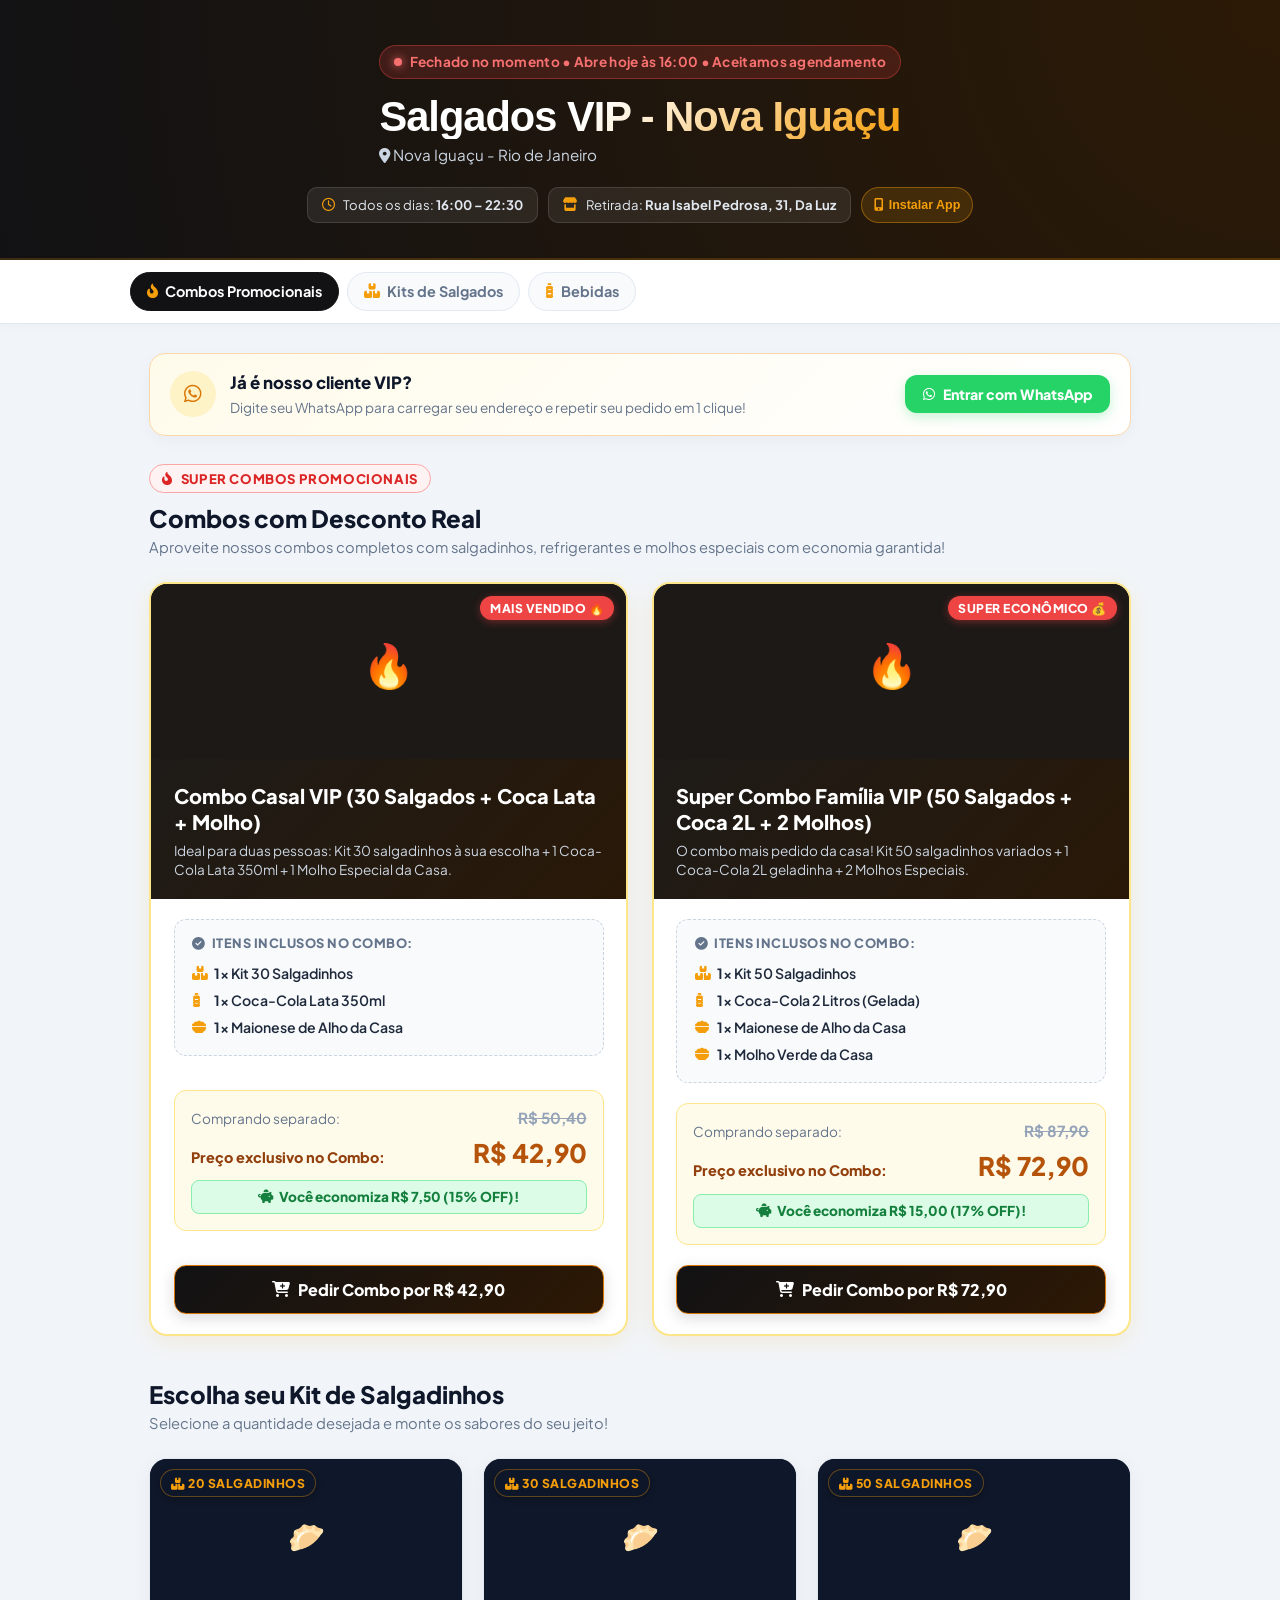
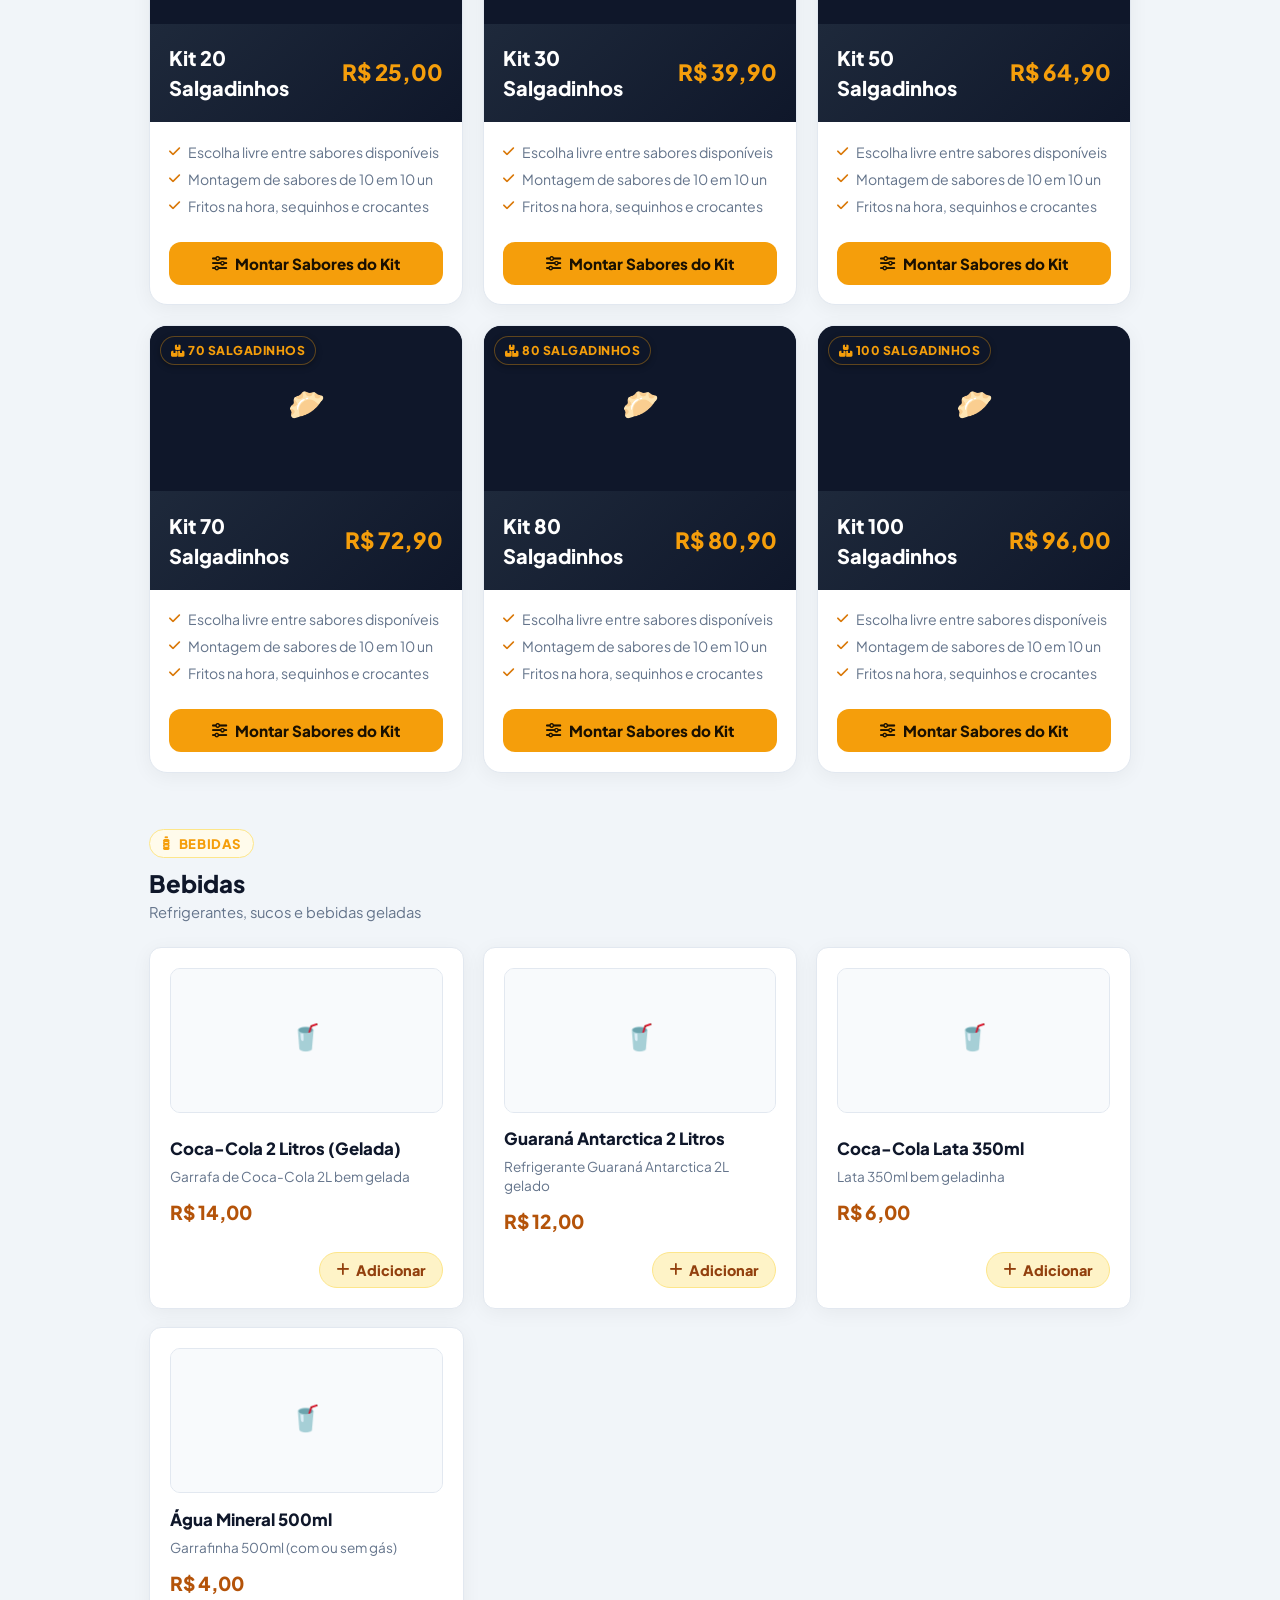
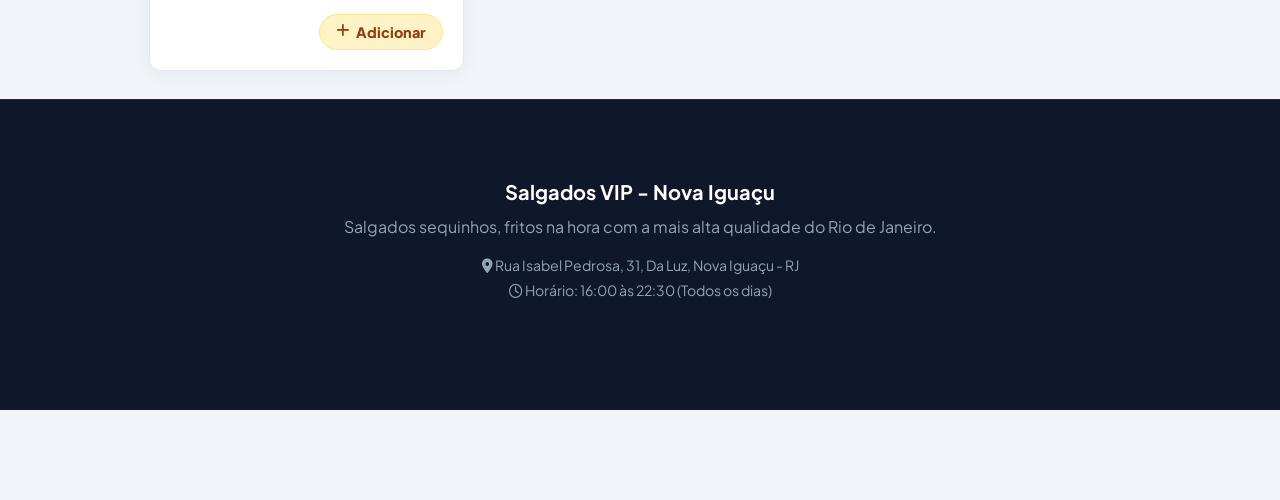
==== commit 2f9e8842: "fix: mapa 100% gratuito sem api key (OpenStreetMap) e correcao gps radar em tempo real v67.0" ====
--- a/index.html
+++ b/index.html
@@ -650,13 +650,13 @@
       document.write('<script src="https://cdn.jsdelivr.net/npm/@supabase/supabase-js@2"><\/script>');
     }
   </script>
-  <script src="shared-data.js?v=66.0"></script>
-  <script src="vip-delivery-men.js?v=66.0"></script>
-  <script src="vip-motoboy-tracker.js?v=66.0"></script>
-  <script src="vip-customer-tracker.js?v=66.0"></script>
-  <script src="vip-whatsapp.js?v=66.0"></script>
-  <script src="app.js?v=66.0"></script>
-  <script src="vip-marketing.js?v=66.0"></script>
-  <script src="pwa.js?v=66.0"></script>
+  <script src="shared-data.js?v=67.0"></script>
+  <script src="vip-delivery-men.js?v=67.0"></script>
+  <script src="vip-motoboy-tracker.js?v=67.0"></script>
+  <script src="vip-customer-tracker.js?v=67.0"></script>
+  <script src="vip-whatsapp.js?v=67.0"></script>
+  <script src="app.js?v=67.0"></script>
+  <script src="vip-marketing.js?v=67.0"></script>
+  <script src="pwa.js?v=67.0"></script>
 </body>
 </html>
